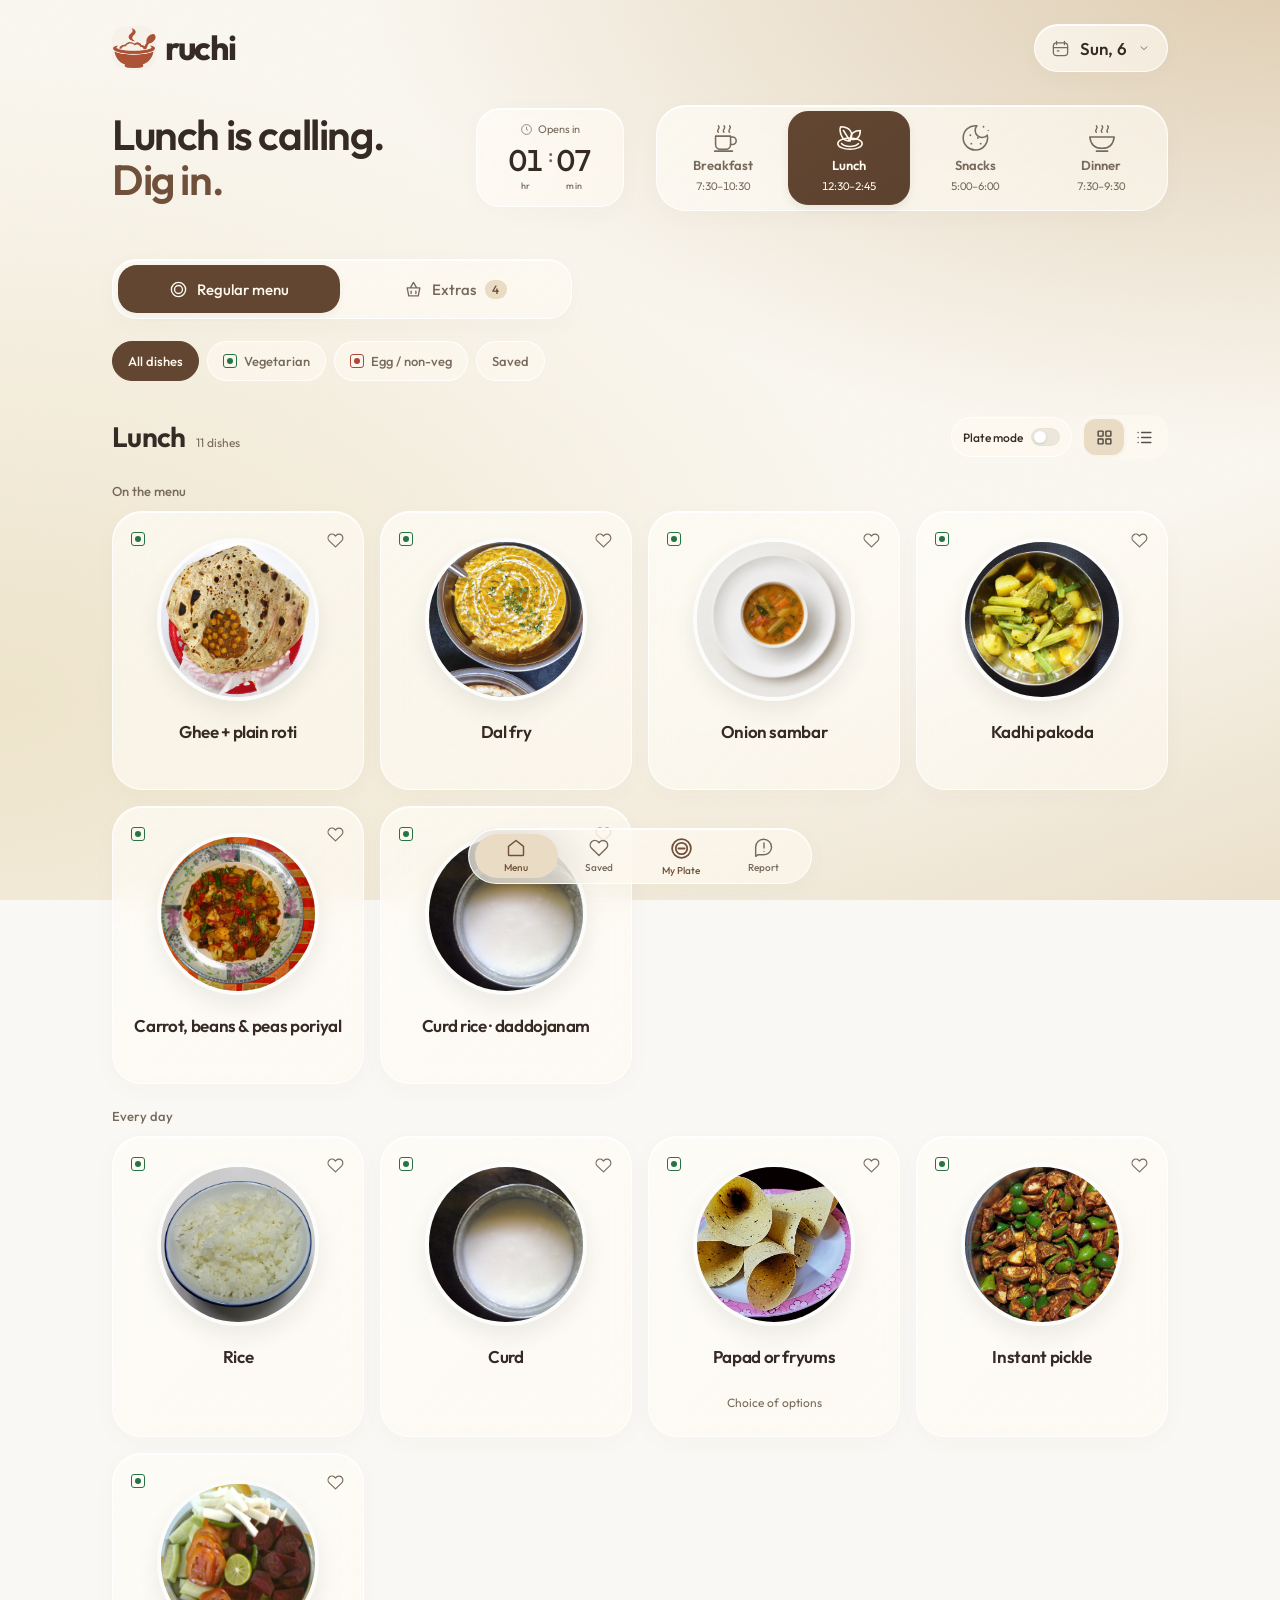
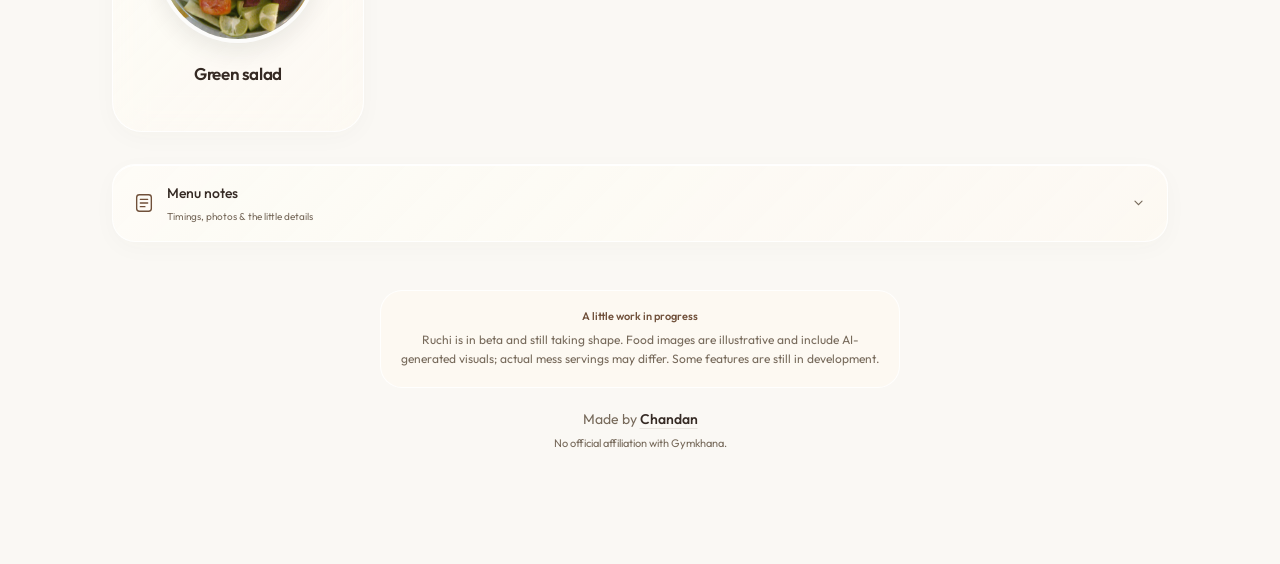
==== index.html @ 35f9a823 "Add standalone Ruchi menu site" ====
<!doctype html>
<html lang="en" data-design="3" data-palette="espresso">
<head>
<meta charset="utf-8"><meta name="viewport" content="width=device-width,initial-scale=1,viewport-fit=cover">
<meta name="theme-color" content="#faf7f0"><meta name="description" content="Explore IIT Hyderabad’s mess menu for the next seven days, check extras and prices, meal timings, save dishes and report an issue with Ruchi.">
<title>Today’s mess menu · Ruchi</title>
<link rel="icon" type="image/png" href="assets/images/ruchi-mark.png?v=1">
<link rel="apple-touch-icon" href="assets/images/ruchi-mark.png?v=1">
<link rel="preload" href="assets/fonts/outfit-variable.ttf" as="font" type="font/ttf" crossorigin>
<link rel="stylesheet" href="assets/css/today.css?v=2">
<link rel="stylesheet" href="assets/css/flagship.css?v=1">
<script src="assets/js/final-menu.js?v=1" defer></script>
<script src="assets/js/menu-rotation.js?v=1" defer></script>
<script src="assets/js/menu-photos.js?v=1" defer></script>
<script src="assets/js/meal-context.js?v=1" defer></script>
<script src="assets/js/plate.js?v=1" defer></script>
<script src="assets/js/menu-catalog.js?v=1" defer></script>
<script src="assets/js/menu.js?v=1" defer></script>
<script src="assets/js/email-draft.js?v=1" defer></script>
<script src="assets/js/beta-features.js?v=2" defer></script>
<link rel="stylesheet" href="assets/css/beta-features.css?v=1">

<link rel="stylesheet" href="assets/css/dining-palette.css?v=1">
<script src="assets/js/dining-palette.js?v=1" defer></script>
<link rel="stylesheet" href="assets/css/plate.css?v=1">
<link rel="stylesheet" href="assets/css/extras.css?v=1">
</head>
<body class="final-menu" data-photo-menu data-measure-enabled="true" data-default-view="cards" data-view-key="ruchi.flagship.view">
<a class="skip" href="#menu">Skip to menu</a>
<div class="apricot-app"><header class="apricot-top"><a class="brand" href="today.html" aria-label="Ruchi home"><span class="brand-mark"><img src="assets/images/ruchi-mark.png" width="66" height="66" alt=""></span><span class="brand-name">ruchi</span></a><details class="final-date date-popover"><summary><svg class="date-calendar" viewBox="0 0 24 24" aria-hidden="true"><rect x="3" y="5" width="18" height="16" rx="4"/><path d="M7 3v4m10-4v4M3 11h18M8 15h2"/></svg><span class="date-copy"><span id="weekday">Today</span><time id="date-label"></time></span><svg class="date-caret" viewBox="0 0 24 24" aria-hidden="true"><path d="m7 10 5 5 5-5"/></svg></summary><div class="date-popover-content"><div class="calendar-heading"><span id="week-range"></span><button id="go-today" class="today-button">Today</button></div><div id="day-strip" class="day-strip"></div></div></details></header><main class="journal-main" id="app-top"><section class="welcome-glass"><div class="welcome-copy"><h1><span id="meal-greeting-lead">Still waking up?</span><br><span class="headline-accent"><span id="meal-greeting-accent">Break the <em>fast.</em></span></span></h1><p class="breakfast-meaning" id="breakfast-meaning">Breakfast. The end of your overnight fast.</p></div><div class="service-countdown" id="service-countdown" role="timer" aria-live="off" title="Mess service times · India Standard Time"><span class="countdown-heading"><svg viewBox="0 0 24 24" aria-hidden="true"><circle cx="12" cy="12" r="9"/><path d="M12 7v5l3 2"/></svg><span class="countdown-label" id="countdown-label"></span></span><span id="countdown-value">—</span></div></section><section class="dining-notice" id="dining-notice" aria-label="Mess notice" hidden><div><span id="notice-kicker">Mess notice</span><h2 id="notice-title"></h2><p id="notice-body"></p></div></section><nav class="meal-nav journal-meals" aria-label="Choose a meal"><span class="meal-indicator" aria-hidden="true"></span><button class="meal active" data-meal="Breakfast" aria-label="Breakfast" aria-describedby="breakfast-time" aria-pressed="true"><span class="meal-symbol"><svg class="meal-art" viewBox="0 0 32 32" aria-hidden="true"><g class="steam"><path d="M10 10c-3-3 3-4 0-7"/><path d="M16 10c-3-3 3-4 0-7"/><path d="M22 10c-3-3 3-4 0-7"/></g><g class="vessel"><path d="M7 14h16v9a5 5 0 0 1-5 5h-6a5 5 0 0 1-5-5Z"/><path d="M23 15h2a4 4 0 0 1 0 8h-2"/><path d="M6 30h19"/></g></svg></span><span class="meal-name">Breakfast</span><span class="meal-time" id="breakfast-time">7:30–10:00</span><span class="meal-arrow" aria-hidden="true">↗</span></button><button class="meal " data-meal="Lunch" aria-label="Lunch" aria-describedby="lunch-time" aria-pressed="false"><span class="meal-symbol"><svg class="meal-art" viewBox="0 0 32 32" aria-hidden="true"><g class="lunch-plate"><ellipse cx="16" cy="22" rx="13" ry="6"/><path d="M7 22c4 4 14 4 18 0"/><g class="lunch-leaf"><path d="M16 19C5 20 5 6 6 4c9 0 15 6 10 15Z"/><path d="m9 8 7 11"/><path d="M17 17c-1-6 4-9 10-9 0 7-4 11-10 9Z"/></g></g></svg></span><span class="meal-name">Lunch</span><span class="meal-time" id="lunch-time">12:30–2:45</span><span class="meal-arrow" aria-hidden="true">↗</span></button><button class="meal " data-meal="Snacks" aria-label="Snacks" aria-describedby="snacks-time" aria-pressed="false"><span class="meal-symbol"><svg class="meal-art" viewBox="0 0 32 32" aria-hidden="true"><g class="snack-cookie"><path d="M17 3a7 7 0 0 0 11 10A13 13 0 1 1 17 3Z"/><circle cx="10" cy="13" r="1"/><circle cx="11" cy="22" r="1"/><circle cx="21" cy="22" r="1"/><circle cx="18" cy="16" r="1"/></g><g class="snack-crumbs"><circle cx="24" cy="4" r="1"/><circle cx="29" cy="8" r=".7"/></g></svg></span><span class="meal-name">Snacks</span><span class="meal-time" id="snacks-time">5:00–6:00</span><span class="meal-arrow" aria-hidden="true">↗</span></button><button class="meal " data-meal="Dinner" aria-label="Dinner" aria-describedby="dinner-time" aria-pressed="false"><span class="meal-symbol"><svg class="meal-art" viewBox="0 0 32 32" aria-hidden="true"><g class="steam"><path d="M10 10c-3-3 3-4 0-7"/><path d="M16 10c-3-3 3-4 0-7"/><path d="M22 10c-3-3 3-4 0-7"/></g><g class="vessel"><path d="M3 15h26c-1 8-6 12-13 12S4 23 3 15Z"/><path d="M10 30h12"/></g></svg></span><span class="meal-name">Dinner</span><span class="meal-time" id="dinner-time">7:30–9:30</span><span class="meal-arrow" aria-hidden="true">↗</span></button></nav><div class="menu-kind" id="menu-kind" role="group" aria-label="Choose regular menu or paid extras"><button data-menu-kind="regular" aria-pressed="true"><svg viewBox="0 0 24 24" aria-hidden="true"><circle cx="12" cy="12" r="9"/><circle cx="12" cy="12" r="5"/></svg>Regular menu</button><button data-menu-kind="extras" aria-pressed="false"><svg viewBox="0 0 24 24" aria-hidden="true"><path d="M4 10h16l-2 10H6L4 10ZM8 10l4-7 4 7M9 14v3m6-3v3"/></svg>Extras <span class="extras-count" id="extras-count">—</span></button></div><div class="browse-tools"><div class="diet-filters" role="group" aria-label="Filter dishes"><button data-filter="all" aria-pressed="true">All dishes</button><button data-filter="veg" aria-pressed="false"><i class="veg-dot" aria-hidden="true"></i>Vegetarian</button><button data-filter="egg" aria-pressed="false"><i class="veg-dot nonvegetarian" aria-hidden="true"></i>Egg / non-veg</button><button data-filter="saved" aria-pressed="false">Saved</button></div></div><div class="journal-layout"><div class="journal-menu"><header class="journal-menu-header"><div><h2 id="menu-title">Breakfast</h2><span id="menu-count"></span></div><div class="menu-actions"><label class="measure-switch"><span>Plate mode</span><input id="measure" type="checkbox" role="switch"><span class="switch-track" aria-hidden="true"></span></label><div class="view-toggle" role="group" aria-label="Menu layout"><button data-view="cards" aria-label="Card view" aria-pressed="true"><img src="assets/icons/layout-grid.svg" alt=""></button><button data-view="list" aria-label="List view" aria-pressed="false"><img src="assets/icons/list.svg" alt=""></button></div></div></header><div id="measure-stats" class="measure-stats" hidden></div><p id="measure-hint" class="measure-hint" hidden>Record what you ate. Nutrition hasn’t been supplied yet.</p><section id="menu" aria-labelledby="menu-title"><div id="load-state" class="load-state" role="status">Loading the menu…</div><div id="menu-sections"></div><p id="search-empty" class="search-empty" hidden>No dishes found. Try another filter.</p></section><details class="source-details" id="menu-info"><summary><span class="notes-label"><svg viewBox="0 0 24 24" aria-hidden="true"><rect x="4" y="3" width="16" height="18" rx="3"/><path d="M8 8h8M8 12h8M8 16h5"/></svg><span><strong>Menu notes</strong><small>Timings, photos &amp; the little details</small></span></span><svg class="notes-caret" viewBox="0 0 24 24" aria-hidden="true"><path d="m7 10 5 5 5-5"/></svg></summary><div class="menu-notes-body"><section><h3>About this menu</h3><p>Based on mess notice boards. Both messes share the regular menu. Extras are paid separately at the counter. Prices follow the posted menu; check your counter for availability.</p></section><section><h3>Service hours</h3><p>All timings are in India Standard Time. Breakfast: 7:30–10:00 am on weekdays, 7:30–10:30 am on Saturdays and Sundays. Lunch: 12:30–2:45 pm. Snacks: 5:00–6:00 pm. Dinner: 7:30–9:30 pm.</p></section><section><h3>Photos &amp; portions</h3><p>Photos are illustrative, using web-sourced and generated dishes, not actual mess servings. <a href="menu-photo-credits.html">Photo credits ↗</a></p><p>Regular-menu quantities are references, not serving limits. Extras prices apply to the portions shown on the board. Calories and protein have not been supplied.</p></section><section><h3>Source clarifications</h3><p class="rotation-hint" id="schedule-note" hidden>Some dishes are awaiting schedule confirmation.</p><ul id="source-issues"></ul></section></div></details></div></div><footer class="ruchi-footer"><div class="footer-beta" role="note" aria-label="Beta notice"><span class="footer-beta-label">A little work in progress</span><p>Ruchi is in beta and still taking shape. Food images are illustrative and include AI-generated visuals; actual mess servings may differ. Some features are still in development.</p></div><p class="footer-credit">Made by <a href="https://chandanmettu.com" target="_blank" rel="noopener noreferrer">Chandan</a></p><p class="footer-affiliation">No official affiliation with Gymkhana.</p></footer></main></div><nav class="app-dock" aria-label="App navigation">
<button data-dock="menu" aria-current="page"><svg viewBox="0 0 24 24" aria-hidden="true"><path d="m3 10 9-7 9 7v10a1 1 0 0 1-1 1H4a1 1 0 0 1-1-1Z"/></svg><span>Menu</span></button>
<button data-dock="saved"><svg viewBox="0 0 24 24" aria-hidden="true"><path d="M20.8 4.6a5.5 5.5 0 0 0-7.8 0L12 5.7l-1.1-1.1a5.5 5.5 0 0 0-7.8 7.8L12 21l8.8-8.6a5.5 5.5 0 0 0 0-7.8Z"/></svg><span>Saved</span></button>
<button id="plate-dock" class="plate-dock" data-open-log aria-label="My Plate, 0 dishes today" aria-haspopup="dialog"><span class="plate-dock-icon"><svg viewBox="0 0 24 24" aria-hidden="true"><circle cx="12" cy="12" r="9"/><circle cx="12" cy="12" r="5.5"/><path d="M9 12h6"/></svg><b id="plate-count" hidden>0</b></span><span>My Plate</span></button>
<button data-sheet="report-dialog" aria-haspopup="dialog"><svg viewBox="0 0 24 24" aria-hidden="true"><path d="M21 11a9 9 0 0 1-9 9H5l-3 2V11a9 9 0 0 1 19 0Z"/><path d="M12 6v6m0 4h.01"/></svg><span>Report</span></button>
</nav><button id="intake-bar" class="intake-bar" data-open-log hidden><span><b id="total-foods">No food logged</b><small id="nutrition-status">Nutrition not supplied</small></span><span>My intake ↗</span></button><dialog id="food-dialog" class="food-dialog" aria-labelledby="food-title"><button class="close-button" data-close aria-label="Close dish details">×</button><div class="detail-placeholder" id="detail-placeholder"></div><div class="dialog-body"><p class="kicker" id="food-category"></p><div class="detail-title"><h2 id="food-title"></h2></div><p class="extra-detail-price" id="extra-detail-price" hidden></p><p class="description" id="food-description"></p><p class="serving-note" id="serving-note"></p><div id="food-options" class="food-options"></div><p class="source-warning" id="food-warning" hidden></p><section id="portion-section" hidden><div class="portion-heading"><h3>How much did you eat?</h3><span>Portions</span></div><div class="portion-control"><button id="portion-minus" aria-label="Decrease portion">−</button><input id="portion-value" type="number" min="0.5" step="0.5" value="1" inputmode="decimal" aria-label="Number of portions"><button id="portion-plus" aria-label="Increase portion">+</button></div><p class="input-error" id="portion-error" hidden role="alert">Enter a positive quantity in half-portion steps.</p><div class="portion-shortcuts"><button data-portion="0.5">½ portion</button><button data-portion="1">1 portion</button><button data-portion="2">2 portions</button></div><details class="plate-nutrition-editor"><summary>Nutrition per portion <span>optional</span></summary><p>Use values from a label or a reliable source. Leave unknown values blank.</p><div class="plate-nutrition-fields"><label>Calories · kcal<input id="plate-kcal" type="number" min="0" step="any" inputmode="decimal"></label><label>Protein · g<input id="plate-protein" type="number" min="0" step="any" inputmode="decimal"></label><label>Carbs · g<input id="plate-carbs" type="number" min="0" step="any" inputmode="decimal"></label><label>Fat · g<input id="plate-fat" type="number" min="0" step="any" inputmode="decimal"></label></div><p id="plate-nutrition-error" role="alert" hidden>Use zero or a positive number, or leave it blank.</p></details><button class="primary-button" id="save-portion">Add to My Plate</button><button class="plain-button remove-button" id="remove-food" hidden>Remove from this day</button></section><p class="estimate-note">Mess nutrition has not been supplied. Missing values stay uncounted.</p></div></dialog>
<dialog id="log-dialog" class="log-dialog" aria-labelledby="log-title"><button class="close-button" data-close aria-label="Close My Plate">×</button><div class="dialog-body"><p class="kicker" id="log-date"></p><h2 id="log-title">My Plate<span class="plate-beta">Beta</span></h2><div id="log-summary" class="log-summary"></div><div id="log-items"></div><p class="estimate-note">Your portions, saved only in this browser. No login needed.</p><button class="primary-button" data-close>Back to the menu</button><button id="reset-day" class="plain-button remove-button" hidden>Clear today’s plate</button></div></dialog>
<dialog id="report-dialog" class="feature-sheet" aria-labelledby="report-title">
  <button class="close-button" data-sheet-close aria-label="Close report">×</button>
  <div class="sheet-content">
    <span class="sheet-eyebrow">A better mess, together</span>
    <h2 id="report-title">Something not right?</h2>
    <p class="sheet-intro">Tell us what happened. A specific detail makes a difference.</p>
    <p class="report-connection" id="report-connection">Reports go to <strong>mess_secya@gymkhana.iith.ac.in</strong>. Review your report here, then send it from your email app.</p>
    <form id="report-form">
      <div class="report-fields">
        <label>Date<input id="report-date" name="date" type="date" required></label>
        <label>Meal<select id="report-meal" name="meal"><option>Breakfast</option><option>Lunch</option><option>Snacks</option><option>Dinner</option></select></label>
      </div>
      <label>Where was it?<select id="report-hall" name="hall" required><option value="">Choose your mess</option><option>Mess A</option><option>Mess B</option></select></label>
      <label>What’s the issue?<select id="report-category" name="category" required><option value="">Choose an issue</option><option>Food quality</option><option>Cleanliness / hygiene</option><option>Item unavailable</option><option>Wrong menu information</option><option>App problem</option><option>Something else</option></select></label>
      <label>What happened?<textarea id="report-message" name="message" rows="3" required minlength="10" maxlength="2000" placeholder="Describe the issue and roughly when you noticed it."></textarea></label>
      <div class="report-photo-field">
        <label for="report-photo">Attach a photo <span class="field-optional">optional</span></label>
        <label class="photo-picker" id="photo-picker" for="report-photo"><svg viewBox="0 0 24 24" aria-hidden="true"><path d="M8 5 10 3h4l2 2h3a2 2 0 0 1 2 2v12H3V7a2 2 0 0 1 2-2Z"/><circle cx="12" cy="12" r="4"/></svg><span><strong>Add a photo</strong><small>JPG, PNG or WebP · up to 8 MB</small></span><span aria-hidden="true">+</span></label>
        <input id="report-photo" type="file" accept="image/jpeg,image/png,image/webp" aria-describedby="photo-error" class="photo-file-input">
        <div id="report-photo-preview" class="photo-preview" hidden><img id="report-photo-image" alt="Selected report photo"><div><strong id="report-photo-name"></strong><small id="report-photo-size"></small><button type="button" id="remove-report-photo">Remove photo</button></div></div>
        <p id="photo-error" class="photo-error" role="alert" hidden></p>
      </div>
      <div class="report-actions"><button type="button" id="save-report-draft" class="secondary-action">Save draft</button><button type="submit" class="primary-button">Review report <span aria-hidden="true">→</span></button></div>
      <p class="report-status" id="report-status" role="status"></p>
      <section class="report-review" id="report-review" hidden aria-label="Review your report"><h3>Ready when you are.</h3><p class="report-to">To: mess_secya@gymkhana.iith.ac.in</p><pre id="report-review-text"></pre><button type="button" id="download-report-email" class="primary-button" hidden>Download email with photo ↓</button><p id="report-attachment-note" class="attachment-note" hidden>Open the downloaded email file in your mail app and send or forward it to the address above. If you use the email link instead, attach the photo manually.</p><a id="report-email-link" class="primary-button">Open email app ↗</a><button type="button" class="secondary-action" id="copy-report">Copy report instead</button><p class="release-footnote">Complete sending in your email app. Replies will arrive in your inbox; in-app resolution tracking is coming later.</p></section><details id="report-copy-fallback" hidden><summary>Select report text</summary><textarea id="report-copy-text" readonly aria-label="Report text to copy"></textarea></details>
      <div class="draft-footer"><small>Drafts stay in this browser. Nothing is sent automatically.</small><button type="button" class="plain-button" id="clear-report-draft" hidden>Clear draft</button></div>
    </form>
  </div>
</dialog>
<div id="toast" class="toast" role="status"></div><noscript><p>Enable JavaScript to browse the weekly menu.</p></noscript></body></html>
---- assets/css/today.css ----
:root{--bg:#faf8f4;--paper:#fff;--ink:#26251f;--muted:#79786f;--accent:#d94a20;--accent-soft:#fbe8de;--line:#e4e0d8;--radius:20px;--ease:cubic-bezier(.22,1,.36,1);font-family:-apple-system,BlinkMacSystemFont,"Segoe UI",sans-serif;color:var(--ink);background:var(--bg);font-synthesis:none}*{box-sizing:border-box}body{margin:0}button,input,a{-webkit-tap-highlight-color:transparent}button,input{font:inherit}button{cursor:pointer;color:inherit;border:0;touch-action:manipulation}button:disabled{opacity:.35;cursor:not-allowed}button:focus-visible,a:focus-visible,input:focus-visible{outline:3px solid var(--accent);outline-offset:4px}a{text-decoration:none;color:inherit}h1,h2,h3,p{margin:0}[hidden]{display:none!important}.skip:not(:focus){position:absolute;width:1px;height:1px;clip-path:inset(50%);overflow:hidden}.skip:focus{position:fixed;z-index:100;background:white;padding:15px}.study-nav{display:flex;align-items:center;justify-content:space-between;gap:20px;padding:12px 28px;background:#242624;color:#e8e8df;font-size:12px}.study-nav>div{display:flex;gap:8px}.study-nav a{padding:7px 11px;border-radius:5px}.study-nav a[aria-current]{background:#474a43;color:white}.embedded .study-nav{display:none}.app-shell{max-width:1180px;margin:auto;padding:0 44px}.app-header{display:flex;align-items:center;gap:28px;padding:28px 0;border-bottom:1px solid var(--line)}.brand{font-size:38px;font-weight:850;letter-spacing:-2px;line-height:1}.brand span{color:var(--accent)}.campus{font-size:10px;font-weight:700;letter-spacing:2px;color:var(--muted);border-left:1px solid var(--line);padding-left:25px}.date-block{margin-left:auto;text-align:right;font-size:13px;line-height:1.5;display:flex;flex-direction:column}.date-block>span{font-weight:650}.date-block time{color:var(--muted);font-size:12px}.intro{display:flex;align-items:center;justify-content:space-between;padding:38px 0 31px}.kicker{font-size:10px;letter-spacing:1.8px;font-weight:750;color:var(--accent)}h1{font-size:54px;font-weight:730;letter-spacing:-2.6px;line-height:1.08;margin:12px 0}h1 span{color:var(--accent)}.intro-caption{font-size:14px;color:var(--muted)}.edition{display:none}.menu-tools{display:flex;align-items:center;justify-content:space-between;gap:20px;padding-bottom:30px;border-bottom:1px solid var(--line)}.meal-nav{display:flex;gap:8px}.meal{background:transparent;padding:13px 23px;border-radius:100px;font-size:14px;font-weight:600;transition:background 220ms,color 220ms,transform 160ms}.meal:hover{background:var(--accent-soft)}.meal:active{transform:scale(.96)}.meal.active{color:white;background:var(--accent)}.measure-switch{display:flex;align-items:center;gap:12px;font-size:13px;font-weight:600;cursor:pointer;position:relative;min-height:44px}.measure-switch input{position:absolute;right:0;width:44px;height:26px;opacity:0;cursor:pointer}.switch-track{width:43px;height:26px;border-radius:20px;background:#d9d8d1;position:relative;transition:background 220ms}.switch-track:after{content:"";position:absolute;left:3px;top:3px;width:20px;height:20px;border-radius:50%;background:white;box-shadow:0 1px 3px #0002;transition:transform 280ms var(--ease)}.measure-switch input:checked+.switch-track{background:var(--accent)}.measure-switch input:checked+.switch-track:after{transform:translateX(17px)}.measure-switch input:focus-visible+.switch-track{outline:3px solid var(--accent);outline-offset:4px}.measure-hint{font-size:12px;color:var(--muted);padding:15px 0 0}.menu-heading{display:flex;align-items:baseline;gap:16px;padding:26px 0 22px}.menu-heading h2{font-size:23px;letter-spacing:-.6px}.menu-heading p{font-size:12px;color:var(--muted)}.food-grid{display:grid;grid-template-columns:repeat(3,minmax(0,1fr));gap:28px 26px}.food-card{min-width:0;position:relative}.food-open{border:0;padding:0;width:100%;display:block;text-align:left;background:none}.food-photo{overflow:hidden;border-radius:var(--radius);aspect-ratio:1.28;background:#eeeae4}.food-photo img{width:100%;height:100%;object-fit:cover;display:block;transition:transform 650ms var(--ease)}.food-open:hover .food-photo img{transform:scale(1.035)}.food-info{padding:15px 1px 0;display:block}.food-title{display:flex;align-items:center;gap:9px;justify-content:space-between;font-weight:650;font-size:19px;letter-spacing:-.3px}.veg-dot{display:inline-block;width:7px;height:7px;border-radius:50%;background:#368553;flex-shrink:0}.food-serving{display:block;color:var(--muted);font-size:12px;margin-top:7px;line-height:1.5}.food-number{display:none}.card-measure{display:flex;align-items:center;justify-content:space-between;margin-top:13px;gap:8px}.card-measure p{font-size:12px;color:var(--muted)}.card-measure p b{color:var(--ink);font-weight:600}.add-button{min-width:44px;min-height:44px;background:var(--accent-soft);color:var(--accent);font-size:22px;border-radius:50%;padding:8px 12px;transition:transform 150ms}.add-button:active{transform:scale(.9)}.add-button.added{font-size:13px;font-weight:700}.sample-note{display:flex;align-items:center;justify-content:center;gap:7px;font-size:11px;color:var(--muted);padding:32px 0}.sample-dot{width:4px;height:4px;border-radius:50%;background:currentColor}footer{display:flex;justify-content:space-between;gap:15px;padding:24px 0 32px;border-top:1px solid var(--line);font-size:11px;color:var(--muted)}body.measuring footer{padding-bottom:125px}.intake-bar{position:fixed;z-index:20;bottom:calc(18px + env(safe-area-inset-bottom));left:50%;transform:translateX(-50%);width:min(460px,calc(100% - 40px));background:var(--ink);color:var(--bg);border-radius:16px;display:flex;align-items:center;justify-content:space-between;padding:15px 20px;box-shadow:0 10px 30px #0002;animation:bar-in 280ms var(--ease)}.intake-bar>span:first-child{display:flex;flex-direction:column;gap:5px;text-align:left}.intake-bar b{font-size:16px}.intake-bar small{font-size:11px;opacity:.7}.intake-bar>span:last-child{font-size:13px;font-weight:600}.intake-bar>span:last-child span{margin-left:10px}.empty-menu{padding:75px 20px;text-align:center;background:var(--paper);border-radius:var(--radius)}.empty-menu h3{font-size:24px;letter-spacing:-.5px}.empty-menu p{font-size:14px;color:var(--muted);margin:14px 0 20px}.plain-button{background:none;color:var(--accent);font-size:13px;font-weight:600;padding:12px}.food-grid.enter .food-card{animation:rise 350ms var(--ease) both;animation-delay:calc(var(--index)*30ms)}
dialog{padding:0;border:0;color:var(--ink);background:var(--bg);width:min(440px,calc(100% - 32px));max-height:90dvh;overflow-y:auto;overscroll-behavior:contain;border-radius:24px;box-shadow:0 25px 100px #0003}dialog::backdrop{background:rgb(28 26 22 / .4);backdrop-filter:blur(4px)}dialog[open]{animation:sheet-in 300ms var(--ease)}dialog.closing{animation:sheet-out 160ms ease-in both}body:has(dialog[open]){overflow:hidden}.close-button{position:absolute;z-index:2;top:14px;right:14px;width:38px;height:38px;display:grid;place-items:center;border-radius:50%;background:white;color:#25251f;font-size:24px}.dialog-photo{height:235px;overflow:hidden;background:#eeeae4}.dialog-photo img{width:100%;height:100%;object-fit:cover}.dialog-body{padding:25px}.detail-title{display:flex;align-items:center;justify-content:space-between;gap:12px}.dialog-body h2{font-size:27px;letter-spacing:-.8px}.description{font-size:14px;line-height:1.6;color:var(--muted);margin-top:12px}.serving-note{font-size:12px;line-height:1.6;margin:17px 0;color:var(--muted)}.nutrition-row{display:flex;justify-content:center;gap:26px;padding:20px 0;font-size:12px;color:var(--muted)}.nutrition-row b{color:var(--ink);font-size:22px;font-weight:650}.estimate-note{font-size:11px;line-height:1.6;color:var(--muted);text-align:center;margin-top:17px}.portion-heading{display:flex;align-items:baseline;justify-content:space-between;gap:12px;border-top:1px solid var(--line);padding-top:20px}.portion-heading h3{font-size:15px}.portion-heading span{font-size:11px;color:var(--muted)}.portion-control{display:flex;align-items:center;justify-content:center;gap:20px;margin:20px 0}.portion-control button{border-radius:50%;width:44px;height:44px;background:var(--accent-soft);color:var(--accent);font-size:24px}.portion-control input{appearance:textfield;-moz-appearance:textfield;width:110px;background:none;border:0;text-align:center;font-size:34px;font-weight:650;color:var(--ink)}.portion-control input::-webkit-inner-spin-button{appearance:none}.portion-shortcuts{display:flex;justify-content:center;gap:8px}.portion-shortcuts button{border:1px solid var(--line);background:none;border-radius:7px;padding:10px 13px;font-size:12px}.portion-shortcuts button.selected{background:var(--accent-soft);border-color:var(--accent);color:var(--accent)}.input-error{font-size:12px;color:#b32b24;text-align:center;margin:10px 0}.primary-button{display:block;width:100%;padding:16px;border-radius:12px;background:var(--accent);color:white;font-weight:650;font-size:14px}.remove-button{display:block;margin:8px auto 0}.log-dialog .dialog-body{padding-top:45px}.log-dialog h2{margin-top:12px}.log-summary{background:var(--accent-soft);border-radius:12px;padding:20px;margin:23px 0;display:flex;align-items:baseline;gap:8px}.log-summary b{font-size:32px;letter-spacing:-1px}.log-summary span{font-size:12px;color:var(--muted)}.log-summary span:last-child{margin-left:auto}.log-row{display:flex;align-items:center;justify-content:space-between;gap:15px;padding:18px 0;border-bottom:1px solid var(--line)}.log-row h3{font-size:15px}.log-row p{font-size:12px;color:var(--muted);margin-top:6px}.log-row button{background:none;border:1px solid var(--line);border-radius:7px;padding:10px 13px;font-size:12px}.log-empty{text-align:center;color:var(--muted);font-size:14px;padding:30px 0;line-height:1.6}.log-dialog .primary-button{margin-top:20px}.toast{position:fixed;z-index:100;left:50%;bottom:105px;transform:translate(-50%,10px);opacity:0;pointer-events:none;background:var(--ink);color:var(--bg);padding:13px 20px;border-radius:10px;max-width:calc(100% - 32px);font-size:13px;text-align:center;transition:opacity 180ms,transform 250ms var(--ease)}.toast.visible{opacity:1;transform:translate(-50%,0)}
/* Porcelain: a compact app-like library, grouped rows and a unified picker. */
:root[data-skin=porcelain]{--bg:#f5f6f8;--paper:#fff;--ink:#18232e;--muted:#75818d;--accent:#27664e;--accent-soft:#e8f0ec;--line:#e0e5e8;--radius:16px}.porcelain-unused{display:none}[data-skin=porcelain] .app-shell{max-width:1020px}[data-skin=porcelain] .app-header{border:0}[data-skin=porcelain] .brand{font-size:32px;letter-spacing:-1.5px}[data-skin=porcelain] .intro{padding:20px 0 26px}[data-skin=porcelain] .kicker{display:none}[data-skin=porcelain] h1{font-size:42px;letter-spacing:-1.8px}[data-skin=porcelain] .meal-nav{background:#e6e9ec;padding:4px;border-radius:12px;gap:3px}[data-skin=porcelain] .meal{border-radius:9px;padding:11px 22px;color:var(--muted)}[data-skin=porcelain] .meal.active{background:white;color:var(--ink);box-shadow:0 1px 4px #16202a18}[data-skin=porcelain] .menu-tools{border:0;padding-bottom:8px}[data-skin=porcelain] .food-grid{grid-template-columns:repeat(2,minmax(0,1fr));gap:12px}[data-skin=porcelain] .food-card{background:white;border-radius:18px;padding:15px}[data-skin=porcelain] .food-open{display:flex;align-items:center;gap:18px}[data-skin=porcelain] .food-photo{width:118px;aspect-ratio:1;flex-shrink:0;border-radius:12px}[data-skin=porcelain] .food-info{padding:0;flex:1}[data-skin=porcelain] .food-title{font-size:17px;letter-spacing:-.3px}[data-skin=porcelain] .food-serving{font-size:12px}[data-skin=porcelain] .card-measure{border-top:1px solid var(--line);padding-top:10px;margin-top:12px}[data-skin=porcelain] .menu-heading{padding-top:22px}[data-skin=porcelain] .date-block{background:white;border-radius:10px;padding:9px 14px}[data-skin=porcelain] .intake-bar{background:#243d34}
/* Canteen: an editorial menu with ink rules, serif type and numbered dishes. */
:root[data-skin=canteen]{--bg:#f4edda;--paper:#fbf6e8;--ink:#253b2c;--muted:#767b66;--accent:#843b2b;--accent-soft:#e9ddc5;--line:#bdc2a8;--radius:2px}[data-skin=canteen] .app-shell{max-width:1140px}[data-skin=canteen] .brand{font-family:Georgia,serif;font-style:italic;font-weight:700;font-size:42px}[data-skin=canteen] .app-header{border-bottom:2px solid var(--ink)}[data-skin=canteen] .intro{padding:32px 0}[data-skin=canteen] h1{font-family:Georgia,serif;font-weight:400;font-size:65px;letter-spacing:-2px}[data-skin=canteen] .intro-caption{font-family:Georgia,serif;font-style:italic;font-size:17px}[data-skin=canteen] .edition{display:flex;flex-direction:column;text-align:center;border:1px solid var(--ink);padding:15px 19px;transform:rotate(3deg)}[data-skin=canteen] .edition span{font-size:8px;letter-spacing:2px}[data-skin=canteen] .edition b{font-size:29px;font-family:Georgia,serif;font-style:italic;font-weight:400;margin:6px 0}[data-skin=canteen] .meal{border:1px solid var(--line);padding:11px 22px}[data-skin=canteen] .meal.active{background:var(--ink);border-color:var(--ink);color:var(--bg)}[data-skin=canteen] .menu-tools{border-bottom:1px solid var(--ink);padding-bottom:24px}[data-skin=canteen] .menu-heading h2{font-family:Georgia,serif;font-size:27px;font-weight:400}[data-skin=canteen] .menu-heading p{margin-left:auto;font-family:monospace;font-size:11px}[data-skin=canteen] .food-grid{gap:30px}[data-skin=canteen] .food-photo{aspect-ratio:1.15;border:1px solid #d5d1be}[data-skin=canteen] .food-number{display:block;font-family:monospace;font-size:11px;color:var(--muted);margin-bottom:8px}[data-skin=canteen] .food-title{font-family:Georgia,serif;font-size:24px;font-weight:400}[data-skin=canteen] .food-info{padding-top:14px;border-bottom:1px solid var(--line);padding-bottom:15px}[data-skin=canteen] .food-serving{font-size:11px;letter-spacing:.2px}[data-skin=canteen] .switch-track{background:#cecdbb}[data-skin=canteen] .date-block time{font-family:monospace}[data-skin=canteen] .intake-bar{border-radius:3px}[data-skin=canteen] footer{border-top:2px solid var(--ink)}
@keyframes rise{from{opacity:0;transform:translateY(9px)}to{opacity:1;transform:translateY(0)}}@keyframes sheet-in{from{opacity:0;transform:translateY(25px) scale(.98)}to{opacity:1;transform:none}}@keyframes sheet-out{to{opacity:0;transform:translateY(18px)}}@keyframes bar-in{from{opacity:0;bottom:0}to{opacity:1}}@media(max-width:900px){.app-shell{padding:0 28px}.food-grid{gap:24px 18px}[data-skin=porcelain] .food-photo{width:96px}[data-skin=porcelain] .food-open{gap:12px}[data-skin=porcelain] .food-card{padding:12px}.food-title{font-size:17px}.meal{padding:12px 18px}[data-skin=canteen] .food-title{font-size:21px}}
@media(max-width:650px){.study-nav{padding:8px 12px;gap:8px;font-size:10px}.study-nav>a{font-size:0;padding:5px}.study-nav>a:after{content:'← Compare';font-size:10px}.study-nav>div{gap:0}.study-nav>div a{padding:7px 9px}.app-shell{padding:0 22px}.app-header{padding:25px 0;gap:16px}.brand{font-size:34px}.campus{font-size:8px;letter-spacing:1.5px;padding-left:15px;max-width:90px;line-height:1.65}.date-block{font-size:12px}.date-block time{font-size:11px}.intro{padding:29px 0 23px}h1{font-size:40px;letter-spacing:-1.9px;margin:10px 0}.kicker{font-size:9px}.intro-caption{font-size:12px}.menu-tools{flex-wrap:wrap;gap:15px;padding-bottom:17px}.meal-nav{display:grid;grid-template-columns:repeat(4,1fr);width:100%;gap:4px}.meal{font-size:12px;padding:12px 11px}.measure-switch{margin-left:auto;gap:10px;font-size:12px;min-height:34px}.switch-track{width:39px;height:24px}.switch-track:after{height:18px;width:18px}.measure-switch input:checked+.switch-track:after{transform:translateX(15px)}.measure-hint{font-size:11px;line-height:1.5}.menu-heading{padding:21px 0 18px;justify-content:space-between}.menu-heading h2{font-size:22px}.menu-heading p{font-size:11px}.food-grid{grid-template-columns:repeat(2,minmax(0,1fr));gap:26px 16px}.food-photo{aspect-ratio:1.04;border-radius:14px}.food-info{padding-top:12px}.food-title{font-size:16px;letter-spacing:-.3px;gap:6px}.food-serving{font-size:11px;margin-top:6px}.card-measure{margin-top:10px}.card-measure p{font-size:10px;line-height:1.6}.veg-dot{width:6px;height:6px}.sample-note{font-size:10px;padding:27px 0;line-height:1.5}footer{font-size:10px;line-height:1.5}.intake-bar{width:calc(100% - 36px)}dialog{margin:auto 0 0;width:100%;max-width:100%;max-height:93dvh;border-radius:24px 24px 0 0;padding-bottom:env(safe-area-inset-bottom)}.dialog-photo{height:230px}.dialog-body{padding:24px}.toast{width:max-content}[data-skin=porcelain] .app-shell{padding:0 20px}[data-skin=porcelain] .app-header{gap:12px}[data-skin=porcelain] .date-block{padding:7px 11px}[data-skin=porcelain] .campus{font-size:7px;max-width:75px;padding-left:12px}[data-skin=porcelain] .intro{padding:13px 0 24px}[data-skin=porcelain] h1{font-size:36px}[data-skin=porcelain] .meal-nav{padding:4px;gap:1px}[data-skin=porcelain] .meal{font-size:12px;padding:10px 9px}[data-skin=porcelain] .food-grid{grid-template-columns:1fr;gap:10px}[data-skin=porcelain] .food-card{padding:12px}[data-skin=porcelain] .food-photo{width:96px;border-radius:12px}[data-skin=porcelain] .food-open{gap:17px}[data-skin=porcelain] .food-title{font-size:17px}[data-skin=porcelain] .food-serving{font-size:12px;margin-top:8px}[data-skin=porcelain] .card-measure{padding-left:113px}[data-skin=porcelain] .menu-heading{padding-top:17px}[data-skin=canteen] .brand{font-size:38px}[data-skin=canteen] .intro{padding:27px 0}[data-skin=canteen] h1{font-size:44px;letter-spacing:-1.8px}[data-skin=canteen] .intro-caption{font-size:14px}[data-skin=canteen] .edition{display:none}[data-skin=canteen] .meal{padding:10px 9px;font-size:12px}[data-skin=canteen] .food-grid{gap:24px 16px}[data-skin=canteen] .food-title{font-size:21px}[data-skin=canteen] .food-photo{border-radius:0;aspect-ratio:1}[data-skin=canteen] .food-number{font-size:10px;margin-bottom:6px}[data-skin=canteen] .food-serving{font-size:10px;letter-spacing:0}}
@media(max-width:360px){.app-shell{padding:0 17px}.campus{display:none}h1{font-size:35px}.food-title{font-size:15px}.food-serving{font-size:10px}.study-nav>div a{padding:7px}.meal{padding:11px 7px}[data-skin=canteen] h1{font-size:39px}[data-skin=canteen] .food-title{font-size:18px}}
@media(prefers-reduced-motion:reduce){*,*:before,*:after{animation:none!important;transition:none!important;scroll-behavior:auto!important}}
.food-photo{display:block}
/* Portion sizes are reference information, not limits or browse-screen labels. */
.food-serving{display:none}body.measuring .food-serving{display:block}
---- assets/css/flagship.css ----
@font-face {
  font-family: 'Outfit'; src: url('../fonts/outfit-variable.ttf') format('truetype');
  font-style: normal; font-weight: 100 900; font-display: swap;
}
/* Ruchi — a single material, type, radius and motion system. */
.final-menu {
  --font-ui: 'Outfit', -apple-system, BlinkMacSystemFont, sans-serif;
  --ink: #30352b;
  --muted: #74766a;
  --accent: #a64c32;
  --accent-soft: #f5dfcd;
  --green: #316d53;
  --line: rgb(64 48 30 / .09);
  --canvas: #f6f2e9;
  --surface: rgb(255 255 255 / .48);
  --glass: rgb(255 255 255 / .56);
  --edge: rgb(255 255 255 / .82);
  --r-sm: 12px;
  --r-control: 20px;
  --r-card: 30px;
  --r-sheet: 34px;
  --r-pill: 999px;
  --s1: 4px;
  --s2: 8px;
  --s3: 12px;
  --s4: 16px;
  --s5: 20px;
  --s6: 24px;
  --s8: 32px;
  --shadow: inset 0 1px 0 #ffffffb3, 0 8px 28px #37466b07;
  --float-shadow: 0 12px 40px #35466d16, inset 0 1px 0 white;
  --ease: cubic-bezier(.22, 1, .36, 1);
  --quick: 180ms;
  --move: 360ms;
  color: var(--ink);
  font-family: var(--font-ui);
  font-size: 15px;
  background:
    radial-gradient(ellipse 85% 850px at 100% 0%, #edc8b980 0%, transparent 78%),
    radial-gradient(ellipse 90% 1100px at 0% 650px, #d8ddc866 0%, transparent 85%),
    linear-gradient(145deg, #faf6ef, #f4f0e8 65%, #ede7dd);
  min-height: 100dvh;
  -webkit-font-smoothing: antialiased;
}
.final-menu button, .final-menu input { font-family: var(--font-ui); }
.final-menu button { transition: background var(--quick), color var(--quick), transform var(--quick) var(--ease); }
.final-menu button:active { transform: scale(.97); }
.final-menu :is(button, a, input, summary):focus-visible { outline: 2px solid var(--accent); outline-offset: 4px; }
.apricot-app { max-width: 1120px; margin: auto; padding: 0 var(--s8); }
.apricot-top { height: 96px; display: flex; align-items: center; gap: var(--s5); position: relative; z-index: 30; }
.brand { display: inline-flex; align-items: center; flex-shrink: 0; gap: 9px; font-family: var(--font-ui); font-size: 34px; font-weight: 720; letter-spacing: -1.4px; }
.brand span { color: var(--accent); }
.brand-mark { position: relative; display: block; width: 44px; height: 44px; overflow: hidden; border-radius: 14px; background: #f6f2e9; }
.brand-mark img { position: absolute; left: 50%; top: 50%; width: 66px; height: 66px; max-width: none; transform: translate(-50%, -50%); }
.brand .brand-name { color: var(--ink); }
.journal-label { font-size: 11px; font-weight: 600; letter-spacing: .7px; color: var(--muted); }
.journal-label > span { display: block; margin-top: 4px; font-size: 12px; font-weight: 400; letter-spacing: 0; }

/* Controls share the translucent material used throughout the app. */
.final-date { margin-left: auto; position: relative; }
.final-date > summary { display: flex; align-items: center; gap: var(--s6); min-width: 164px; min-height: 52px; padding: 10px var(--s4); background: var(--glass); border: 1px solid var(--edge); border-radius: var(--r-control); list-style: none; cursor: pointer; box-shadow: 0 2px 6px #52371904; transition: background var(--quick); }
.final-date > summary:hover { background: var(--surface); }
.final-date summary::-webkit-details-marker { display: none; }
.date-copy { display: flex; flex-direction: column; gap: 3px; font-size: 13px; font-weight: 600; }
.date-copy time { font-size: 12px; font-weight: 400; color: var(--muted); }
.date-caret { width: 16px; height: 16px; fill: none; stroke: var(--muted); stroke-width: 1.7; stroke-linecap: round; stroke-linejoin: round; transition: transform var(--move) var(--ease); }
.final-date[open] .date-caret { transform: rotate(180deg); }
.date-popover-content { position: absolute; right: 0; top: calc(100% + 10px); width: 300px; max-width: calc(100vw - 32px); max-height: calc(100dvh - 110px); overflow-y: auto; padding: var(--s4); border: 1px solid var(--edge); border-radius: var(--r-card); background: #fffcf5eb; backdrop-filter: blur(24px); -webkit-backdrop-filter: blur(24px); box-shadow: var(--float-shadow); animation: sheet-in 220ms var(--ease); }
.calendar-heading { display: flex; justify-content: space-between; align-items: center; color: var(--muted); font-size: 11px; margin-bottom: var(--s3); }
.today-button { min-height: 40px; padding: 8px 13px; border-radius: var(--r-pill); background: var(--accent-soft); color: var(--accent); font-size: 12px; font-weight: 600; }
.day-strip { display: grid; gap: var(--s1); }
.day-button { display: grid; grid-template-columns: 1fr auto 16px; gap: var(--s3); align-items: center; text-align: left; min-height: 46px; padding: 12px; border-radius: var(--r-sm); background: transparent; font-size: 13px; }
.day-button strong { font-size: 12px; font-weight: 500; font-variant-numeric: tabular-nums; }
.day-button.active { background: var(--accent-soft); color: var(--accent); }
.day-button.active::after { content: '✓'; font-weight: 600; }
.day-button:hover:not(.active) { background: #f0ecdf; }

/* One headline; one meal selector; one useful notice. */
.journal-main { padding: 0; }
.welcome-glass { padding: 20px 0 26px; }
.welcome-kicker { font-size: 13px; font-weight: 500; color: var(--muted); }
.welcome-glass h1 { font: 650 54px/1.04 var(--font-ui); letter-spacing: -1.7px; margin: var(--s3) 0 0; }
.welcome-glass h1 span { color: var(--accent); }
.journal-meals { position: relative; isolation: isolate; display: grid; grid-template-columns: repeat(4, minmax(0, 1fr)); gap: 4px; padding: 5px; margin: 0 0 var(--s6); background: rgb(255 255 255 / .25); border: 1px solid #fff9; border-radius: var(--r-card); overflow: clip; overflow-clip-margin: 5px; }
.journal-meals .meal { position: relative; z-index: 1; display: flex; flex-direction: column; align-items: center; justify-content: center; gap: 6px; min-width: 0; padding: 12px 4px; border-radius: var(--r-control); background: transparent; color: var(--muted); }
.meal-symbol { display: grid; place-items: center; width: 40px; height: 40px; border-radius: 50%; }
.meal-symbol img { width: 40px; height: 40px; object-fit: cover; border-radius: 50%; box-shadow: 0 2px 6px #49371f10; }
.meal-name { font-size: 13px; font-weight: 600; }
.meal-time { font-size: 11px; font-weight: 400; color: var(--muted); font-variant-numeric: tabular-nums; white-space: nowrap; }
.meal-arrow { display: none; }
.journal-meals .meal.active { color: var(--ink); background: var(--surface); }
.journal-meals .meal.active .meal-time { color: var(--accent); }
.journal-meals.indicator-ready .meal.active { background: transparent; }
.meal-indicator { position: absolute; z-index: 0; top: 5px; bottom: 5px; left: 0; pointer-events: none; background: #ffffffa6; border: 1px solid white; border-radius: var(--r-control); box-shadow: 0 2px 7px #49371f0a; opacity: 0; transition: transform var(--move) var(--ease), width var(--move) var(--ease); }
.indicator-ready .meal-indicator { opacity: 1; }
.dining-notice { display: flex; justify-content: space-between; align-items: center; gap: var(--s4); min-width: 0; padding: 20px 24px; margin-bottom: var(--s6); background: linear-gradient(115deg, #ffffff73, #f9eedb73); border: 1px solid #fff9; border-radius: var(--r-card); color: var(--ink); }
.dining-notice > div { min-width: 0; }
.dining-notice span { font-size: 11px; font-weight: 500; color: var(--muted); }
.dining-notice h2 { font: 600 22px/1.2 var(--font-ui); letter-spacing: -.55px; margin: 5px 0; }
.dining-notice p { font-size: 12px; line-height: 1.45; color: var(--muted); }
.dining-notice img { width: 62px; height: 62px; object-fit: cover; border-radius: 50%; border: 3px solid #fffc; flex-shrink: 0; box-shadow: 0 4px 12px #324c3212; }
.browse-tools { display: grid; gap: var(--s3); margin-bottom: var(--s6); }
.dish-search { display: flex; align-items: center; gap: var(--s3); padding: 0 var(--s4); height: 48px; border-radius: var(--r-control); background: var(--glass); border: 1px solid var(--edge); }
.dish-search svg { width: 19px; height: 19px; flex-shrink: 0; fill: none; stroke: var(--muted); stroke-width: 1.7; }
.dish-search input { min-width: 0; width: 100%; background: none; border: 0; outline: 0; color: var(--ink); font-size: 14px; }
.dish-search input::placeholder { color: var(--muted); opacity: 1; }
.dish-search:focus-within { outline: 2px solid #ba745966; outline-offset: 2px; }
.dish-search input:focus-visible { outline: none; }
.dish-search > span { font-size: 12px; white-space: nowrap; color: var(--muted); }
.diet-filters { display: flex; align-items: center; gap: var(--s2); overflow-x: auto; scrollbar-width: none; padding: 2px 0; }
.diet-filters button { display: flex; align-items: center; gap: 7px; flex-shrink: 0; white-space: nowrap; min-height: 40px; padding: 10px 15px; background: #ffffff55; border: 1px solid #ffffffa6; border-radius: var(--r-pill); font-size: 13px; font-weight: 500; color: var(--muted); }
.diet-filters button[aria-pressed=true] { background: var(--ink); color: white; border-color: var(--ink); }
.filter-dot { width: 6px; height: 6px; border-radius: 50%; background: var(--green); }

/* A compact feature brings the food into view without repeating it in the grid. */
.food-card { position: relative; min-width: 0; display: flex; flex-direction: column; padding: var(--s3); background: var(--surface); border: 1px solid var(--edge); border-radius: var(--r-card); box-shadow: var(--shadow); transition: transform var(--move) var(--ease), box-shadow var(--move) var(--ease); }
.food-open { display: flex; flex-direction: column; width: 100%; flex: 1; min-width: 0; height: auto; padding: 0; background: none; text-align: left; }
.food-photo { display: flex; align-items: center; justify-content: center; width: 100%; height: auto; aspect-ratio: 1.18; overflow: hidden; border-radius: calc(var(--r-card) - var(--s3)); background: #eee9e2; }
.food-photo img { width: 32px; height: 32px; object-fit: cover; transition: transform 520ms var(--ease); }
.has-photo .food-photo img { width: 100%; height: 100%; }
.food-info { display: block; width: 100%; padding: var(--s3) 2px var(--s2); }
.food-title { display: flex; align-items: flex-start; justify-content: space-between; gap: var(--s2); font: 600 17px/1.3 var(--font-ui); letter-spacing: -.35px; min-height: 44px; }
.veg-dot { width: 6px; height: 6px; flex-shrink: 0; border-radius: 50%; background: var(--green); margin-top: 8px; }
.veg-dot.egg { background: #a77925; }
.veg-dot.nonvegetarian { background: #b04835; }
.veg-dot.choice { background: #9c8c73; }
.food-meta { display: block; font-size: 12px; line-height: 1.5; color: var(--muted); margin-top: var(--s1); }
.food-meta:empty { display: none; }
.food-source-quantity { display: block; font-size: 11px; color: var(--muted); margin-top: var(--s2); }
.save-dish { position: absolute; top: 18px; right: 18px; display: grid; place-items: center; width: 36px; height: 36px; padding: 0; background: #ffffffa6; border: 1px solid white; border-radius: 50%; box-shadow: 0 2px 6px #31271a0b; }
.save-dish::before { content: ''; position: absolute; inset: -4px; border-radius: 50%; }
.save-dish svg { width: 17px; height: 17px; fill: none; stroke: var(--muted); stroke-width: 1.6; stroke-linecap: round; stroke-linejoin: round; }
.save-dish[aria-pressed=true] svg { stroke: var(--accent); fill: var(--accent); }
.card-measure { display: flex; align-items: center; justify-content: space-between; gap: 8px; margin-top: auto; padding-top: var(--s2); border: 0; }
.card-measure p { color: var(--muted); font-size: 12px; line-height: 1.35; }
.add-button { flex-shrink: 0; white-space: nowrap; min-height: 40px; min-width: 62px; padding: 8px 14px; border-radius: var(--r-pill); color: var(--accent); background: var(--ink); color: white; font-size: 13px; font-weight: 600; letter-spacing: 0; }
.add-button.added { background: #e5eee2; color: var(--green); }
.food-card.featured-card { padding: var(--s5); border-radius: var(--r-card); background: linear-gradient(130deg, #ffffff9e, #ffffff45); }
.featured-card .food-open { flex-direction: row; align-items: center; gap: var(--s6); padding-right: 40px; }
.featured-card .food-photo { width: 132px; height: 132px; aspect-ratio: 1; flex-shrink: 0; border-radius: 50%; box-shadow: 0 8px 20px #6f512414; border: 4px solid #fffefb; }
.featured-card .food-info { padding: 0; }
.feature-kicker { display: block; font-size: 12px; font-weight: 500; color: var(--accent); margin-bottom: var(--s2); }
.featured-card .food-title { justify-content: flex-start; font-size: 25px; letter-spacing: -.6px; min-height: 0; }
.featured-card .food-source-quantity { display: none; }
.featured-card .card-measure { justify-content: flex-start; gap: var(--s4); padding: var(--s3) 0 0 156px; }
.featured-card .save-dish { top: var(--s4); right: var(--s4); }
.journal-menu-header { display: flex; justify-content: space-between; align-items: center; gap: var(--s4); margin: var(--s8) 0 0; }
.journal-menu-header > div:first-child { display: flex; align-items: baseline; gap: 10px; }
.journal-menu-header h2 { font: 650 28px/1.15 var(--font-ui); letter-spacing: -.7px; margin: 0; }
#menu-count { font-size: 12px; color: var(--muted); white-space: nowrap; }
.menu-actions { display: flex; align-items: center; gap: var(--s5); }
.measure-switch { min-height: 44px; font-size: 13px; font-weight: 500; gap: var(--s2); }
.measure-switch input { width: 44px; height: 44px; }
.switch-track { width: 38px; height: 24px; background: #d6d6cb; box-shadow: inset 0 0 0 1px #00000004; }
.switch-track::after { width: 18px; height: 18px; left: 3px; top: 3px; }
.measure-switch input:checked + .switch-track { background: var(--accent); }
.measure-switch input:checked + .switch-track::after { transform: translateX(14px); }
.view-toggle { display: flex; align-items: center; padding: 4px; border-radius: 16px; background: #ffffff4d; }
.view-toggle button { display: grid; place-items: center; width: 40px; height: 36px; border-radius: var(--r-sm); background: none; position: relative; }
.view-toggle button::before { content: ''; position: absolute; inset: -4px 0; }
.view-toggle button[aria-pressed=true] { background: #ffffffe6; box-shadow: 0 1px 5px #4230180d; }
.view-toggle img { width: 17px; height: 17px; opacity: .68; }
.group-heading { color: var(--muted); font-size: 13px; font-weight: 500; letter-spacing: 0; text-transform: none; margin: var(--s6) 0 var(--s3); }
.food-grid { display: grid; grid-template-columns: repeat(4, minmax(0, 1fr)); gap: var(--s4); align-items: stretch; }
.view-list .food-grid { grid-template-columns: repeat(2, minmax(0, 1fr)); gap: var(--s3); }
.view-list .food-card { border-radius: var(--r-control); }
.view-list .food-open { flex-direction: row; align-items: center; gap: var(--s4); padding-right: 38px; }
.view-list .food-photo { width: 68px; height: 68px; flex-shrink: 0; border-radius: var(--r-sm); }
.view-list .food-info { padding: 0; }
.view-list .food-title { min-height: 0; font-size: 15px; }
.view-list .save-dish { right: var(--s3); top: var(--s3); width: 32px; height: 32px; }
.view-list .save-dish::before { inset: -6px; }
.view-list .card-measure { padding-top: var(--s3); margin-left: 84px; }
.search-empty { padding: var(--s8); margin: var(--s6) 0; background: var(--surface); border-radius: var(--r-card); text-align: center; font-size: 14px; color: var(--muted); line-height: 1.6; }
.measure-stats { display: grid; grid-template-columns: 1fr 1fr 1.3fr; padding: var(--s5); margin-top: var(--s5); gap: var(--s4); background: var(--surface); border: 1px solid white; border-radius: var(--r-control); }
.measure-stats > div { display: flex; flex-direction: column; gap: 6px; }
.measure-stats strong { font-size: 28px; font-weight: 600; font-variant-numeric: tabular-nums; }
.measure-stats span { font-size: 12px; color: var(--muted); }
.measure-hint, .rotation-hint { font-size: 12px; line-height: 1.5; color: var(--muted); }
.rotation-hint { margin-top: var(--s3); }
.source-details { margin-top: var(--s8); padding: var(--s5) 0; border-top: 1px solid var(--line); color: var(--muted); font-size: 12px; line-height: 1.7; }
.source-details summary { display: flex; justify-content: space-between; gap: var(--s3); align-items: center; min-height: 44px; list-style: none; cursor: pointer; font-size: 13px; font-weight: 500; }
.source-details summary span { font-size: 11px; font-weight: 400; }
.source-details p, .source-details ul { margin: var(--s3) 0; }
.source-details a { color: var(--accent); text-decoration: underline; }
footer { display: flex; justify-content: space-between; font-size: 11px; color: var(--muted); padding: var(--s4) 0 128px; border: 0; }

/* The dock has deeper blur to stay legible above the feed. */
.app-dock { position: fixed; bottom: max(16px, env(safe-area-inset-bottom)); left: 50%; transform: translateX(-50%); z-index: 35; width: 264px; max-width: calc(100% - 32px); display: flex; align-items: center; justify-content: space-between; padding: 7px 8px; background: rgb(255 255 255 / .58); backdrop-filter: blur(28px) saturate(1.25); -webkit-backdrop-filter: blur(28px) saturate(1.25); border: 1px solid white; border-radius: var(--r-pill); box-shadow: var(--float-shadow); }
.app-dock button { display: flex; flex-direction: column; align-items: center; justify-content: center; gap: 4px; height: 50px; width: 72px; padding: 6px; background: none; border-radius: var(--r-pill); color: var(--muted); }
.app-dock svg { width: 22px; height: 22px; fill: none; stroke: currentColor; stroke-width: 1.7; stroke-linecap: round; stroke-linejoin: round; }
.app-dock span { font-size: 10px; font-weight: 500; }
.app-dock button[aria-current] { background: #ffffffbf; color: var(--ink); }
.intake-bar { bottom: calc(94px + env(safe-area-inset-bottom)); width: 344px; max-width: calc(100% - 32px); padding: 14px 18px; border-radius: var(--r-control); background: var(--ink); color: #fffcf7; box-shadow: var(--float-shadow); }
.intake-bar b { font-size: 14px; font-weight: 550; }
.intake-bar small { font-size: 11px; }
.intake-bar > span:last-child { color: #f1d1b4; font-size: 12px; }
.measuring footer { padding-bottom: 200px; }
.toast { bottom: 172px; border-radius: var(--r-pill); font-size: 13px; }

/* The same type, controls, and concentric radii continue into sheets. */
.final-menu dialog { border: 1px solid white; border-radius: var(--r-sheet); background: linear-gradient(145deg, #fffcf4, #f0f2e5); box-shadow: 0 24px 80px #34291d33; }
.final-menu dialog::backdrop { background: #302c254f; backdrop-filter: blur(6px); }
.close-button { width: 40px; height: 40px; font-size: 24px; color: var(--ink); background: #fffc; }
.close-button::before { content: ''; position: absolute; inset: -2px; }
.detail-placeholder { height: 200px; overflow: hidden; display: grid; grid-template-rows: minmax(0, 1fr); place-items: center; background: transparent; }
.detail-placeholder img { width: 44px; height: 44px; }
.detail-placeholder.has-photo { height: 260px; }
.detail-placeholder.has-photo img { width: 100%; height: 100%; min-height: 0; object-fit: cover; }
.dialog-body { padding: var(--s6); }
.dialog-body h2 { font: 650 28px/1.15 var(--font-ui); letter-spacing: -.7px; }
.kicker { font-size: 12px; font-weight: 500; letter-spacing: 0; color: var(--accent); }
.description { color: var(--muted); font-size: 14px; }
.serving-note { color: var(--muted); font-size: 12px; }
.food-options { display: flex; flex-wrap: wrap; gap: var(--s2); }
.food-options p { width: 100%; font-size: 13px; color: var(--muted); line-height: 1.5; }
.food-options button, .portion-shortcuts button { min-height: 44px; padding: 10px 14px; border: 1px solid var(--line); background: transparent; border-radius: var(--r-pill); font-size: 13px; }
.food-options button[aria-pressed=true], .portion-shortcuts button[aria-pressed=true] { border-color: #ad795880; background: var(--accent-soft); color: var(--accent); }
.primary-button { min-height: 48px; margin-top: var(--s5); padding: 14px; border-radius: var(--r-pill); background: var(--ink); font-size: 15px; font-weight: 600; }
.portion-control button { background: var(--accent-soft); color: var(--accent); }
.portion-control input { font-weight: 550; font-variant-numeric: tabular-nums; }
.portion-heading h3 { font-size: 16px; font-weight: 600; }
.estimate-note { color: var(--muted); font-size: 12px; }
.source-warning { color: var(--accent); font-size: 13px; line-height: 1.5; margin: var(--s3) 0; }
.log-summary { flex-wrap: wrap; border-radius: var(--r-control); background: #ffffff80; }
.log-summary small { width: 100%; font-size: 12px; }
.log-summary strong { font-size: 28px; font-weight: 600; }
.log-row button { min-height: 44px; border-radius: var(--r-pill); }

/* Plate-led cards, a frosted shell, and unboxed meal icons from the reference. */
.brand span { color: var(--accent); }
.welcome-glass h1 { font-weight: 580; font-size: 50px; line-height: 1.06; }
.journal-meals { backdrop-filter: blur(18px); -webkit-backdrop-filter: blur(18px); }
.meal-symbol, .meal-symbol img { width: 28px; height: 28px; border-radius: 0; box-shadow: none; }
.meal-symbol img { opacity: .56; object-fit: contain; }
.meal.active .meal-symbol img { opacity: .95; }
.food-card { backdrop-filter: blur(16px); -webkit-backdrop-filter: blur(16px); }
.food-card:not(.featured-card) .food-photo { width: 72%; aspect-ratio: 1; border-radius: 50%; margin: 14px auto 2px; border: 4px solid #ffffff91; box-shadow: 0 12px 22px #3f51631a; }
.food-card:not(.featured-card) .food-info { padding: 18px 4px 12px; text-align: center; }
.food-card:not(.featured-card) .food-title { justify-content: center; padding: 0 4px; }
.food-card:not(.featured-card) .diet-marks { position: absolute; left: 18px; top: 20px; margin: 0; }
.food-card:not(.featured-card) .save-dish { top: 10px; right: 10px; background: transparent; border: 0; box-shadow: none; }
.featured-card .food-photo { border-color: #ffffffb3; }
.card-measure { border-top: 1px solid #ffffff80; padding-top: 12px; }
.food-card:not(.featured-card) .card-measure { padding: 12px 4px 2px; }
.view-list .food-card:not(.featured-card) .food-photo { width: 68px; height: 68px; margin: 0; border-width: 2px; }
.view-list .food-card:not(.featured-card) .food-info { padding: 0; text-align: left; }
.view-list .food-card:not(.featured-card) .food-title { justify-content: flex-start; padding: 0; }
.view-list .food-card:not(.featured-card) .diet-marks { position: static; margin-top: 3px; }
.view-list .food-card:not(.featured-card) .save-dish { top: 12px; right: 12px; }
.dining-notice img { border-color: #fff9; }
.detail-placeholder.has-photo { height: 260px; padding: 24px; }
.detail-placeholder.has-photo img { width: 210px; height: 210px; border: 5px solid #fff9; border-radius: 50%; box-shadow: 0 14px 32px #46566a1c; }
.final-menu dialog { backdrop-filter: blur(30px); -webkit-backdrop-filter: blur(30px); }
.dialog-body { padding-top: 12px; }
.dish-search:focus-within { outline-color: #ad795880; }
@supports not (backdrop-filter: blur(1px)) { .food-card, .app-dock { background: #faf7ef; } }
@media (hover: hover) {
  .food-card:hover { transform: translateY(-2px); box-shadow: 0 5px 12px #3c2a1805, 0 16px 32px #3c2a1810; }
  .food-open:hover .food-photo img { transform: scale(1.025); }
  .save-dish:hover { background: white; }
}
@media (min-width: 850px) {
  .journal-main { display: grid; grid-template-columns: 1fr 1fr; gap: 0 32px; }
  .welcome-glass { grid-column: 1; grid-row: 1; padding: 12px 0 28px; }
  .journal-meals { grid-column: 2; grid-row: 1; align-self: center; margin: 0 0 16px; }
  .dining-notice { grid-column: 1 / -1; margin-bottom: 20px; }
  .browse-tools, .journal-layout, footer { grid-column: 1 / -1; }
  .browse-tools { margin: 4px 0 0; }
}
@media (max-width: 849px) {
  .apricot-app { max-width: 640px; padding: 0 20px; }
  .apricot-top { height: 84px; gap: 14px; }
  .brand { font-size: 31px; }
  .journal-label { display: none; }
  .journal-label > span { font-size: 10px; }
  .final-date > summary { min-width: 138px; gap: 14px; padding: 10px 12px; }
  .date-copy { font-size: 12px; }
  .date-copy time { font-size: 11px; }
  .welcome-glass { padding: 12px 0 24px; }
  .welcome-glass h1 { font-size: 38px; letter-spacing: -1.3px; margin-top: 8px; }
  .welcome-kicker { font-size: 12px; }
  .journal-meals { margin-bottom: 16px; }
  .journal-meals .meal { padding: 10px 1px; gap: 5px; }
  .meal-symbol, .meal-symbol img { width: 26px; height: 26px; }
  .meal-name { font-size: 12px; }
  .meal-time { font-size: 10px; letter-spacing: -.3px; }
  .dining-notice { padding: 16px 20px; margin-bottom: 20px; }
  .dining-notice h2 { font-size: 20px; }
  .dining-notice p { font-size: 12px; }
  .dining-notice img { width: 54px; height: 54px; }
  .browse-tools { margin-bottom: 20px; gap: 8px; }
  .dish-search > span { display: none; }
  .diet-filters button { font-size: 12px; padding: 9px 14px; }
  .food-grid { grid-template-columns: repeat(2, minmax(0, 1fr)); gap: 12px; }
  .food-title { font-size: 16px; min-height: 42px; }
  .food-meta { font-size: 11px; }
  .food-card.featured-card { padding: 16px; }
  .featured-card .food-open { gap: 16px; padding-right: 24px; }
  .featured-card .food-photo { width: 112px; height: 112px; }
  .featured-card .food-title { font-size: 22px; }
  .feature-kicker { font-size: 11px; }
  .featured-card .save-dish { width: 32px; height: 32px; right: 12px; top: 12px; }
  .featured-card .card-measure { padding-left: 128px; gap: 8px; }
  .journal-menu-header { flex-wrap: nowrap; gap: 12px; margin-top: 28px; }
  .journal-menu-header > div:first-child { flex-direction: column; align-items: flex-start; gap: 5px; }
  .journal-menu-header h2 { font-size: 24px; }
  .menu-actions { width: auto; flex-shrink: 0; gap: 12px; }
  .group-heading { margin-top: 16px; font-size: 12px; }
  .view-list .food-grid { grid-template-columns: 1fr; }
  .view-list .food-open { gap: 12px; }
  .view-list .card-measure { margin-left: 80px; }
  .card-measure p { font-size: 11px; }
  .card-measure .add-button { min-width: 58px; padding: 9px 12px; font-size: 12px; }
  .final-menu dialog { border-radius: var(--r-sheet) var(--r-sheet) 0 0; }
  .detail-placeholder.has-photo { height: 225px; padding: 20px; }
  .detail-placeholder.has-photo img { width: 185px; height: 185px; }
}
@media (max-width: 370px) {
  .apricot-app { padding: 0 16px; }
  .journal-label { display: none; }
  .welcome-glass h1 { font-size: 35px; }
  .meal-name { font-size: 11px; }
  .meal-time { font-size: 9px; }
  .food-card { padding: 10px; }
  .food-photo { border-radius: calc(var(--r-card) - 10px); }
  .food-title { font-size: 15px; }
  .featured-card .food-photo { width: 96px; height: 96px; }
  .featured-card .food-title { font-size: 20px; }
  .featured-card .card-measure { padding-left: 112px; }
  .save-dish { top: 15px; right: 15px; }
  .journal-menu-header { flex-wrap: wrap; }
  .journal-menu-header > div:first-child { flex-direction: row; align-items: baseline; width: 100%; justify-content: space-between; }
  .menu-actions { margin-left: auto; }
  .measure-stats { padding: 16px; gap: 12px; }
  .measure-stats span { font-size: 11px; }
}
/* A compact date and meaningful meal copy replace duplicate dish previews. */
/* Compact date control and a meal service countdown. */
.final-date > summary { min-width: 0; min-height: 48px; padding: 12px 16px; gap: 10px; border-radius: var(--r-pill); }
.date-copy { flex-direction: row; align-items: center; gap: 4px; font-size: 17px; white-space: nowrap; font-weight: 550; }
.date-copy time { font: inherit; color: inherit; }
.date-calendar { width: 19px; height: 19px; fill: none; stroke: currentColor; stroke-width: 1.6; stroke-linecap: round; stroke-linejoin: round; color: var(--muted); }
.date-caret { width: 14px; height: 14px; }
.welcome-glass { display: flex; align-items: center; justify-content: space-between; gap: 16px; }
.welcome-glass h1 { flex: 1; min-width: 0; margin-top: 0; font-size: 42px; }
.service-countdown { flex: 0 0 auto; text-align: right; padding-left: 14px; border-left: 1px solid #30352b14; }
.countdown-label { display: block; color: var(--muted); font-size: 11px; margin-bottom: 5px; }
.service-countdown { white-space: nowrap; }
.service-countdown.closing-soon { color: var(--accent); }
.service-countdown.closing-soon .countdown-label { color: var(--accent); }
#countdown-value { font-size: 23px; font-weight: 500; letter-spacing: -.7px; font-variant-numeric: tabular-nums; }

.welcome-glass h1 #meal-greeting-lead { color: var(--ink); }
.welcome-kicker { margin: 0; }
.diet-marks { display: inline-flex; align-items: center; gap: 4px; flex-shrink: 0; margin-top: 4px; }
.veg-dot { position: relative; display: inline-grid; place-items: center; width: 14px; height: 14px; margin: 0; border: 1.5px solid currentColor; border-radius: 3px; color: var(--green); background: transparent; flex-shrink: 0; }
.veg-dot::after { content: ''; width: 6px; height: 6px; border-radius: 50%; background: currentColor; }
.veg-dot.egg, .veg-dot.nonvegetarian { color: #b14537; background: transparent; }
.veg-dot.choice { color: #89816f; background: transparent; }
.diet-filters .veg-dot { background: #fffc; }
.final-menu::before { content: ''; position: fixed; inset: 0; pointer-events: none; z-index: 0; opacity: .035; background-image: url("data:image/svg+xml,%3Csvg xmlns='http://www.w3.org/2000/svg' width='180' height='180'%3E%3Cfilter id='n'%3E%3CfeTurbulence type='fractalNoise' baseFrequency='.7' numOctaves='3' stitchTiles='stitch'/%3E%3C/filter%3E%3Cpath fill='%23000' filter='url(%23n)' opacity='.8' d='M0 0h180v180H0z'/%3E%3C/svg%3E"); }
.apricot-app { position: relative; }
@media (max-width: 849px) {
  .final-date > summary { gap: 8px; padding: 12px; }
  .date-copy { font-size: 16px; }
  .welcome-glass h1 { font-size: clamp(26px, 7.2vw, 36px); }
  .service-countdown { padding-left: 10px; }
  #countdown-value { font-size: 20px; }
}
@media (max-width: 370px) {
  .apricot-top { height: auto; min-height: 84px; padding: 16px 0 8px; gap: 10px; }
  .final-date > summary { gap: 7px; padding: 10px 12px; }
  .date-copy { font-size: 16px; }
  .welcome-glass { padding-top: 16px; }
  .welcome-glass h1 { font-size: 26px; }
  .welcome-glass { gap: 10px; }
  .countdown-label { font-size: 10px; }
  #countdown-value { font-size: 18px; }
}
/* Small gestures respond to attention; nothing loops continuously. */
.meal-art { width: 30px; height: 30px; fill: none; stroke: currentColor; stroke-width: 1.65; stroke-linecap: round; stroke-linejoin: round; overflow: visible; }
.meal-symbol { overflow: visible; color: #777d69; }
.meal.active .meal-symbol { color: var(--accent); }
.meal-art :is(g,path) { transform-box: fill-box; transform-origin: center; }
.meal-art .steam { stroke-width: 1.45; }
.meal-art .snack-cookie circle, .meal-art .snack-crumbs circle { fill: currentColor; stroke: none; }
.journal-meals .meal:hover .meal-name { color: var(--accent); }
.meal-time { letter-spacing: .1px; }
.headline-accent { position: relative; display: inline-block; padding-bottom: 7px; }
.welcome-glass h1 { animation: greeting-in 700ms var(--ease) both; }
.save-dish[aria-pressed=true] { background: #f5dfcd80 !important; }
@keyframes greeting-in { from { opacity: 0; transform: translateY(7px); } to { opacity: 1; transform: translateY(0); } }
@media (prefers-reduced-motion: reduce) {
  *, *::before, *::after { animation: none !important; transition: none !important; scroll-behavior: auto !important; }
  .food-card:hover { transform: none; }
}
@media (prefers-reduced-transparency: reduce) {
  .food-card, .journal-meals, .app-dock, .final-date > summary, .date-popover-content { background: #faf7ef; backdrop-filter: none; -webkit-backdrop-filter: none; }
}

/* Supporting notes stay behind one deliberate disclosure. */
.source-details { padding: 8px 0; }
.source-details summary > span { font-size: 14px; font-weight: 500; color: var(--ink); }
.source-details summary::-webkit-details-marker { display: none; }
.notes-caret { width: 17px; height: 17px; fill: none; stroke: currentColor; stroke-width: 1.6; stroke-linecap: round; transition: transform var(--quick); }
.source-details[open] .notes-caret { transform: rotate(180deg); }
.menu-notes-body { padding: 4px 0 16px; display: grid; gap: 18px; }
.menu-notes-body h3 { font-size: 12px; font-weight: 550; color: var(--ink); margin: 0 0 5px; }
.menu-notes-body p, .menu-notes-body ul { margin: 4px 0 0; }
.menu-notes-body ul { padding-left: 17px; }
.menu-notes-body li + li { margin-top: 8px; }
.menu-notes-body .dining-notice { margin: 0; padding: 14px 16px; }
.menu-notes-body .dining-notice h2 { font-size: 16px; }

/* Food references: preserve product labels and show both sides of a menu choice. */
.has-photo .food-photo.is-packshot { background: #fff; }
.has-photo .food-photo.is-packshot > img { object-fit: contain; padding: 9%; }
.detail-placeholder.has-photo.is-packshot > img { object-fit: contain; padding: 18px; background: #fff; }
.food-photo-pair { position: relative; display: block; width: 100%; height: 100%; background: #faf8f3; }
.has-photo .food-photo-pair img { position: absolute; width: 65%; height: 65%; border: 3px solid #fff; border-radius: 50%; object-fit: cover; box-shadow: 0 3px 10px #33271b12; }
.has-photo .food-photo-pair img:first-child { top: 0; left: 0; }
.has-photo .food-photo-pair img:last-child { right: 0; bottom: 0; }
.detail-placeholder.has-photo .food-photo-pair { width: 210px; height: 210px; border-radius: 50%; }
.view-list .food-photo-pair img { border-width: 2px; }
@media(max-width:600px) { .detail-placeholder.has-photo .food-photo-pair { width: 185px; height: 185px; } }

/* Tablet portrait gets its own density instead of an enlarged phone layout. */
@media (min-width: 650px) and (max-width: 849px) {
  .apricot-app { max-width: 800px; padding-inline: 32px; }
  .food-grid { grid-template-columns: repeat(3, minmax(0, 1fr)); gap: 16px; }
  .view-list .food-grid { grid-template-columns: repeat(2, minmax(0, 1fr)); }
  .journal-meals .meal { padding-block: 14px; }
  .meal-name { font-size: 14px; }
  .meal-time { font-size: 12px; }
}
---- assets/css/beta-features.css ----
/* Beta: the established glass material, with a quieter headline and clock. */
.final-menu [hidden] { display: none !important; }
.welcome-copy { min-width: 0; }
.welcome-glass { display: grid; grid-template-columns: minmax(0, 1fr) clamp(126px, 30%, 148px); gap: 18px; align-items: center; }
.welcome-glass h1 { font-size: clamp(30px,3.3vw,43px); letter-spacing: -1.4px; }
.headline-accent { padding: 0; }
.headline-accent em { font-family: Georgia, 'Times New Roman', serif; font-weight: 500; letter-spacing: -1.5px; }
.breakfast-meaning { margin: 12px 0 0; max-width: 245px; color: var(--muted); font-size: 12px; line-height: 1.5; }
.service-countdown { width: 100%; min-height: 99px; padding: 13px 14px 11px; text-align: center; border: 1px solid #fff9; border-radius: 24px; background: linear-gradient(145deg,#fff9,#ffffff38); box-shadow: inset 0 1px 0 #fff,0 8px 24px #675b3505; backdrop-filter: blur(16px); }
.countdown-heading { display: flex; justify-content: center; align-items: center; gap: 5px; }
.countdown-heading svg { width: 13px; height: 13px; stroke: currentColor; fill: none; stroke-width: 1.5; opacity: .65; }
.countdown-label { margin: 0; font-size: 11px; }
#countdown-value { display: flex; justify-content: center; align-items: flex-start; gap: 5px; margin-top: 8px; font-variant-numeric: tabular-nums; }
.countdown-unit { display: flex; flex-direction: column; align-items: center; min-width: 30px; }
.countdown-unit b { font-size: 30px; font-weight: 500; letter-spacing: -.9px; line-height: 1.1; }
.countdown-unit small { font-size: 9px; letter-spacing: .3px; color: var(--muted); margin-top: 3px; }
.countdown-separator { font-size: 20px; line-height: 1.1; color: #8b8c7c; }
.countdown-static { font-size: 18px; letter-spacing: -.4px; padding: 5px 0; }
.service-countdown.closing-soon { background: linear-gradient(145deg,#ffe4cf,#fff4e8a0); border-color: #e8baa280; }
.service-countdown[data-state=serving] .countdown-heading svg { color: var(--green); opacity: 1; }
.service-countdown[data-state=closed] { opacity: .7; }
.dining-notice { grid-column: 1 / -1; margin-top: 0; }
.beta-label { color: var(--muted); }
.feature-sheet { width: min(520px,100% - 32px); max-height: min(90dvh,840px); padding: 0; overscroll-behavior: contain; }
.sheet-content { padding: 36px 30px 28px; }
.sheet-eyebrow { display: block; font-size: 11px; color: var(--accent); font-weight: 500; margin: 4px 35px 12px 0; }
.sheet-content h2 { margin: 0; font-size: 30px; line-height: 1.1; letter-spacing: -.9px; font-weight: 580; }
.sheet-intro { color: var(--muted); font-size: 14px; line-height: 1.5; margin: 12px 0 24px; }
.available-release { background: linear-gradient(135deg,#e7eadd85,#fff9); border: 1px solid #fff; padding: 22px; border-radius: 22px; }
.release-status { display: block; font-size: 10px; color: var(--muted); font-weight: 500; margin-bottom: 8px; }
.available-release .release-status { color: var(--green); }
.release-status.next { color: var(--accent); }
.sheet-content h3 { font-size: 18px; letter-spacing: -.3px; font-weight: 550; margin: 0; }
.available-release p,.release-list p { font-size: 13px; color: var(--muted); line-height: 1.6; margin: 9px 0 0; }
.release-list { list-style: none; padding: 0; margin: 4px 0 0; }
.release-list li { display: grid; grid-template-columns: 26px 1fr; gap: 12px; padding: 25px 0; border-bottom: 1px solid var(--line); }
.release-number { font-size: 12px; color: #a79b8b; padding-top: 1px; font-variant-numeric: tabular-nums; }
.release-footnote { font-size: 11px; line-height: 1.5; color: var(--muted); margin: 20px 0 0; }
.report-connection { padding: 14px 16px; border-radius: 16px; background: #e9e8da70; color: #676b5d; font-size: 12px; line-height: 1.6; overflow-wrap: anywhere; margin-bottom: 20px; }
#report-form label { display: block; font-size: 12px; font-weight: 500; margin: 0 0 15px; }
.report-fields { display: grid; grid-template-columns: repeat(2, minmax(0, 1fr)); gap: 12px; }
.report-fields > label { min-width: 0; }
#report-form input,#report-form select,#report-form textarea { display: block; width: 100%; min-width: 0; border: 1px solid #dbd8cc; border-radius: 13px; padding: 12px; margin-top: 7px; font: 14px var(--font-ui); color: var(--ink); background: #fff9; min-height: 44px; }
/* Constrain Safari's native date field to its grid cell. */
#report-form :is(input,select,textarea) { box-sizing: border-box; max-width: 100%; }
#report-form input[type=date] { appearance: none; -webkit-appearance: none; height: 48px; }
#report-form input[type=date]::-webkit-date-and-time-value { min-width: 0; text-align: left; }
#report-form input[type=date]::-webkit-datetime-edit { padding: 0; }
#report-form select { height: 48px; }
@media (max-width: 480px) {
  .report-fields { grid-template-columns: minmax(0, 1fr); gap: 0; }
}
#report-form textarea { resize: vertical; line-height: 1.5; }
#report-form :is(input,select,textarea):focus-visible { outline: 2px solid var(--accent); outline-offset: 2px; }
.field-optional { font-weight: 400; color: var(--muted); font-size: 11px; margin-left: 4px; }
.report-actions { display: flex; gap: 10px; align-items: stretch; margin-top: 22px; }
.report-actions .primary-button { flex: 1; width: auto; border-radius: 16px; background: var(--ink); font-size: 13px; }
.secondary-action { border: 1px solid var(--line); background: #fff6; border-radius: 16px; padding: 12px 18px; font-size: 13px; }
.report-status { font-size: 12px; color: var(--green); line-height: 1.6; margin: 12px 0; }
.report-status:empty { display: none; }
.draft-footer { display: flex; align-items: center; gap: 12px; margin-top: 14px; }
.draft-footer small { font-size: 10px; color: var(--muted); line-height: 1.5; }
.draft-footer button { flex-shrink: 0; font-size: 11px; }
.report-review { margin-top: 22px; border-top: 1px solid var(--line); padding-top: 20px; }
.report-review .report-to { font-size: 12px; color: var(--muted); overflow-wrap: anywhere; margin-top: 8px; }
.report-review pre { white-space: pre-wrap; overflow-wrap: anywhere; font: 12px/1.6 var(--font-ui); padding: 16px; border-radius: 16px; background: #fff8; margin: 14px 0; }
.report-review .primary-button { text-decoration: none; text-align: center; border-radius: 16px; background: var(--ink); }
.report-review .secondary-action { margin-top: 10px; width: 100%; }
#report-copy-fallback summary { font-size: 12px; }
@media(max-width:650px) {
  .welcome-glass { grid-template-columns: minmax(0, 1fr) clamp(108px, 32%, 136px); gap: 12px; padding-bottom: 24px; }
  .welcome-glass h1 { font-size: clamp(26px,7vw,34px); letter-spacing: -1px; }
  .breakfast-meaning { font-size: 10px; line-height: 1.5; margin-top: 9px; max-width: 195px; }
  .service-countdown { width: 100%; min-height: 90px; padding: 11px 8px 10px; border-radius: 22px; }
  .countdown-unit b { font-size: 27px; }
  .countdown-label { font-size: 10px; }
  .countdown-static { font-size: 16px; }
  .feature-sheet { width: 100%; max-width: 100%; max-height: 92dvh; margin: auto 0 0; }
  .sheet-content { padding: 32px 24px calc(28px + env(safe-area-inset-bottom)); }
  .sheet-content h2 { font-size: 28px; }
  #report-form input,#report-form select,#report-form textarea { font-size: 16px; }
}
@media(max-width:360px) {
  .welcome-glass { grid-template-columns: minmax(0, 1fr) 96px; }
  .service-countdown { border-radius: 20px; }
  .countdown-heading { gap: 3px; }
  .welcome-glass h1 { font-size: 24px; }
  .sheet-content { padding-left: 18px; padding-right: 18px; }
}
.report-actions .primary-button { margin: 0; }
/* Four destinations, with Saved using the same filter state as the menu chips. */
.app-dock { width: 300px; padding: 5px 6px; }
.app-dock button { flex: 1; min-width: 0; height: 44px; gap: 3px; padding: 4px; }
.app-dock svg { width: 20px; height: 20px; }
.app-dock button:hover { background: #ffffff66; }
#report-form .photo-file-input { position: absolute; width: 1px; height: 1px; min-height: 0; margin: 0; padding: 0; opacity: 0; overflow: hidden; }
#report-form .photo-picker { display: flex; gap: 13px; align-items: center; border: 1px dashed #b9b5a4; border-radius: 18px; background: #ffffff60; padding: 17px; cursor: pointer; }
.photo-picker svg { width: 25px; height: 25px; stroke: var(--accent); stroke-width: 1.5; fill: none; stroke-linecap: round; stroke-linejoin: round; flex-shrink: 0; }
.photo-picker > span:nth-child(2) { flex: 1; }
.photo-picker strong { display: block; font-size: 13px; font-weight: 500; }
.photo-picker small { display: block; margin-top: 5px; font-size: 10px; color: var(--muted); }
.report-photo-field:focus-within .photo-picker { outline: 2px solid var(--accent); outline-offset: 3px; }
.photo-preview { display: flex; gap: 15px; align-items: center; padding: 12px; border-radius: 18px; background: #fff9; border: 1px solid #fff; margin-bottom: 16px; }
.photo-preview img { width: 76px; height: 76px; border-radius: 12px; object-fit: cover; }
.photo-preview > div { min-width: 0; }
.photo-preview strong { display: block; overflow-wrap: anywhere; font-weight: 500; font-size: 12px; }
.photo-preview small { display: block; font-size: 10px; color: var(--muted); margin: 5px 0; }
.photo-preview button { background: none; padding: 5px 0; color: var(--accent); font-size: 11px; }
.photo-error { font-size: 12px; line-height: 1.5; color: #a43d2b; }
.attachment-note { font-size: 12px; line-height: 1.6; color: var(--muted); margin: 12px 0 20px; }
/* A finite entrance traces the roadmap; no endlessly moving progress claims. */
.roadmap-heading { display: flex; align-items: center; gap: 12px; margin-bottom: 19px; }
.roadmap-heading .sheet-eyebrow { margin: 0 22px 0 0; max-width: 185px; line-height: 1.5; }
.roadmap-emblem { display: grid; place-items: center; width: 47px; height: 47px; flex-shrink: 0; border-radius: 17px; background: linear-gradient(145deg,#f8d8bf,#f7e8dba0); box-shadow: inset 0 1px 0 white; }
.roadmap-emblem svg { width: 28px; height: 28px; fill: none; stroke: var(--accent); stroke-width: 1.5; stroke-linecap: round; stroke-linejoin: round; }
.available-dot { display: inline-block; width: 6px; height: 6px; margin-right: 5px; border-radius: 50%; background: var(--green); }
.release-list { position: relative; margin-top: 20px; }
.release-list::before { content: ''; position: absolute; left: 21px; top: 25px; bottom: 55px; width: 1px; background: linear-gradient(#c99a76,#c3caba 65%,#d9d7cc40); transform-origin: top; }
.release-list li { position: relative; grid-template-columns: 44px 1fr; gap: 17px; padding: 10px 0 27px; border: 0; }
.release-list li > div { background: #ffffff55; border: 1px solid #ffffffb5; border-radius: 20px; padding: 17px 18px; }
.release-list li:first-child > div { background: linear-gradient(120deg,#fae6d7a0,#ffffff70); }
.release-icon { display: grid; place-items: center; width: 44px; height: 44px; margin-top: 7px; border: 1px solid #fff; border-radius: 16px; background: #edece2; color: #67745d; box-shadow: 0 4px 12px #49432808; z-index: 1; }
.release-list li:first-child .release-icon { background: #f4dfcf; color: var(--accent); }
.release-icon svg { width: 22px; height: 22px; fill: none; stroke: currentColor; stroke-width: 1.6; stroke-linecap: round; stroke-linejoin: round; }
#upcoming-dialog[open] .release-list::before { animation: roadmap-line 900ms 160ms var(--ease) both; }
#upcoming-dialog[open] .release-list li { animation: roadmap-step 480ms calc(var(--step)*100ms) var(--ease) both; }
#upcoming-dialog[open] .roadmap-emblem { animation: roadmap-emblem 700ms var(--ease) both; }
@keyframes roadmap-line { from { transform: scaleY(0); opacity: 0; } to { transform: scaleY(1); opacity: 1; } }
@keyframes roadmap-step { from { transform: translateY(9px); opacity: 0; } to { transform: translateY(0); opacity: 1; } }
@keyframes roadmap-emblem { from { transform: rotate(-8deg) scale(.92); } to { transform: rotate(0) scale(1); } }
.source-details { margin: 32px 0 0; padding: 0; border: 1px solid #ffffffb8; border-radius: 23px; background: linear-gradient(140deg,#ffffff70,#ffffff30); box-shadow: inset 0 1px 0 white; }
.source-details summary { padding: 17px 20px; }
.source-details summary .notes-label { display: flex; gap: 12px; align-items: center; }
.notes-label > svg { width: 22px; height: 22px; fill: none; stroke: var(--accent); stroke-width: 1.5; stroke-linecap: round; }
.notes-label strong { display: block; font-size: 14px; font-weight: 500; }
.notes-label small { display: block; font-size: 10px; line-height: 1.5; color: var(--muted); margin-top: 3px; }
.menu-notes-body { padding: 4px 22px 22px; }
.menu-notes-body section { border-top: 1px solid var(--line); padding-top: 15px; }
.ruchi-footer { flex-direction: column; align-items: center; justify-content: center; gap: 7px; margin: 22px 0 0; padding: 26px 6px 112px; text-align: center; }
.footer-credit { margin: 0; font-size: 14px; font-weight: 400; color: var(--muted); }
.footer-credit a { color: var(--ink); font-weight: 550; text-decoration: underline; text-decoration-color: #a64c3240; text-underline-offset: 4px; transition: color 180ms, text-decoration-color 180ms; }
.footer-credit a:hover { color: var(--accent); text-decoration-color: currentColor; }
.footer-affiliation { margin: 0; color: var(--muted); font-size: 11px; line-height: 1.5; }
@media(max-width:370px) { .release-list li { gap: 11px; grid-template-columns: 38px 1fr; } .release-icon { width: 38px; height: 38px; border-radius: 14px; } .release-list::before { left: 18px; } .release-list li > div { padding: 15px; } }
@media(prefers-reduced-motion:reduce) { #upcoming-dialog[open] .release-list::before,#upcoming-dialog[open] .release-list li,#upcoming-dialog[open] .roadmap-emblem { animation: none; } }

/* A quiet, always-visible disclosure beside the existing footer credit. */
.footer-beta { width:100%; max-width:520px; margin:0 0 15px; padding:18px 20px; border:1px solid var(--edge,#ffffffb5); border-radius:22px; background:var(--glass,#ffffff65); }
.footer-beta-label { display:block; margin-bottom:7px; color:var(--accent); font-size:11px; font-weight:550; }
.footer-beta p { margin:0; color:var(--muted); font-size:12px; line-height:1.65; text-wrap:pretty; }
@media(prefers-reduced-transparency:reduce) { .footer-beta { background:var(--solid,#faf6ee); } }
---- assets/css/dining-palette.css ----
@property --ink { syntax:"<color>"; inherits:true; initial-value:#352a24; }
@property --muted { syntax:"<color>"; inherits:true; initial-value:#776a5b; }
@property --accent { syntax:"<color>"; inherits:true; initial-value:#70503a; }
@property --accent-soft { syntax:"<color>"; inherits:true; initial-value:#eadcc4; }
@property --green { syntax:"<color>"; inherits:true; initial-value:#277343; }
@property --canvas { syntax:"<color>"; inherits:true; initial-value:#faf7f0; }
@property --surface { syntax:"<color>"; inherits:true; initial-value:#fffdf7ad; }
@property --glass { syntax:"<color>"; inherits:true; initial-value:#fffaf294; }
@property --edge { syntax:"<color>"; inherits:true; initial-value:#ffffffda; }
@property --line { syntax:"<color>"; inherits:true; initial-value:#5844321a; }
@property --wash { syntax:"<color>"; inherits:true; initial-value:#deccb0; }
@property --wash2 { syntax:"<color>"; inherits:true; initial-value:#eee4cb; }
@property --deep { syntax:"<color>"; inherits:true; initial-value:#ebe0ca; }
@property --selected { syntax:"<color>"; inherits:true; initial-value:#624631; }
@property --on-selected { syntax:"<color>"; inherits:true; initial-value:#fffaf0; }
@property --solid { syntax:"<color>"; inherits:true; initial-value:#faf6ee; }
@property --sheet { syntax:"<color>"; inherits:true; initial-value:#fbf7ee; }
/* Ruchi: light espresso by default, basil for veg, paprika for egg/non-veg. */
html[data-palette="basil"] .final-menu {
  --ink:#193c30; --muted:#5d7065; --accent:#226548; --accent-soft:#dcebd8;
  --green:#277343; --canvas:#f5f6ee; --surface:#ffffffa6; --glass:#ffffff91; --edge:#ffffffda;
  --line:#28453218; --wash:#b7d7bd; --wash2:#e4e9c6; --deep:#d4e5d3;
  --selected:#205b40; --on-selected:#fffef6; --solid:#f6f8f0; --sheet:#f7faf2;
  --shadow:inset 0 1px 0 #fff,0 6px 24px #25463406;
}
html[data-palette="paprika"] .final-menu {
  --ink:#402d27; --muted:#80675b; --accent:#b44129; --accent-soft:#f8dcca;
  --green:#347149; --canvas:#fff7ef; --surface:#fffdf8ae; --glass:#fffdf39c; --edge:#ffffffe8;
  --line:#723b2318; --wash:#f4b797; --wash2:#f5dfac; --deep:#f5d3be;
  --selected:#b44129; --on-selected:#fffaf0; --solid:#fff8ef; --sheet:#fff8ef;
  --shadow:inset 0 1px 0 #fff,0 6px 24px #8a3d2007;
}
html[data-palette="espresso"] .final-menu {
  color-scheme:light;
  --ink:#352a24; --muted:#776a5b; --accent:#70503a; --accent-soft:#eadcc4;
  --green:#277343; --canvas:#faf7f0; --surface:#fffdf7ad; --glass:#fffaf294; --edge:#ffffffda;
  --line:#5844321a; --wash:#deccb0; --wash2:#eee4cb; --deep:#ebe0ca;
  --selected:#624631; --on-selected:#fffaf0; --solid:#faf6ee; --sheet:#fbf7ee;
  --shadow:inset 0 1px 0 #fff,0 6px 24px #50372107;
}
html[data-palette] .final-menu {
  background:radial-gradient(ellipse 85% 580px at 100% -5%,var(--wash),transparent 85%),radial-gradient(ellipse 85% 760px at 0 700px,var(--wash2),transparent 85%),linear-gradient(160deg,var(--canvas),var(--canvas) 68%,var(--deep));
  background-attachment:fixed; --float-shadow:0 16px 46px #00000016,inset 0 1px 0 var(--edge);
}
html[data-palette] .final-menu::before { opacity:.018; }
html[data-palette] :is(.journal-meals,.food-card,.final-date > summary,.service-countdown,.app-dock,.source-details) {
  background:linear-gradient(135deg,var(--surface),var(--glass)); border-color:var(--edge); box-shadow:var(--shadow);
}
html[data-palette] .brand-mark { background:transparent; }
html[data-palette] .brand-mark img { mix-blend-mode:multiply; }


html[data-palette] .meal-indicator { background:linear-gradient(145deg,var(--selected),color-mix(in srgb,var(--selected),var(--ink) 15%)); border-color:var(--selected); box-shadow:0 4px 10px #00000012; }
html[data-palette] .journal-meals .meal.active :is(.meal-name,.meal-time,.meal-symbol) { color:var(--on-selected); }
html[data-palette] .meal-symbol { color:var(--muted); }
html[data-palette] .journal-meals .meal.active:hover .meal-name { color:var(--on-selected); }
html[data-palette] .journal-meals .meal.active { background:var(--selected); }
html[data-palette] .journal-meals.indicator-ready .meal.active { background:transparent; }
html[data-palette] :is(.diet-filters button,.view-toggle,.close-button,.secondary-action) { background:var(--glass); border-color:var(--edge); color:var(--muted); }
html[data-palette] .diet-filters button[aria-pressed=true] { background:var(--selected); color:var(--on-selected); border-color:var(--selected); }
html[data-palette] .diet-filters .veg-dot { background:transparent; }
html[data-palette] .view-toggle button[aria-pressed=true] { background:var(--accent-soft); }

html[data-palette] .app-dock { background:color-mix(in srgb,var(--solid) 80%,transparent); box-shadow:var(--float-shadow); }
html[data-palette] .app-dock button[aria-current] { background:var(--accent-soft); color:var(--accent); }
html[data-palette] .app-dock button:hover { background:var(--glass); }
html[data-palette] .food-card:not(.featured-card) .food-photo { border-color:var(--edge); box-shadow:0 10px 22px #00000012; }
html[data-palette] .save-dish[aria-pressed=true] { background:var(--accent-soft) !important; }
html[data-palette] .card-measure { border-color:var(--edge); }
html[data-palette] .service-countdown { color:var(--ink); }
html[data-palette] .service-countdown.closing-soon { background:var(--accent-soft); border-color:var(--accent); }
html[data-palette] .countdown-separator { color:var(--muted); }
html[data-palette] .date-popover-content,html[data-palette] .final-menu dialog { background:var(--sheet); color:var(--ink); border-color:var(--edge); }
html[data-palette] .day-button { color:var(--ink); }
html[data-palette] .day-button.active,html[data-palette] .day-button:hover:not(.active) { background:var(--accent-soft); color:var(--accent); }
html[data-palette] :is(.report-connection,.available-release,.report-review pre,.photo-preview) { background:var(--glass); color:var(--muted); border-color:var(--edge); }
html[data-palette] #report-form :is(input,select,textarea,.photo-picker) { background:var(--glass); border-color:var(--line); color:var(--ink); }
html[data-palette] .primary-button { background:var(--selected); color:var(--on-selected); }
html[data-palette] .release-list li > div { background:var(--glass); border-color:var(--edge); }
html[data-palette] :is(.release-icon,.roadmap-emblem) { background:var(--accent-soft); color:var(--accent); border-color:var(--edge); box-shadow:none; }
html[data-palette] .release-list::before { background:linear-gradient(var(--accent),var(--line)); }
html[data-palette] .footer-credit a { text-decoration-color:var(--line); }

html[data-palette] .food-title { color:var(--ink); }
html[data-palette] .food-card { transition:transform 350ms var(--ease),box-shadow 350ms var(--ease),border-color 350ms; }
@media(hover:hover) {
  html[data-palette] .food-card:hover { transform:translateY(-3px); border-color:color-mix(in srgb,var(--accent) 32%,var(--edge)); box-shadow:0 12px 30px #00000010; }
  html[data-palette] .food-card:hover .food-photo img { transform:scale(1.04); }
}
html[data-palette] button:active { transform:scale(.96); }
html[data-palette] .food-card:active { transform:scale(.988); }
.colour-touch { position:fixed; pointer-events:none; z-index:1000; width:36px; height:36px; border:1px solid var(--accent); background:color-mix(in srgb,var(--accent) 12%,transparent); border-radius:50%; animation:colour-touch 450ms ease-out forwards; }
@keyframes colour-touch { from { opacity:.4; transform:translate(-50%,-50%) scale(.2); } to { opacity:0; transform:translate(-50%,-50%) scale(1.5); } }
@media(prefers-reduced-motion:reduce) {
  html[data-palette] .food-card:hover,html[data-palette] .food-card:active,html[data-palette] button:active { transform:none; }
  .colour-touch { display:none; }
}
@media(prefers-reduced-transparency:reduce) {
  html[data-palette] :is(.food-card,.journal-meals,.app-dock,.final-date > summary,.service-countdown,.source-details) { background:var(--solid); backdrop-filter:none; }
}

html[data-palette] #report-form textarea::placeholder { color:var(--muted); opacity:.8; }

html[data-palette] .final-menu { color-scheme:light; transition:--ink 520ms cubic-bezier(.22,1,.36,1), --muted 520ms cubic-bezier(.22,1,.36,1), --accent 520ms cubic-bezier(.22,1,.36,1), --accent-soft 520ms cubic-bezier(.22,1,.36,1), --green 520ms cubic-bezier(.22,1,.36,1), --canvas 520ms cubic-bezier(.22,1,.36,1), --surface 520ms cubic-bezier(.22,1,.36,1), --glass 520ms cubic-bezier(.22,1,.36,1), --edge 520ms cubic-bezier(.22,1,.36,1), --line 520ms cubic-bezier(.22,1,.36,1), --wash 520ms cubic-bezier(.22,1,.36,1), --wash2 520ms cubic-bezier(.22,1,.36,1), --deep 520ms cubic-bezier(.22,1,.36,1), --selected 520ms cubic-bezier(.22,1,.36,1), --on-selected 520ms cubic-bezier(.22,1,.36,1), --solid 520ms cubic-bezier(.22,1,.36,1), --sheet 520ms cubic-bezier(.22,1,.36,1); }

/* Colour tokens interpolate once on the body; descendants inherit each frame. */
html[data-palette] .diet-filters button[aria-pressed=true] .veg-dot { color:var(--on-selected); }
html[data-palette] .dining-notice { background:var(--accent-soft); border-color:var(--edge); }
html[data-palette] .food-options button[aria-pressed=true] { border-color:var(--accent); }
@media(prefers-reduced-motion:reduce) { html[data-palette] .final-menu { transition:none; } }
---- assets/css/plate.css ----
/* Optional tracking, using the same palette and glass as browsing. */
.final-menu .app-dock { width:344px; max-width:calc(100% - 24px); grid-template-columns:repeat(5,minmax(0,1fr)); }
.plate-dock-icon { position:relative; display:flex; }
#plate-count { position:absolute; top:-7px; right:-9px; min-width:16px; height:16px; border-radius:9px; background:var(--selected); color:var(--on-selected); display:grid; place-items:center; font-size:9px; padding:0 4px; font-weight:600; }
.final-menu .plate-dock { color:var(--accent); }
.final-menu .plate-dock-icon svg { width:25px; height:25px; }
.final-menu .measure-switch { position:relative; padding:0 11px; gap:8px; background:var(--glass); border:1px solid var(--edge); border-radius:24px; min-height:40px; cursor:pointer; white-space:nowrap; font-size:12px; }
.final-menu .measure-switch .switch-track { width:29px; height:18px; background:var(--line); }
.final-menu .measure-switch .switch-track::after { width:12px; height:12px; left:3px; top:3px; }
.final-menu .measure-switch input:checked+.switch-track { background:var(--accent); }
.final-menu .measure-switch input:checked+.switch-track::after { transform:translateX(11px); }
.final-menu .measure-switch input { inset:0; width:100%; height:100%; z-index:1; cursor:pointer; }
.final-menu .measure-switch:has(input:focus-visible) { outline:2px solid var(--accent); outline-offset:3px; }
.final-menu .measure-switch:has(input:checked) { color:var(--accent); background:var(--accent-soft); }
.final-menu #measure-stats { display:none!important; }
.final-menu .measure-hint { margin:0 0 18px; max-width:100%; }
.final-menu .menu-actions { gap:8px; }
.final-menu .card-measure { border-top:1px solid var(--line); }
.final-menu .add-button { background:var(--selected); color:var(--on-selected); border:1px solid var(--selected); min-height:40px; border-radius:22px; }
.final-menu .add-button.added { background:var(--accent-soft); color:var(--accent); border-color:transparent; }
.final-menu #log-dialog { width:min(570px,calc(100% - 28px)); max-height:90dvh; padding:0; }
#log-dialog .dialog-body { padding:30px 24px 24px; }
#log-title { display:flex; align-items:center; gap:10px; font-size:32px; margin:10px 0 20px; }
#log-date { padding-right:36px; color:var(--muted); }
.plate-beta { font-size:10px; font-weight:500; letter-spacing:0; padding:5px 8px; border-radius:12px; background:var(--accent-soft); color:var(--accent); }
.final-menu .log-summary { display:block; background:none; padding:0; margin:0 0 24px; }
.plate-day-summary { display:flex; gap:8px; align-items:center; color:var(--muted); font-size:12px; margin:0 0 16px; }
.plate-day-summary span+span::before { content:'·'; margin-right:8px; }
.plate-macros { display:grid; grid-template-columns:repeat(2,minmax(0,1fr)); gap:9px; }
.plate-macro { padding:15px; border:1px solid var(--edge); background:linear-gradient(135deg,var(--glass),var(--surface)); border-radius:21px; }
.plate-macro>span { display:block; font-size:12px; color:var(--muted); }
.final-menu .plate-macro strong { display:flex; align-items:baseline; gap:5px; font-size:29px; font-weight:550; line-height:1.2; font-variant-numeric:tabular-nums; margin:7px 0; }
.final-menu .plate-macro strong small { display:inline; color:var(--muted); font-size:11px; font-weight:400; margin:0; }
.final-menu .plate-macro>small { margin:0; font-size:10px; color:var(--muted); }
.plate-data-note { font-size:11px; line-height:1.55; color:var(--muted); margin:13px 2px 0; }
.plate-meal { margin:22px 0; }
.plate-meal>h3 { display:flex; align-items:center; justify-content:space-between; margin-bottom:10px; font-size:15px; }
.plate-meal>h3 span { font-size:11px; font-weight:400; color:var(--muted); }
.plate-row { display:grid; grid-template-columns:48px minmax(0,1fr) auto; align-items:center; gap:12px; padding:14px 0; border-top:1px solid var(--line); }
.plate-row>img { width:48px; height:48px; object-fit:cover; border-radius:50%; background:var(--glass); }
.plate-row h4 { font-size:14px; line-height:1.3; margin:0 0 4px; font-weight:550; }
.plate-row-copy { min-width:0; }
.plate-edit { font-size:10px; padding:6px 0; color:var(--muted); background:none; text-align:left; }
.plate-stepper { display:flex; align-items:center; border:1px solid var(--edge); background:var(--glass); border-radius:20px; }
.plate-stepper button { width:34px; height:38px; background:none; font-size:20px; color:var(--accent); }
.plate-stepper button:disabled { opacity:.3; cursor:default; }
.plate-stepper span { min-width:24px; text-align:center; font-size:13px; font-variant-numeric:tabular-nums; }
.plate-remove { display:block; margin:3px 0 0 auto; padding:7px 6px; font-size:10px; background:none; color:var(--muted); }
.plate-empty { text-align:center; padding:14px 0 26px; }
.plate-empty svg { width:80px; height:80px; fill:none; stroke:var(--accent); stroke-width:1.5; margin:0 auto 18px; }
.plate-empty h3 { font-size:20px; letter-spacing:-.5px; }
.plate-empty p { font-size:13px; color:var(--muted); line-height:1.6; margin:10px 0 23px; }
.plate-nutrition-editor { margin:18px 0; border:1px solid var(--line); border-radius:18px; padding:13px; }
.plate-nutrition-editor summary { cursor:pointer; font-size:13px; font-weight:500; }
.plate-nutrition-editor summary span { color:var(--muted); font-weight:400; font-size:11px; }
.plate-nutrition-editor p { font-size:11px; color:var(--muted); line-height:1.5; }
.plate-nutrition-fields { display:grid; grid-template-columns:repeat(2,minmax(0,1fr)); gap:10px; }
.plate-nutrition-fields label { min-width:0; font-size:11px; color:var(--muted); }
.plate-nutrition-fields input { display:block; width:100%; min-width:0; padding:11px; margin-top:5px; font:inherit; font-size:16px; color:var(--ink); background:var(--glass); border:1px solid var(--line); border-radius:12px; }
#plate-nutrition-error { color:#a43929; }
@media(max-width:650px){
 .final-menu .journal-menu-header { flex-wrap:wrap; gap:12px; }
 .final-menu .journal-menu-header>div:first-child { flex:1; }
 .final-menu .menu-actions { margin-left:auto; }
 .final-menu #log-dialog { width:100%; max-width:100%; margin:auto 0 0; border-radius:30px 30px 0 0; }
}
@media(max-width:370px){
 .final-menu .measure-switch { font-size:11px; padding:0 8px; gap:6px; }
 .final-menu .menu-actions { width:100%; justify-content:space-between; }
 #log-dialog .dialog-body { padding:28px 18px 22px; }
 .plate-row { grid-template-columns:38px minmax(0,1fr) auto; gap:8px; }
 .plate-row>img { width:38px; height:38px; }
 .plate-stepper button { width:29px; }
}
@media(prefers-reduced-transparency:reduce){.plate-macro,.plate-stepper { background:var(--solid); }}

.final-menu .plate-day-summary span:last-child { margin-left:0; }
.final-menu .plate-macro small { width:auto; }
---- assets/css/extras.css ----
/* Paid extras share the menu's glass material, type and dietary palette. */
.menu-kind {
  display:grid; grid-template-columns:1fr 1fr; position:relative;
  padding:5px; gap:5px; margin:20px 0 16px; max-width:460px;
  border:1px solid var(--edge); border-radius:24px;
  background:linear-gradient(135deg,var(--surface),var(--glass));
  box-shadow:var(--shadow); backdrop-filter:blur(16px); -webkit-backdrop-filter:blur(16px);
}
.menu-kind button {
  display:flex; align-items:center; justify-content:center; gap:9px;
  min-height:48px; padding:10px 16px; border-radius:19px;
  background:transparent; color:var(--muted); font:500 15px var(--font-ui);
  transition:background .25s ease,color .25s ease,transform .18s ease;
}
.menu-kind button[aria-pressed=true] { background:var(--selected); color:var(--on-selected); box-shadow:0 3px 10px #0000000c; }
.menu-kind svg { width:19px; height:19px; fill:none; stroke:currentColor; stroke-width:1.7; stroke-linecap:round; stroke-linejoin:round; }
.menu-kind button:active { transform:scale(.97); }
.menu-kind .extras-count { min-width:22px; padding:2px 6px; border-radius:9px; background:var(--accent-soft); color:var(--accent); font-size:12px; font-variant-numeric:tabular-nums; }
.menu-kind button[aria-pressed=true] .extras-count { background:#ffffff24; color:inherit; }
.extra-card .extra-price { display:block; margin-top:7px; color:var(--accent); font-size:21px; font-weight:600; line-height:1.15; font-variant-numeric:tabular-nums; }
.extra-card .extra-portion { display:block; margin:5px auto 0; max-width:25ch; color:var(--muted); font-size:12px; line-height:1.4; }
.extra-card .extra-rotation { display:inline-block; margin-top:6px; color:var(--muted); font-size:11px; }
.extras-group-note { margin:-4px 0 18px; color:var(--muted); font-size:13px; line-height:1.5; max-width:60ch; }
.food-dialog .extra-detail-price { display:inline-flex; align-items:center; gap:10px; margin:12px 0 4px; color:var(--accent); font-weight:600; font-size:28px; }
.extra-detail-price small { color:var(--muted); font-weight:400; font-size:13px; }
.view-list .extra-card .food-open { min-width:0; }
.view-list .extra-card .extra-price { font-size:18px; }
.view-list .extra-card .extra-portion { margin-left:0; }
.extras-empty { padding:28px 18px; border-radius:24px; border:1px dashed var(--line); text-align:center; }
@media(min-width:850px) { .menu-kind { margin-top:24px; } }
@media(max-width:480px) {
  .menu-kind { max-width:none; margin-top:16px; border-radius:22px; }
  .menu-kind button { min-height:46px; padding:10px 12px; border-radius:17px; font-size:14px; }
  .extra-card .extra-price { font-size:19px; }
  .extra-card .extra-portion { font-size:11px; }
}
@media(prefers-reduced-motion:reduce) { .menu-kind button { transition:none; } .menu-kind button:active { transform:none; } }
@media(prefers-reduced-transparency:reduce) { .menu-kind { background:var(--solid); backdrop-filter:none; } }
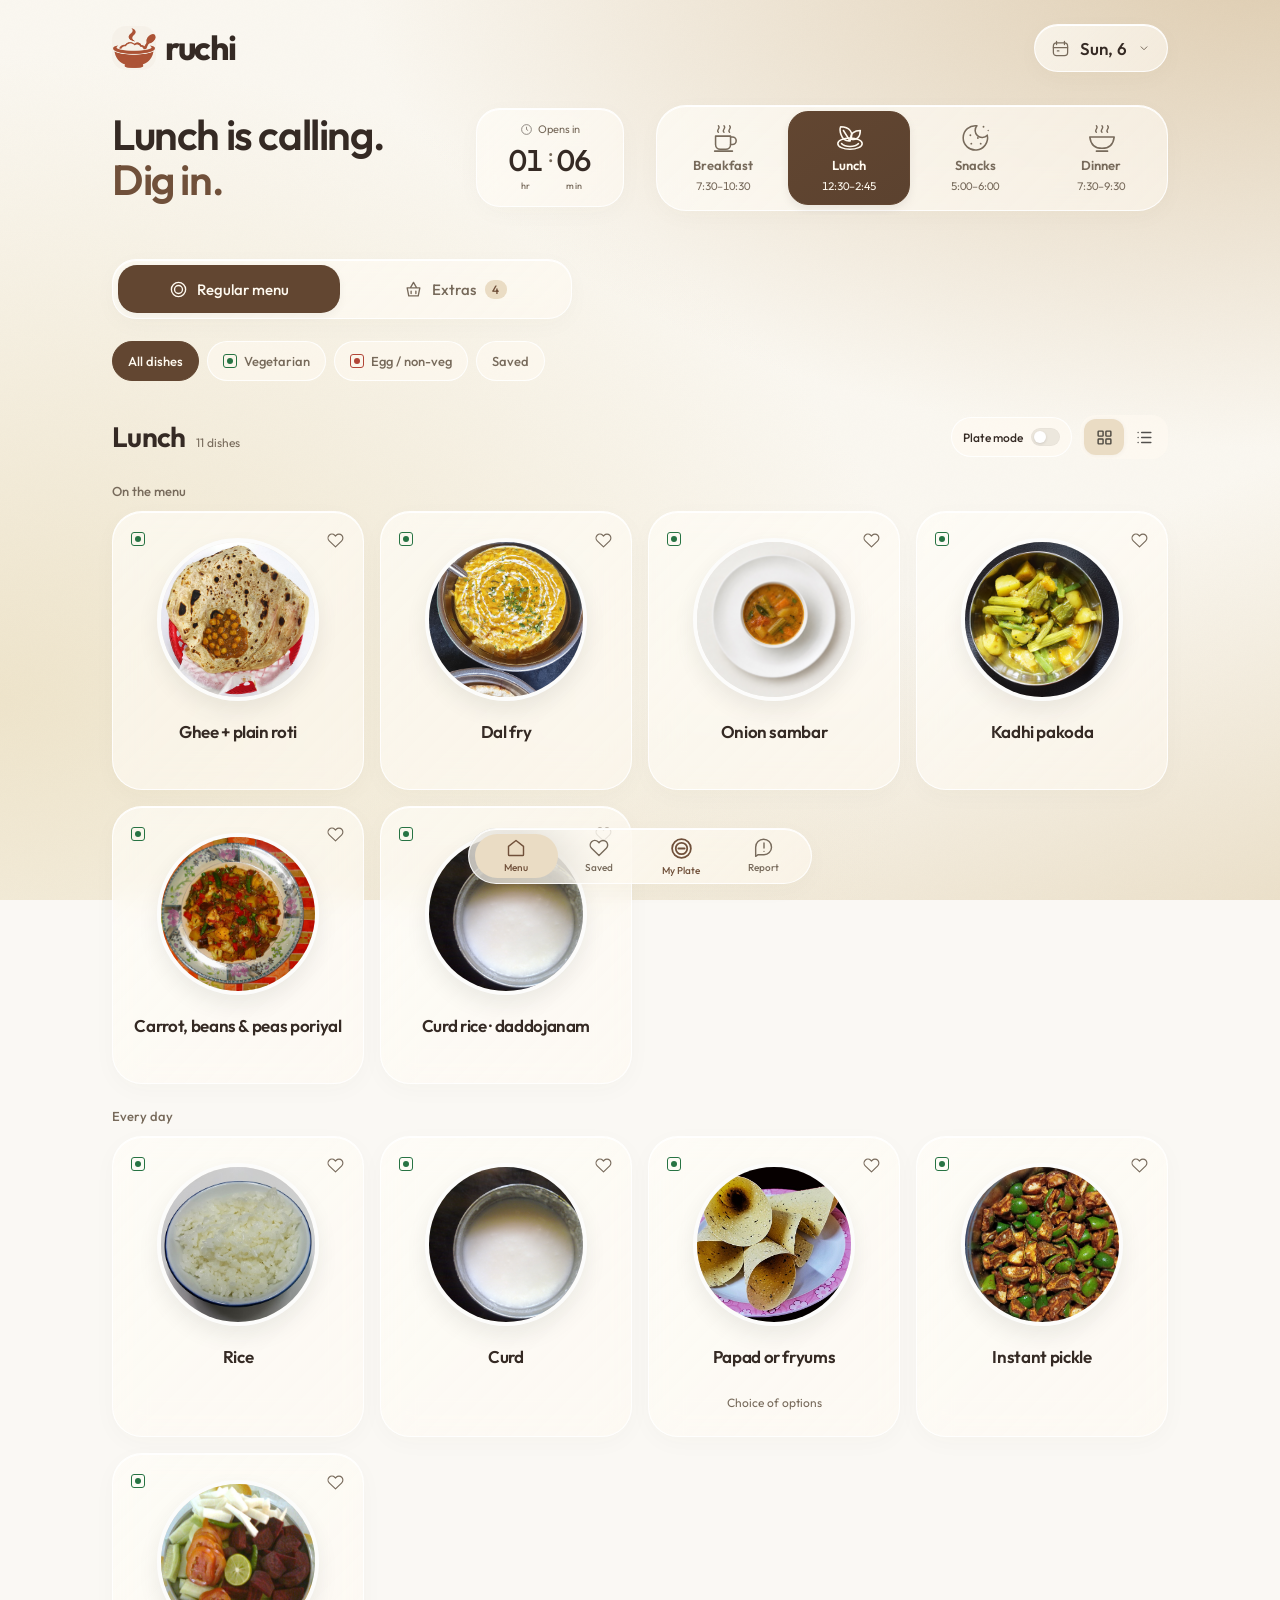
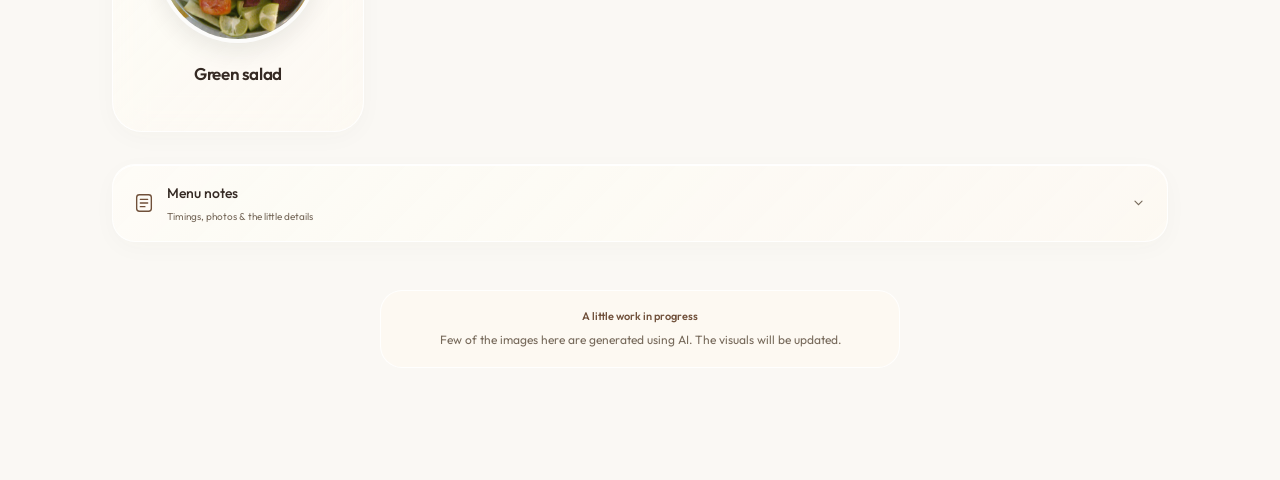
==== commit ce1cfa69: "Simplify public Ruchi footer notice" ====
--- a/index.html
+++ b/index.html
@@ -18,16 +18,16 @@
 <script src="assets/js/menu.js?v=1" defer></script>
 <script src="assets/js/email-draft.js?v=1" defer></script>
 <script src="assets/js/beta-features.js?v=2" defer></script>
-<link rel="stylesheet" href="assets/css/beta-features.css?v=1">
+<link rel="stylesheet" href="assets/css/beta-features.css?v=2">
 
-<link rel="stylesheet" href="assets/css/dining-palette.css?v=1">
+<link rel="stylesheet" href="assets/css/dining-palette.css?v=2">
 <script src="assets/js/dining-palette.js?v=1" defer></script>
 <link rel="stylesheet" href="assets/css/plate.css?v=1">
 <link rel="stylesheet" href="assets/css/extras.css?v=1">
 </head>
 <body class="final-menu" data-photo-menu data-measure-enabled="true" data-default-view="cards" data-view-key="ruchi.flagship.view">
 <a class="skip" href="#menu">Skip to menu</a>
-<div class="apricot-app"><header class="apricot-top"><a class="brand" href="today.html" aria-label="Ruchi home"><span class="brand-mark"><img src="assets/images/ruchi-mark.png" width="66" height="66" alt=""></span><span class="brand-name">ruchi</span></a><details class="final-date date-popover"><summary><svg class="date-calendar" viewBox="0 0 24 24" aria-hidden="true"><rect x="3" y="5" width="18" height="16" rx="4"/><path d="M7 3v4m10-4v4M3 11h18M8 15h2"/></svg><span class="date-copy"><span id="weekday">Today</span><time id="date-label"></time></span><svg class="date-caret" viewBox="0 0 24 24" aria-hidden="true"><path d="m7 10 5 5 5-5"/></svg></summary><div class="date-popover-content"><div class="calendar-heading"><span id="week-range"></span><button id="go-today" class="today-button">Today</button></div><div id="day-strip" class="day-strip"></div></div></details></header><main class="journal-main" id="app-top"><section class="welcome-glass"><div class="welcome-copy"><h1><span id="meal-greeting-lead">Still waking up?</span><br><span class="headline-accent"><span id="meal-greeting-accent">Break the <em>fast.</em></span></span></h1><p class="breakfast-meaning" id="breakfast-meaning">Breakfast. The end of your overnight fast.</p></div><div class="service-countdown" id="service-countdown" role="timer" aria-live="off" title="Mess service times · India Standard Time"><span class="countdown-heading"><svg viewBox="0 0 24 24" aria-hidden="true"><circle cx="12" cy="12" r="9"/><path d="M12 7v5l3 2"/></svg><span class="countdown-label" id="countdown-label"></span></span><span id="countdown-value">—</span></div></section><section class="dining-notice" id="dining-notice" aria-label="Mess notice" hidden><div><span id="notice-kicker">Mess notice</span><h2 id="notice-title"></h2><p id="notice-body"></p></div></section><nav class="meal-nav journal-meals" aria-label="Choose a meal"><span class="meal-indicator" aria-hidden="true"></span><button class="meal active" data-meal="Breakfast" aria-label="Breakfast" aria-describedby="breakfast-time" aria-pressed="true"><span class="meal-symbol"><svg class="meal-art" viewBox="0 0 32 32" aria-hidden="true"><g class="steam"><path d="M10 10c-3-3 3-4 0-7"/><path d="M16 10c-3-3 3-4 0-7"/><path d="M22 10c-3-3 3-4 0-7"/></g><g class="vessel"><path d="M7 14h16v9a5 5 0 0 1-5 5h-6a5 5 0 0 1-5-5Z"/><path d="M23 15h2a4 4 0 0 1 0 8h-2"/><path d="M6 30h19"/></g></svg></span><span class="meal-name">Breakfast</span><span class="meal-time" id="breakfast-time">7:30–10:00</span><span class="meal-arrow" aria-hidden="true">↗</span></button><button class="meal " data-meal="Lunch" aria-label="Lunch" aria-describedby="lunch-time" aria-pressed="false"><span class="meal-symbol"><svg class="meal-art" viewBox="0 0 32 32" aria-hidden="true"><g class="lunch-plate"><ellipse cx="16" cy="22" rx="13" ry="6"/><path d="M7 22c4 4 14 4 18 0"/><g class="lunch-leaf"><path d="M16 19C5 20 5 6 6 4c9 0 15 6 10 15Z"/><path d="m9 8 7 11"/><path d="M17 17c-1-6 4-9 10-9 0 7-4 11-10 9Z"/></g></g></svg></span><span class="meal-name">Lunch</span><span class="meal-time" id="lunch-time">12:30–2:45</span><span class="meal-arrow" aria-hidden="true">↗</span></button><button class="meal " data-meal="Snacks" aria-label="Snacks" aria-describedby="snacks-time" aria-pressed="false"><span class="meal-symbol"><svg class="meal-art" viewBox="0 0 32 32" aria-hidden="true"><g class="snack-cookie"><path d="M17 3a7 7 0 0 0 11 10A13 13 0 1 1 17 3Z"/><circle cx="10" cy="13" r="1"/><circle cx="11" cy="22" r="1"/><circle cx="21" cy="22" r="1"/><circle cx="18" cy="16" r="1"/></g><g class="snack-crumbs"><circle cx="24" cy="4" r="1"/><circle cx="29" cy="8" r=".7"/></g></svg></span><span class="meal-name">Snacks</span><span class="meal-time" id="snacks-time">5:00–6:00</span><span class="meal-arrow" aria-hidden="true">↗</span></button><button class="meal " data-meal="Dinner" aria-label="Dinner" aria-describedby="dinner-time" aria-pressed="false"><span class="meal-symbol"><svg class="meal-art" viewBox="0 0 32 32" aria-hidden="true"><g class="steam"><path d="M10 10c-3-3 3-4 0-7"/><path d="M16 10c-3-3 3-4 0-7"/><path d="M22 10c-3-3 3-4 0-7"/></g><g class="vessel"><path d="M3 15h26c-1 8-6 12-13 12S4 23 3 15Z"/><path d="M10 30h12"/></g></svg></span><span class="meal-name">Dinner</span><span class="meal-time" id="dinner-time">7:30–9:30</span><span class="meal-arrow" aria-hidden="true">↗</span></button></nav><div class="menu-kind" id="menu-kind" role="group" aria-label="Choose regular menu or paid extras"><button data-menu-kind="regular" aria-pressed="true"><svg viewBox="0 0 24 24" aria-hidden="true"><circle cx="12" cy="12" r="9"/><circle cx="12" cy="12" r="5"/></svg>Regular menu</button><button data-menu-kind="extras" aria-pressed="false"><svg viewBox="0 0 24 24" aria-hidden="true"><path d="M4 10h16l-2 10H6L4 10ZM8 10l4-7 4 7M9 14v3m6-3v3"/></svg>Extras <span class="extras-count" id="extras-count">—</span></button></div><div class="browse-tools"><div class="diet-filters" role="group" aria-label="Filter dishes"><button data-filter="all" aria-pressed="true">All dishes</button><button data-filter="veg" aria-pressed="false"><i class="veg-dot" aria-hidden="true"></i>Vegetarian</button><button data-filter="egg" aria-pressed="false"><i class="veg-dot nonvegetarian" aria-hidden="true"></i>Egg / non-veg</button><button data-filter="saved" aria-pressed="false">Saved</button></div></div><div class="journal-layout"><div class="journal-menu"><header class="journal-menu-header"><div><h2 id="menu-title">Breakfast</h2><span id="menu-count"></span></div><div class="menu-actions"><label class="measure-switch"><span>Plate mode</span><input id="measure" type="checkbox" role="switch"><span class="switch-track" aria-hidden="true"></span></label><div class="view-toggle" role="group" aria-label="Menu layout"><button data-view="cards" aria-label="Card view" aria-pressed="true"><img src="assets/icons/layout-grid.svg" alt=""></button><button data-view="list" aria-label="List view" aria-pressed="false"><img src="assets/icons/list.svg" alt=""></button></div></div></header><div id="measure-stats" class="measure-stats" hidden></div><p id="measure-hint" class="measure-hint" hidden>Record what you ate. Nutrition hasn’t been supplied yet.</p><section id="menu" aria-labelledby="menu-title"><div id="load-state" class="load-state" role="status">Loading the menu…</div><div id="menu-sections"></div><p id="search-empty" class="search-empty" hidden>No dishes found. Try another filter.</p></section><details class="source-details" id="menu-info"><summary><span class="notes-label"><svg viewBox="0 0 24 24" aria-hidden="true"><rect x="4" y="3" width="16" height="18" rx="3"/><path d="M8 8h8M8 12h8M8 16h5"/></svg><span><strong>Menu notes</strong><small>Timings, photos &amp; the little details</small></span></span><svg class="notes-caret" viewBox="0 0 24 24" aria-hidden="true"><path d="m7 10 5 5 5-5"/></svg></summary><div class="menu-notes-body"><section><h3>About this menu</h3><p>Based on mess notice boards. Both messes share the regular menu. Extras are paid separately at the counter. Prices follow the posted menu; check your counter for availability.</p></section><section><h3>Service hours</h3><p>All timings are in India Standard Time. Breakfast: 7:30–10:00 am on weekdays, 7:30–10:30 am on Saturdays and Sundays. Lunch: 12:30–2:45 pm. Snacks: 5:00–6:00 pm. Dinner: 7:30–9:30 pm.</p></section><section><h3>Photos &amp; portions</h3><p>Photos are illustrative, using web-sourced and generated dishes, not actual mess servings. <a href="menu-photo-credits.html">Photo credits ↗</a></p><p>Regular-menu quantities are references, not serving limits. Extras prices apply to the portions shown on the board. Calories and protein have not been supplied.</p></section><section><h3>Source clarifications</h3><p class="rotation-hint" id="schedule-note" hidden>Some dishes are awaiting schedule confirmation.</p><ul id="source-issues"></ul></section></div></details></div></div><footer class="ruchi-footer"><div class="footer-beta" role="note" aria-label="Beta notice"><span class="footer-beta-label">A little work in progress</span><p>Ruchi is in beta and still taking shape. Food images are illustrative and include AI-generated visuals; actual mess servings may differ. Some features are still in development.</p></div><p class="footer-credit">Made by <a href="https://chandanmettu.com" target="_blank" rel="noopener noreferrer">Chandan</a></p><p class="footer-affiliation">No official affiliation with Gymkhana.</p></footer></main></div><nav class="app-dock" aria-label="App navigation">
+<div class="apricot-app"><header class="apricot-top"><a class="brand" href="today.html" aria-label="Ruchi home"><span class="brand-mark"><img src="assets/images/ruchi-mark.png" width="66" height="66" alt=""></span><span class="brand-name">ruchi</span></a><details class="final-date date-popover"><summary><svg class="date-calendar" viewBox="0 0 24 24" aria-hidden="true"><rect x="3" y="5" width="18" height="16" rx="4"/><path d="M7 3v4m10-4v4M3 11h18M8 15h2"/></svg><span class="date-copy"><span id="weekday">Today</span><time id="date-label"></time></span><svg class="date-caret" viewBox="0 0 24 24" aria-hidden="true"><path d="m7 10 5 5 5-5"/></svg></summary><div class="date-popover-content"><div class="calendar-heading"><span id="week-range"></span><button id="go-today" class="today-button">Today</button></div><div id="day-strip" class="day-strip"></div></div></details></header><main class="journal-main" id="app-top"><section class="welcome-glass"><div class="welcome-copy"><h1><span id="meal-greeting-lead">Still waking up?</span><br><span class="headline-accent"><span id="meal-greeting-accent">Break the <em>fast.</em></span></span></h1><p class="breakfast-meaning" id="breakfast-meaning">Breakfast. The end of your overnight fast.</p></div><div class="service-countdown" id="service-countdown" role="timer" aria-live="off" title="Mess service times · India Standard Time"><span class="countdown-heading"><svg viewBox="0 0 24 24" aria-hidden="true"><circle cx="12" cy="12" r="9"/><path d="M12 7v5l3 2"/></svg><span class="countdown-label" id="countdown-label"></span></span><span id="countdown-value">—</span></div></section><section class="dining-notice" id="dining-notice" aria-label="Mess notice" hidden><div><span id="notice-kicker">Mess notice</span><h2 id="notice-title"></h2><p id="notice-body"></p></div></section><nav class="meal-nav journal-meals" aria-label="Choose a meal"><span class="meal-indicator" aria-hidden="true"></span><button class="meal active" data-meal="Breakfast" aria-label="Breakfast" aria-describedby="breakfast-time" aria-pressed="true"><span class="meal-symbol"><svg class="meal-art" viewBox="0 0 32 32" aria-hidden="true"><g class="steam"><path d="M10 10c-3-3 3-4 0-7"/><path d="M16 10c-3-3 3-4 0-7"/><path d="M22 10c-3-3 3-4 0-7"/></g><g class="vessel"><path d="M7 14h16v9a5 5 0 0 1-5 5h-6a5 5 0 0 1-5-5Z"/><path d="M23 15h2a4 4 0 0 1 0 8h-2"/><path d="M6 30h19"/></g></svg></span><span class="meal-name">Breakfast</span><span class="meal-time" id="breakfast-time">7:30–10:00</span><span class="meal-arrow" aria-hidden="true">↗</span></button><button class="meal " data-meal="Lunch" aria-label="Lunch" aria-describedby="lunch-time" aria-pressed="false"><span class="meal-symbol"><svg class="meal-art" viewBox="0 0 32 32" aria-hidden="true"><g class="lunch-plate"><ellipse cx="16" cy="22" rx="13" ry="6"/><path d="M7 22c4 4 14 4 18 0"/><g class="lunch-leaf"><path d="M16 19C5 20 5 6 6 4c9 0 15 6 10 15Z"/><path d="m9 8 7 11"/><path d="M17 17c-1-6 4-9 10-9 0 7-4 11-10 9Z"/></g></g></svg></span><span class="meal-name">Lunch</span><span class="meal-time" id="lunch-time">12:30–2:45</span><span class="meal-arrow" aria-hidden="true">↗</span></button><button class="meal " data-meal="Snacks" aria-label="Snacks" aria-describedby="snacks-time" aria-pressed="false"><span class="meal-symbol"><svg class="meal-art" viewBox="0 0 32 32" aria-hidden="true"><g class="snack-cookie"><path d="M17 3a7 7 0 0 0 11 10A13 13 0 1 1 17 3Z"/><circle cx="10" cy="13" r="1"/><circle cx="11" cy="22" r="1"/><circle cx="21" cy="22" r="1"/><circle cx="18" cy="16" r="1"/></g><g class="snack-crumbs"><circle cx="24" cy="4" r="1"/><circle cx="29" cy="8" r=".7"/></g></svg></span><span class="meal-name">Snacks</span><span class="meal-time" id="snacks-time">5:00–6:00</span><span class="meal-arrow" aria-hidden="true">↗</span></button><button class="meal " data-meal="Dinner" aria-label="Dinner" aria-describedby="dinner-time" aria-pressed="false"><span class="meal-symbol"><svg class="meal-art" viewBox="0 0 32 32" aria-hidden="true"><g class="steam"><path d="M10 10c-3-3 3-4 0-7"/><path d="M16 10c-3-3 3-4 0-7"/><path d="M22 10c-3-3 3-4 0-7"/></g><g class="vessel"><path d="M3 15h26c-1 8-6 12-13 12S4 23 3 15Z"/><path d="M10 30h12"/></g></svg></span><span class="meal-name">Dinner</span><span class="meal-time" id="dinner-time">7:30–9:30</span><span class="meal-arrow" aria-hidden="true">↗</span></button></nav><div class="menu-kind" id="menu-kind" role="group" aria-label="Choose regular menu or paid extras"><button data-menu-kind="regular" aria-pressed="true"><svg viewBox="0 0 24 24" aria-hidden="true"><circle cx="12" cy="12" r="9"/><circle cx="12" cy="12" r="5"/></svg>Regular menu</button><button data-menu-kind="extras" aria-pressed="false"><svg viewBox="0 0 24 24" aria-hidden="true"><path d="M4 10h16l-2 10H6L4 10ZM8 10l4-7 4 7M9 14v3m6-3v3"/></svg>Extras <span class="extras-count" id="extras-count">—</span></button></div><div class="browse-tools"><div class="diet-filters" role="group" aria-label="Filter dishes"><button data-filter="all" aria-pressed="true">All dishes</button><button data-filter="veg" aria-pressed="false"><i class="veg-dot" aria-hidden="true"></i>Vegetarian</button><button data-filter="egg" aria-pressed="false"><i class="veg-dot nonvegetarian" aria-hidden="true"></i>Egg / non-veg</button><button data-filter="saved" aria-pressed="false">Saved</button></div></div><div class="journal-layout"><div class="journal-menu"><header class="journal-menu-header"><div><h2 id="menu-title">Breakfast</h2><span id="menu-count"></span></div><div class="menu-actions"><label class="measure-switch"><span>Plate mode</span><input id="measure" type="checkbox" role="switch"><span class="switch-track" aria-hidden="true"></span></label><div class="view-toggle" role="group" aria-label="Menu layout"><button data-view="cards" aria-label="Card view" aria-pressed="true"><img src="assets/icons/layout-grid.svg" alt=""></button><button data-view="list" aria-label="List view" aria-pressed="false"><img src="assets/icons/list.svg" alt=""></button></div></div></header><div id="measure-stats" class="measure-stats" hidden></div><p id="measure-hint" class="measure-hint" hidden>Record what you ate. Nutrition hasn’t been supplied yet.</p><section id="menu" aria-labelledby="menu-title"><div id="load-state" class="load-state" role="status">Loading the menu…</div><div id="menu-sections"></div><p id="search-empty" class="search-empty" hidden>No dishes found. Try another filter.</p></section><details class="source-details" id="menu-info"><summary><span class="notes-label"><svg viewBox="0 0 24 24" aria-hidden="true"><rect x="4" y="3" width="16" height="18" rx="3"/><path d="M8 8h8M8 12h8M8 16h5"/></svg><span><strong>Menu notes</strong><small>Timings, photos &amp; the little details</small></span></span><svg class="notes-caret" viewBox="0 0 24 24" aria-hidden="true"><path d="m7 10 5 5 5-5"/></svg></summary><div class="menu-notes-body"><section><h3>About this menu</h3><p>Based on mess notice boards. Both messes share the regular menu. Extras are paid separately at the counter. Prices follow the posted menu; check your counter for availability.</p></section><section><h3>Service hours</h3><p>All timings are in India Standard Time. Breakfast: 7:30–10:00 am on weekdays, 7:30–10:30 am on Saturdays and Sundays. Lunch: 12:30–2:45 pm. Snacks: 5:00–6:00 pm. Dinner: 7:30–9:30 pm.</p></section><section><h3>Photos &amp; portions</h3><p>Photos are illustrative, using web-sourced and generated dishes, not actual mess servings. <a href="menu-photo-credits.html">Photo credits ↗</a></p><p>Regular-menu quantities are references, not serving limits. Extras prices apply to the portions shown on the board. Calories and protein have not been supplied.</p></section><section><h3>Source clarifications</h3><p class="rotation-hint" id="schedule-note" hidden>Some dishes are awaiting schedule confirmation.</p><ul id="source-issues"></ul></section></div></details></div></div><footer class="ruchi-footer"><div class="footer-beta" role="note" aria-label="Beta notice"><span class="footer-beta-label">A little work in progress</span><p>Few of the images here are generated using AI. The visuals will be updated.</p></div></footer></main></div><nav class="app-dock" aria-label="App navigation">
 <button data-dock="menu" aria-current="page"><svg viewBox="0 0 24 24" aria-hidden="true"><path d="m3 10 9-7 9 7v10a1 1 0 0 1-1 1H4a1 1 0 0 1-1-1Z"/></svg><span>Menu</span></button>
 <button data-dock="saved"><svg viewBox="0 0 24 24" aria-hidden="true"><path d="M20.8 4.6a5.5 5.5 0 0 0-7.8 0L12 5.7l-1.1-1.1a5.5 5.5 0 0 0-7.8 7.8L12 21l8.8-8.6a5.5 5.5 0 0 0 0-7.8Z"/></svg><span>Saved</span></button>
 <button id="plate-dock" class="plate-dock" data-open-log aria-label="My Plate, 0 dishes today" aria-haspopup="dialog"><span class="plate-dock-icon"><svg viewBox="0 0 24 24" aria-hidden="true"><circle cx="12" cy="12" r="9"/><circle cx="12" cy="12" r="5.5"/><path d="M9 12h6"/></svg><b id="plate-count" hidden>0</b></span><span>My Plate</span></button>
--- a/assets/css/beta-features.css
+++ b/assets/css/beta-features.css
@@ -137,15 +137,10 @@
 .menu-notes-body { padding: 4px 22px 22px; }
 .menu-notes-body section { border-top: 1px solid var(--line); padding-top: 15px; }
 .ruchi-footer { flex-direction: column; align-items: center; justify-content: center; gap: 7px; margin: 22px 0 0; padding: 26px 6px 112px; text-align: center; }
-.footer-credit { margin: 0; font-size: 14px; font-weight: 400; color: var(--muted); }
-.footer-credit a { color: var(--ink); font-weight: 550; text-decoration: underline; text-decoration-color: #a64c3240; text-underline-offset: 4px; transition: color 180ms, text-decoration-color 180ms; }
-.footer-credit a:hover { color: var(--accent); text-decoration-color: currentColor; }
-.footer-affiliation { margin: 0; color: var(--muted); font-size: 11px; line-height: 1.5; }
 @media(max-width:370px) { .release-list li { gap: 11px; grid-template-columns: 38px 1fr; } .release-icon { width: 38px; height: 38px; border-radius: 14px; } .release-list::before { left: 18px; } .release-list li > div { padding: 15px; } }
 @media(prefers-reduced-motion:reduce) { #upcoming-dialog[open] .release-list::before,#upcoming-dialog[open] .release-list li,#upcoming-dialog[open] .roadmap-emblem { animation: none; } }
 
-/* A quiet, always-visible disclosure beside the existing footer credit. */
-.footer-beta { width:100%; max-width:520px; margin:0 0 15px; padding:18px 20px; border:1px solid var(--edge,#ffffffb5); border-radius:22px; background:var(--glass,#ffffff65); }
+.footer-beta { width:100%; max-width:520px; margin:0; padding:18px 20px; border:1px solid var(--edge,#ffffffb5); border-radius:22px; background:var(--glass,#ffffff65); }
 .footer-beta-label { display:block; margin-bottom:7px; color:var(--accent); font-size:11px; font-weight:550; }
 .footer-beta p { margin:0; color:var(--muted); font-size:12px; line-height:1.65; text-wrap:pretty; }
 @media(prefers-reduced-transparency:reduce) { .footer-beta { background:var(--solid,#faf6ee); } }
--- a/assets/css/dining-palette.css
+++ b/assets/css/dining-palette.css
@@ -79,7 +79,6 @@
 html[data-palette] .release-list li > div { background:var(--glass); border-color:var(--edge); }
 html[data-palette] :is(.release-icon,.roadmap-emblem) { background:var(--accent-soft); color:var(--accent); border-color:var(--edge); box-shadow:none; }
 html[data-palette] .release-list::before { background:linear-gradient(var(--accent),var(--line)); }
-html[data-palette] .footer-credit a { text-decoration-color:var(--line); }
 
 html[data-palette] .food-title { color:var(--ink); }
 html[data-palette] .food-card { transition:transform 350ms var(--ease),box-shadow 350ms var(--ease),border-color 350ms; }
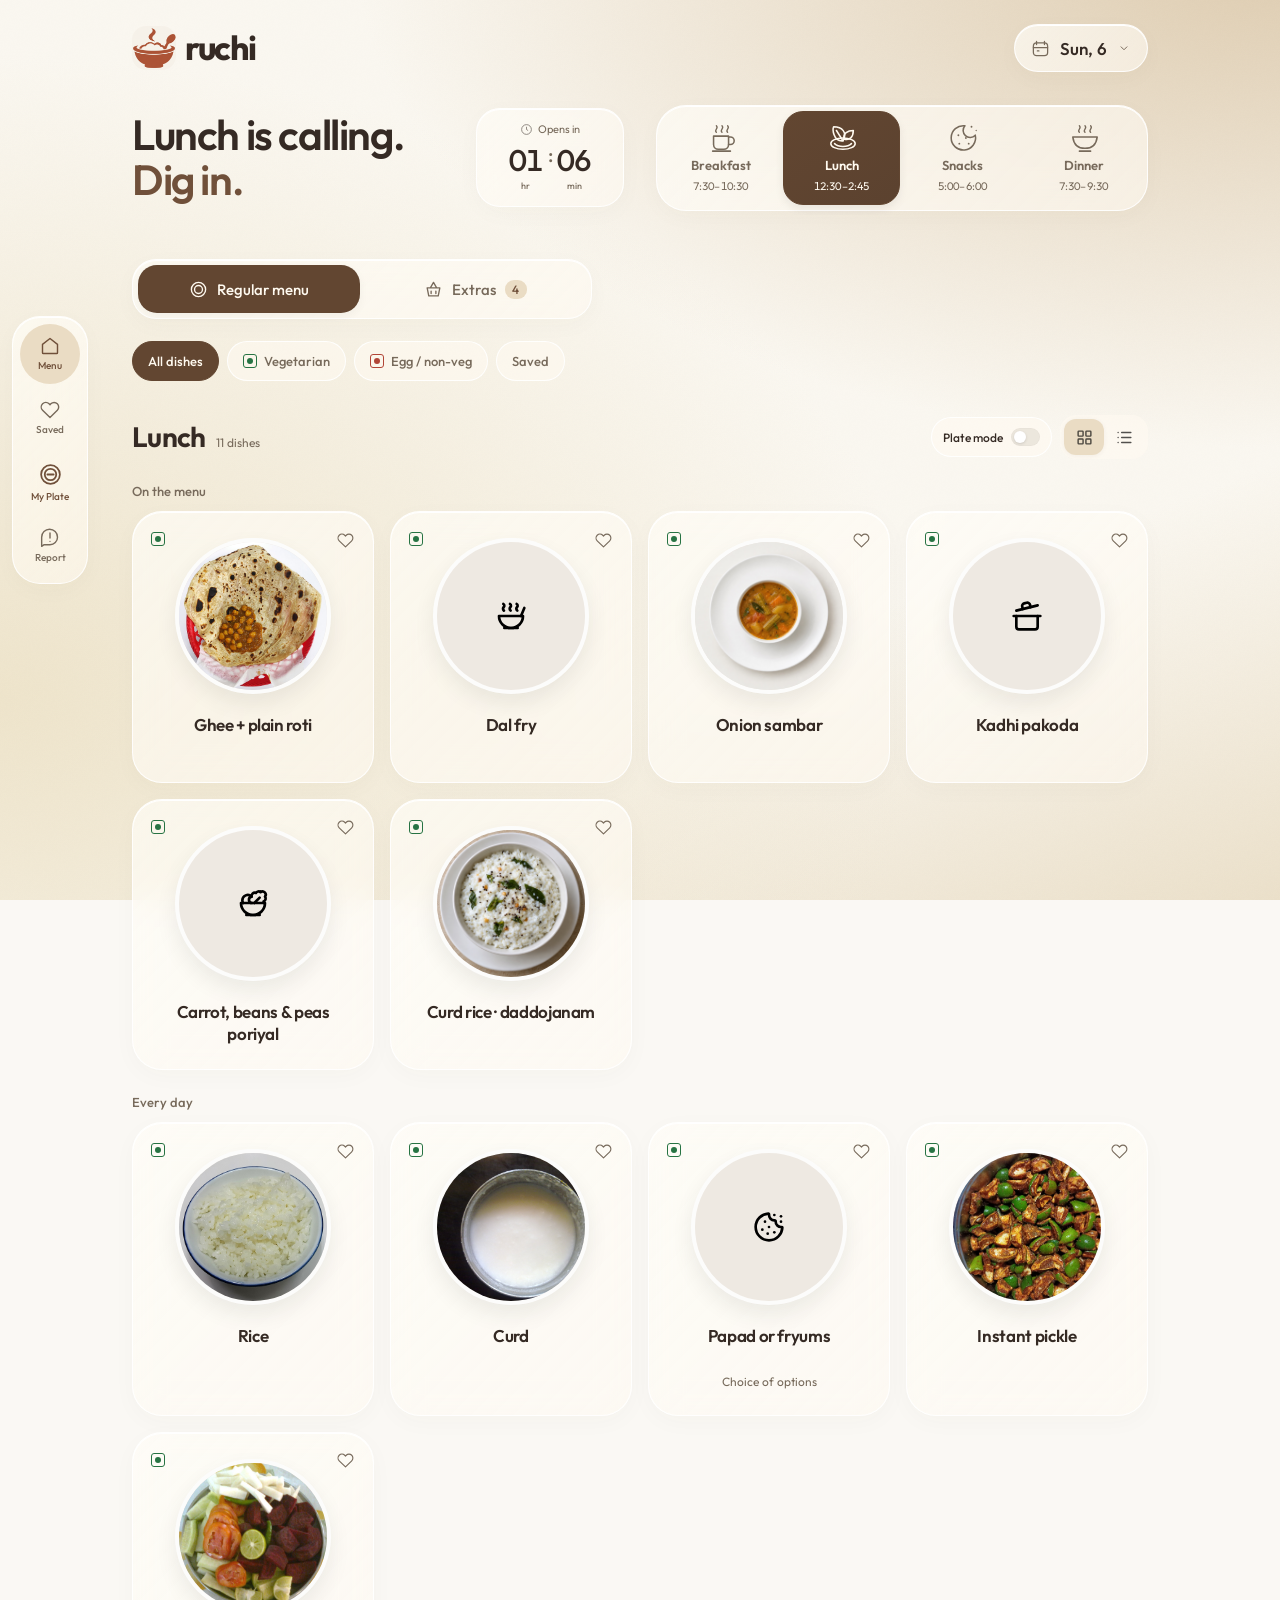
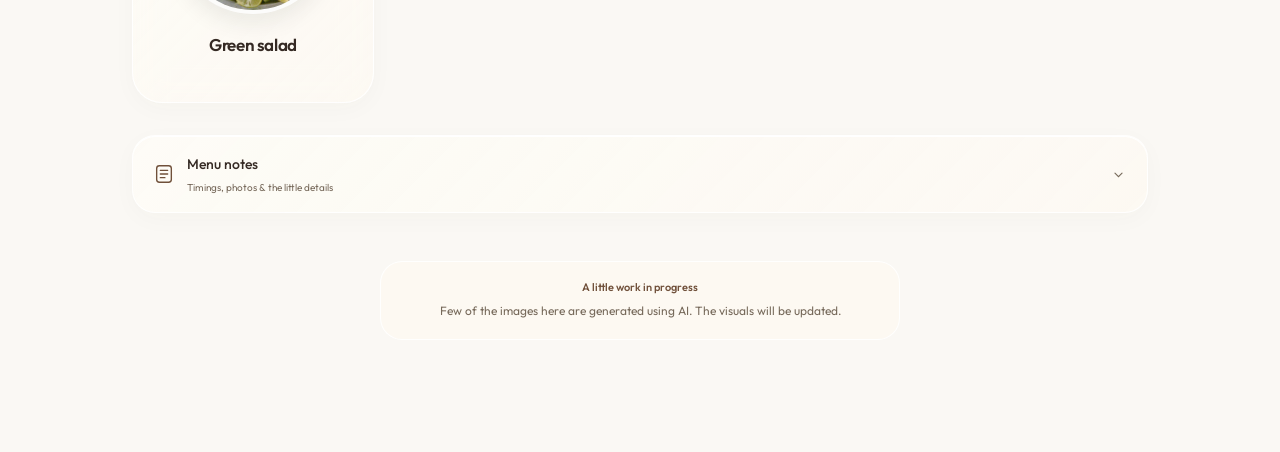
==== commit 0f6eae9a: "Audit dish photos and add portion nutrition estimates" ====
--- a/index.html
+++ b/index.html
@@ -11,18 +11,19 @@
 <link rel="stylesheet" href="assets/css/flagship.css?v=1">
 <script src="assets/js/final-menu.js?v=1" defer></script>
 <script src="assets/js/menu-rotation.js?v=1" defer></script>
-<script src="assets/js/menu-photos.js?v=1" defer></script>
+<script src="assets/js/menu-photos.js?v=2" defer></script>
 <script src="assets/js/meal-context.js?v=1" defer></script>
-<script src="assets/js/plate.js?v=1" defer></script>
+<script src="assets/js/nutrition-estimates.js?v=1" defer></script>
+<script src="assets/js/plate.js?v=2" defer></script>
 <script src="assets/js/menu-catalog.js?v=1" defer></script>
-<script src="assets/js/menu.js?v=1" defer></script>
+<script src="assets/js/menu.js?v=2" defer></script>
 <script src="assets/js/email-draft.js?v=1" defer></script>
 <script src="assets/js/beta-features.js?v=2" defer></script>
 <link rel="stylesheet" href="assets/css/beta-features.css?v=2">
 
 <link rel="stylesheet" href="assets/css/dining-palette.css?v=2">
 <script src="assets/js/dining-palette.js?v=1" defer></script>
-<link rel="stylesheet" href="assets/css/plate.css?v=1">
+<link rel="stylesheet" href="assets/css/plate.css?v=2">
 <link rel="stylesheet" href="assets/css/extras.css?v=1">
 </head>
 <body class="final-menu" data-photo-menu data-measure-enabled="true" data-default-view="cards" data-view-key="ruchi.flagship.view">
@@ -32,7 +33,7 @@
 <button data-dock="saved"><svg viewBox="0 0 24 24" aria-hidden="true"><path d="M20.8 4.6a5.5 5.5 0 0 0-7.8 0L12 5.7l-1.1-1.1a5.5 5.5 0 0 0-7.8 7.8L12 21l8.8-8.6a5.5 5.5 0 0 0 0-7.8Z"/></svg><span>Saved</span></button>
 <button id="plate-dock" class="plate-dock" data-open-log aria-label="My Plate, 0 dishes today" aria-haspopup="dialog"><span class="plate-dock-icon"><svg viewBox="0 0 24 24" aria-hidden="true"><circle cx="12" cy="12" r="9"/><circle cx="12" cy="12" r="5.5"/><path d="M9 12h6"/></svg><b id="plate-count" hidden>0</b></span><span>My Plate</span></button>
 <button data-sheet="report-dialog" aria-haspopup="dialog"><svg viewBox="0 0 24 24" aria-hidden="true"><path d="M21 11a9 9 0 0 1-9 9H5l-3 2V11a9 9 0 0 1 19 0Z"/><path d="M12 6v6m0 4h.01"/></svg><span>Report</span></button>
-</nav><button id="intake-bar" class="intake-bar" data-open-log hidden><span><b id="total-foods">No food logged</b><small id="nutrition-status">Nutrition not supplied</small></span><span>My intake ↗</span></button><dialog id="food-dialog" class="food-dialog" aria-labelledby="food-title"><button class="close-button" data-close aria-label="Close dish details">×</button><div class="detail-placeholder" id="detail-placeholder"></div><div class="dialog-body"><p class="kicker" id="food-category"></p><div class="detail-title"><h2 id="food-title"></h2></div><p class="extra-detail-price" id="extra-detail-price" hidden></p><p class="description" id="food-description"></p><p class="serving-note" id="serving-note"></p><div id="food-options" class="food-options"></div><p class="source-warning" id="food-warning" hidden></p><section id="portion-section" hidden><div class="portion-heading"><h3>How much did you eat?</h3><span>Portions</span></div><div class="portion-control"><button id="portion-minus" aria-label="Decrease portion">−</button><input id="portion-value" type="number" min="0.5" step="0.5" value="1" inputmode="decimal" aria-label="Number of portions"><button id="portion-plus" aria-label="Increase portion">+</button></div><p class="input-error" id="portion-error" hidden role="alert">Enter a positive quantity in half-portion steps.</p><div class="portion-shortcuts"><button data-portion="0.5">½ portion</button><button data-portion="1">1 portion</button><button data-portion="2">2 portions</button></div><details class="plate-nutrition-editor"><summary>Nutrition per portion <span>optional</span></summary><p>Use values from a label or a reliable source. Leave unknown values blank.</p><div class="plate-nutrition-fields"><label>Calories · kcal<input id="plate-kcal" type="number" min="0" step="any" inputmode="decimal"></label><label>Protein · g<input id="plate-protein" type="number" min="0" step="any" inputmode="decimal"></label><label>Carbs · g<input id="plate-carbs" type="number" min="0" step="any" inputmode="decimal"></label><label>Fat · g<input id="plate-fat" type="number" min="0" step="any" inputmode="decimal"></label></div><p id="plate-nutrition-error" role="alert" hidden>Use zero or a positive number, or leave it blank.</p></details><button class="primary-button" id="save-portion">Add to My Plate</button><button class="plain-button remove-button" id="remove-food" hidden>Remove from this day</button></section><p class="estimate-note">Mess nutrition has not been supplied. Missing values stay uncounted.</p></div></dialog>
+</nav><button id="intake-bar" class="intake-bar" data-open-log hidden><span><b id="total-foods">No food logged</b><small id="nutrition-status">Nutrition not supplied</small></span><span>My intake ↗</span></button><dialog id="food-dialog" class="food-dialog" aria-labelledby="food-title"><button class="close-button" data-close aria-label="Close dish details">×</button><div class="detail-placeholder" id="detail-placeholder"></div><div class="dialog-body"><p class="kicker" id="food-category"></p><div class="detail-title"><h2 id="food-title"></h2></div><p class="extra-detail-price" id="extra-detail-price" hidden></p><p class="description" id="food-description"></p><p class="serving-note" id="serving-note"></p><p class="estimate-note" id="estimate-note">Mess nutrition has not been supplied. Missing values stay uncounted.</p><div id="food-options" class="food-options"></div><p class="source-warning" id="food-warning" hidden></p><section id="portion-section" hidden><div class="portion-heading"><h3>How much did you eat?</h3><span>Portions</span></div><div class="portion-control"><button id="portion-minus" aria-label="Decrease portion">−</button><input id="portion-value" type="number" min="0.5" step="0.5" value="1" inputmode="decimal" aria-label="Number of portions"><button id="portion-plus" aria-label="Increase portion">+</button></div><p class="input-error" id="portion-error" hidden role="alert">Enter a positive quantity in half-portion steps.</p><div class="portion-shortcuts"><button data-portion="0.5">½ portion</button><button data-portion="1">1 portion</button><button data-portion="2">2 portions</button></div><details class="plate-nutrition-editor"><summary>Nutrition per portion <span>editable</span></summary><p>A typical-serving estimate is prefilled. Edit it if you know the actual portion or recipe.</p><div class="plate-nutrition-fields"><label>Calories · kcal<input id="plate-kcal" type="number" min="0" step="any" inputmode="decimal"></label><label>Protein · g<input id="plate-protein" type="number" min="0" step="any" inputmode="decimal"></label><label>Carbs · g<input id="plate-carbs" type="number" min="0" step="any" inputmode="decimal"></label><label>Fat · g<input id="plate-fat" type="number" min="0" step="any" inputmode="decimal"></label></div><p id="plate-nutrition-error" role="alert" hidden>Use zero or a positive number, or leave it blank.</p></details><button class="primary-button" id="save-portion">Add to My Plate</button><button class="plain-button remove-button" id="remove-food" hidden>Remove from this day</button></section></div></dialog>
 <dialog id="log-dialog" class="log-dialog" aria-labelledby="log-title"><button class="close-button" data-close aria-label="Close My Plate">×</button><div class="dialog-body"><p class="kicker" id="log-date"></p><h2 id="log-title">My Plate<span class="plate-beta">Beta</span></h2><div id="log-summary" class="log-summary"></div><div id="log-items"></div><p class="estimate-note">Your portions, saved only in this browser. No login needed.</p><button class="primary-button" data-close>Back to the menu</button><button id="reset-day" class="plain-button remove-button" hidden>Clear today’s plate</button></div></dialog>
 <dialog id="report-dialog" class="feature-sheet" aria-labelledby="report-title">
   <button class="close-button" data-sheet-close aria-label="Close report">×</button>
--- a/assets/css/plate.css
+++ b/assets/css/plate.css
@@ -41,6 +41,7 @@
 .plate-row h4 { font-size:14px; line-height:1.3; margin:0 0 4px; font-weight:550; }
 .plate-row-copy { min-width:0; }
 .plate-edit { font-size:10px; padding:6px 0; color:var(--muted); background:none; text-align:left; }
+.plate-row-energy { display:block; color:var(--muted); font-size:11px; line-height:1.35; }
 .plate-stepper { display:flex; align-items:center; border:1px solid var(--edge); background:var(--glass); border-radius:20px; }
 .plate-stepper button { width:34px; height:38px; background:none; font-size:20px; color:var(--accent); }
 .plate-stepper button:disabled { opacity:.3; cursor:default; }
@@ -51,6 +52,7 @@
 .plate-empty h3 { font-size:20px; letter-spacing:-.5px; }
 .plate-empty p { font-size:13px; color:var(--muted); line-height:1.6; margin:10px 0 23px; }
 .plate-nutrition-editor { margin:18px 0; border:1px solid var(--line); border-radius:18px; padding:13px; }
+#food-dialog .estimate-note { margin:16px 0; padding:12px 14px; border:1px solid var(--edge); border-radius:15px; background:var(--glass); color:var(--ink); font-size:12px; line-height:1.5; text-align:left; }
 .plate-nutrition-editor summary { cursor:pointer; font-size:13px; font-weight:500; }
 .plate-nutrition-editor summary span { color:var(--muted); font-weight:400; font-size:11px; }
 .plate-nutrition-editor p { font-size:11px; color:var(--muted); line-height:1.5; }
@@ -58,6 +60,11 @@
 .plate-nutrition-fields label { min-width:0; font-size:11px; color:var(--muted); }
 .plate-nutrition-fields input { display:block; width:100%; min-width:0; padding:11px; margin-top:5px; font:inherit; font-size:16px; color:var(--ink); background:var(--glass); border:1px solid var(--line); border-radius:12px; }
 #plate-nutrition-error { color:#a43929; }
+@media(min-width:1024px){
+ .final-menu .apricot-app { max-width:min(1120px,calc(100% - 200px)); }
+ .final-menu .app-dock { position:fixed; left:12px; right:auto; top:50%; bottom:auto; transform:translateY(-50%); width:76px; max-width:none; flex-direction:column; gap:4px; padding:7px; border-radius:28px; }
+ .final-menu .app-dock button { width:60px; min-height:60px; height:auto; }
+}
 @media(max-width:650px){
  .final-menu .journal-menu-header { flex-wrap:wrap; gap:12px; }
  .final-menu .journal-menu-header>div:first-child { flex:1; }
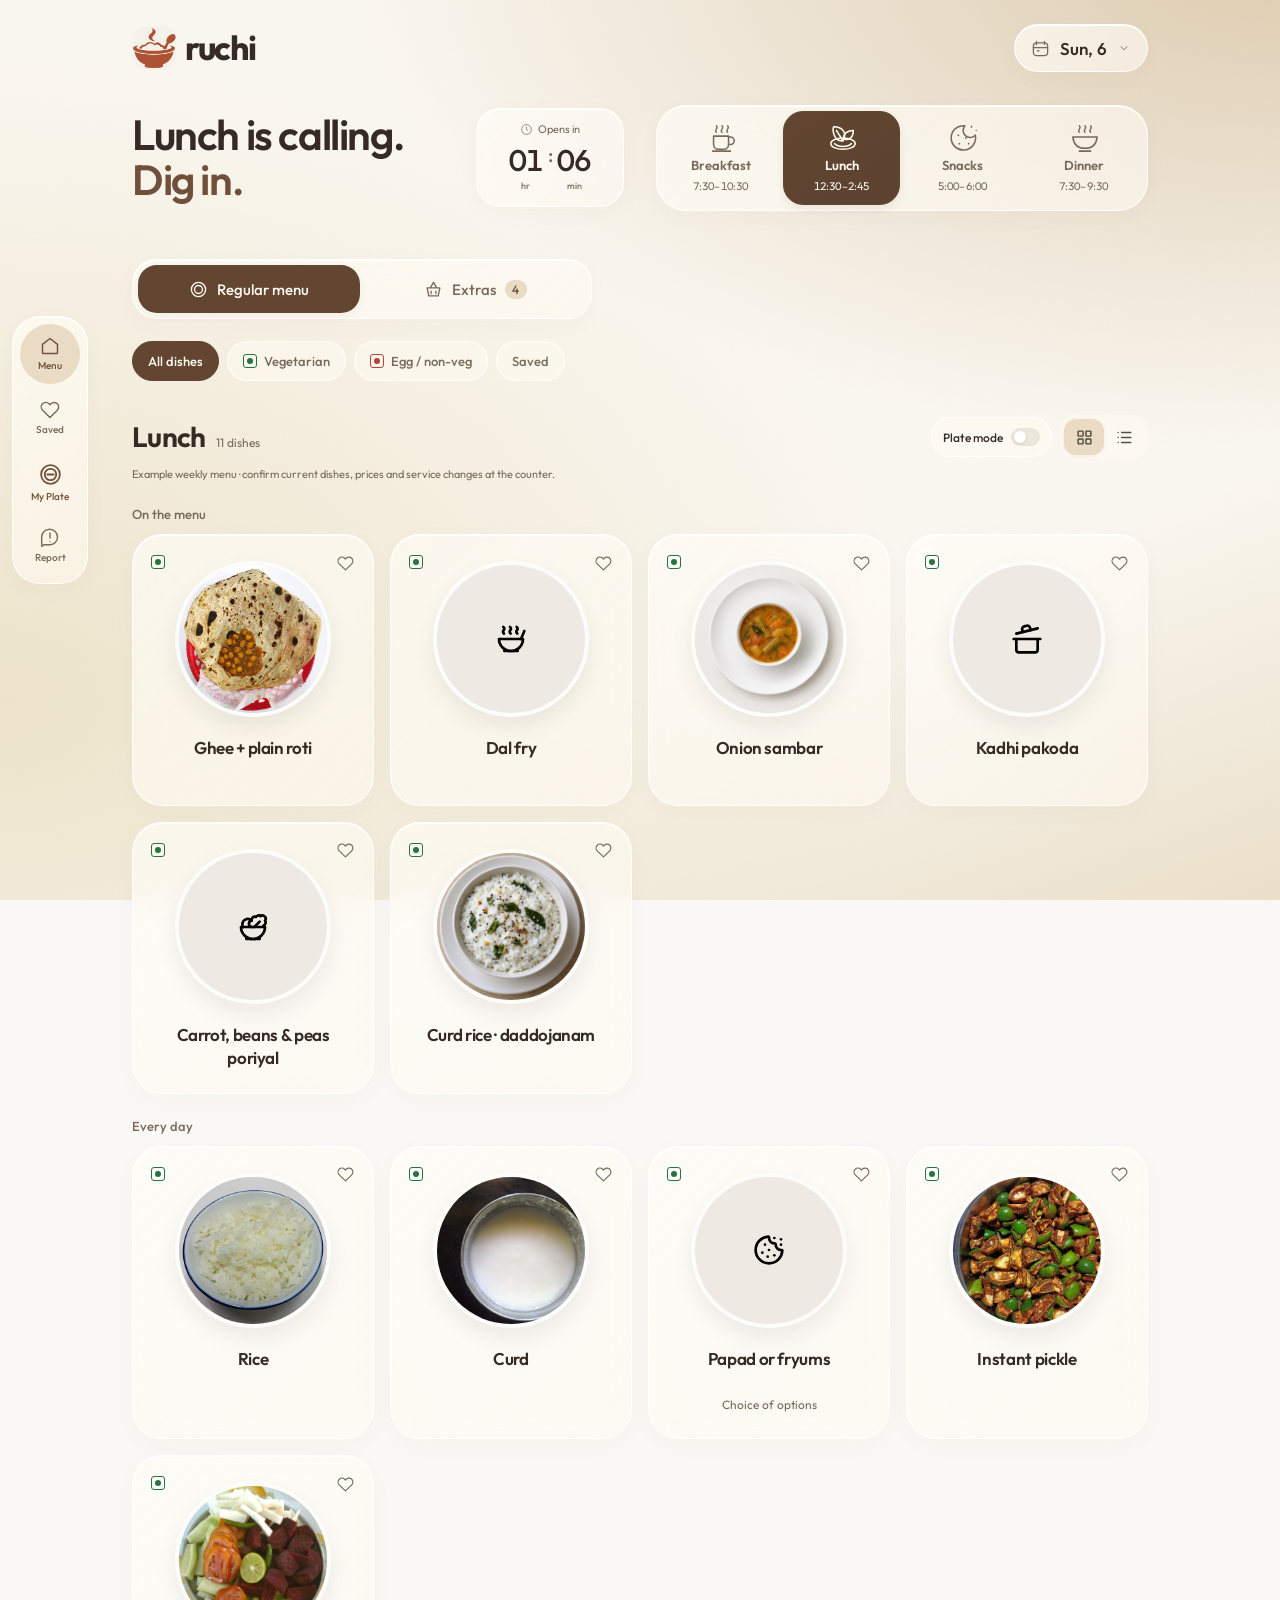
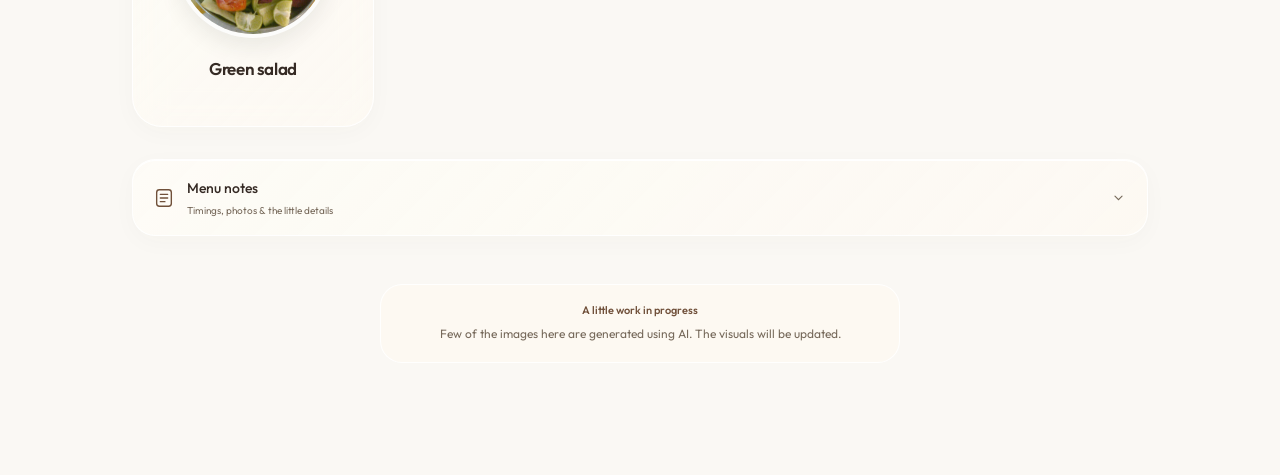
==== commit cd203723: "Add food logging streak and submission overview" ====
--- a/index.html
+++ b/index.html
@@ -14,26 +14,26 @@
 <script src="assets/js/menu-photos.js?v=2" defer></script>
 <script src="assets/js/meal-context.js?v=1" defer></script>
 <script src="assets/js/nutrition-estimates.js?v=1" defer></script>
-<script src="assets/js/plate.js?v=2" defer></script>
+<script src="assets/js/plate.js?v=3" defer></script>
 <script src="assets/js/menu-catalog.js?v=1" defer></script>
-<script src="assets/js/menu.js?v=2" defer></script>
+<script src="assets/js/menu.js?v=3" defer></script>
 <script src="assets/js/email-draft.js?v=1" defer></script>
 <script src="assets/js/beta-features.js?v=2" defer></script>
 <link rel="stylesheet" href="assets/css/beta-features.css?v=2">
 
 <link rel="stylesheet" href="assets/css/dining-palette.css?v=2">
 <script src="assets/js/dining-palette.js?v=1" defer></script>
-<link rel="stylesheet" href="assets/css/plate.css?v=2">
+<link rel="stylesheet" href="assets/css/plate.css?v=3">
 <link rel="stylesheet" href="assets/css/extras.css?v=1">
 </head>
 <body class="final-menu" data-photo-menu data-measure-enabled="true" data-default-view="cards" data-view-key="ruchi.flagship.view">
 <a class="skip" href="#menu">Skip to menu</a>
-<div class="apricot-app"><header class="apricot-top"><a class="brand" href="today.html" aria-label="Ruchi home"><span class="brand-mark"><img src="assets/images/ruchi-mark.png" width="66" height="66" alt=""></span><span class="brand-name">ruchi</span></a><details class="final-date date-popover"><summary><svg class="date-calendar" viewBox="0 0 24 24" aria-hidden="true"><rect x="3" y="5" width="18" height="16" rx="4"/><path d="M7 3v4m10-4v4M3 11h18M8 15h2"/></svg><span class="date-copy"><span id="weekday">Today</span><time id="date-label"></time></span><svg class="date-caret" viewBox="0 0 24 24" aria-hidden="true"><path d="m7 10 5 5 5-5"/></svg></summary><div class="date-popover-content"><div class="calendar-heading"><span id="week-range"></span><button id="go-today" class="today-button">Today</button></div><div id="day-strip" class="day-strip"></div></div></details></header><main class="journal-main" id="app-top"><section class="welcome-glass"><div class="welcome-copy"><h1><span id="meal-greeting-lead">Still waking up?</span><br><span class="headline-accent"><span id="meal-greeting-accent">Break the <em>fast.</em></span></span></h1><p class="breakfast-meaning" id="breakfast-meaning">Breakfast. The end of your overnight fast.</p></div><div class="service-countdown" id="service-countdown" role="timer" aria-live="off" title="Mess service times · India Standard Time"><span class="countdown-heading"><svg viewBox="0 0 24 24" aria-hidden="true"><circle cx="12" cy="12" r="9"/><path d="M12 7v5l3 2"/></svg><span class="countdown-label" id="countdown-label"></span></span><span id="countdown-value">—</span></div></section><section class="dining-notice" id="dining-notice" aria-label="Mess notice" hidden><div><span id="notice-kicker">Mess notice</span><h2 id="notice-title"></h2><p id="notice-body"></p></div></section><nav class="meal-nav journal-meals" aria-label="Choose a meal"><span class="meal-indicator" aria-hidden="true"></span><button class="meal active" data-meal="Breakfast" aria-label="Breakfast" aria-describedby="breakfast-time" aria-pressed="true"><span class="meal-symbol"><svg class="meal-art" viewBox="0 0 32 32" aria-hidden="true"><g class="steam"><path d="M10 10c-3-3 3-4 0-7"/><path d="M16 10c-3-3 3-4 0-7"/><path d="M22 10c-3-3 3-4 0-7"/></g><g class="vessel"><path d="M7 14h16v9a5 5 0 0 1-5 5h-6a5 5 0 0 1-5-5Z"/><path d="M23 15h2a4 4 0 0 1 0 8h-2"/><path d="M6 30h19"/></g></svg></span><span class="meal-name">Breakfast</span><span class="meal-time" id="breakfast-time">7:30–10:00</span><span class="meal-arrow" aria-hidden="true">↗</span></button><button class="meal " data-meal="Lunch" aria-label="Lunch" aria-describedby="lunch-time" aria-pressed="false"><span class="meal-symbol"><svg class="meal-art" viewBox="0 0 32 32" aria-hidden="true"><g class="lunch-plate"><ellipse cx="16" cy="22" rx="13" ry="6"/><path d="M7 22c4 4 14 4 18 0"/><g class="lunch-leaf"><path d="M16 19C5 20 5 6 6 4c9 0 15 6 10 15Z"/><path d="m9 8 7 11"/><path d="M17 17c-1-6 4-9 10-9 0 7-4 11-10 9Z"/></g></g></svg></span><span class="meal-name">Lunch</span><span class="meal-time" id="lunch-time">12:30–2:45</span><span class="meal-arrow" aria-hidden="true">↗</span></button><button class="meal " data-meal="Snacks" aria-label="Snacks" aria-describedby="snacks-time" aria-pressed="false"><span class="meal-symbol"><svg class="meal-art" viewBox="0 0 32 32" aria-hidden="true"><g class="snack-cookie"><path d="M17 3a7 7 0 0 0 11 10A13 13 0 1 1 17 3Z"/><circle cx="10" cy="13" r="1"/><circle cx="11" cy="22" r="1"/><circle cx="21" cy="22" r="1"/><circle cx="18" cy="16" r="1"/></g><g class="snack-crumbs"><circle cx="24" cy="4" r="1"/><circle cx="29" cy="8" r=".7"/></g></svg></span><span class="meal-name">Snacks</span><span class="meal-time" id="snacks-time">5:00–6:00</span><span class="meal-arrow" aria-hidden="true">↗</span></button><button class="meal " data-meal="Dinner" aria-label="Dinner" aria-describedby="dinner-time" aria-pressed="false"><span class="meal-symbol"><svg class="meal-art" viewBox="0 0 32 32" aria-hidden="true"><g class="steam"><path d="M10 10c-3-3 3-4 0-7"/><path d="M16 10c-3-3 3-4 0-7"/><path d="M22 10c-3-3 3-4 0-7"/></g><g class="vessel"><path d="M3 15h26c-1 8-6 12-13 12S4 23 3 15Z"/><path d="M10 30h12"/></g></svg></span><span class="meal-name">Dinner</span><span class="meal-time" id="dinner-time">7:30–9:30</span><span class="meal-arrow" aria-hidden="true">↗</span></button></nav><div class="menu-kind" id="menu-kind" role="group" aria-label="Choose regular menu or paid extras"><button data-menu-kind="regular" aria-pressed="true"><svg viewBox="0 0 24 24" aria-hidden="true"><circle cx="12" cy="12" r="9"/><circle cx="12" cy="12" r="5"/></svg>Regular menu</button><button data-menu-kind="extras" aria-pressed="false"><svg viewBox="0 0 24 24" aria-hidden="true"><path d="M4 10h16l-2 10H6L4 10ZM8 10l4-7 4 7M9 14v3m6-3v3"/></svg>Extras <span class="extras-count" id="extras-count">—</span></button></div><div class="browse-tools"><div class="diet-filters" role="group" aria-label="Filter dishes"><button data-filter="all" aria-pressed="true">All dishes</button><button data-filter="veg" aria-pressed="false"><i class="veg-dot" aria-hidden="true"></i>Vegetarian</button><button data-filter="egg" aria-pressed="false"><i class="veg-dot nonvegetarian" aria-hidden="true"></i>Egg / non-veg</button><button data-filter="saved" aria-pressed="false">Saved</button></div></div><div class="journal-layout"><div class="journal-menu"><header class="journal-menu-header"><div><h2 id="menu-title">Breakfast</h2><span id="menu-count"></span></div><div class="menu-actions"><label class="measure-switch"><span>Plate mode</span><input id="measure" type="checkbox" role="switch"><span class="switch-track" aria-hidden="true"></span></label><div class="view-toggle" role="group" aria-label="Menu layout"><button data-view="cards" aria-label="Card view" aria-pressed="true"><img src="assets/icons/layout-grid.svg" alt=""></button><button data-view="list" aria-label="List view" aria-pressed="false"><img src="assets/icons/list.svg" alt=""></button></div></div></header><div id="measure-stats" class="measure-stats" hidden></div><p id="measure-hint" class="measure-hint" hidden>Record what you ate. Nutrition hasn’t been supplied yet.</p><section id="menu" aria-labelledby="menu-title"><div id="load-state" class="load-state" role="status">Loading the menu…</div><div id="menu-sections"></div><p id="search-empty" class="search-empty" hidden>No dishes found. Try another filter.</p></section><details class="source-details" id="menu-info"><summary><span class="notes-label"><svg viewBox="0 0 24 24" aria-hidden="true"><rect x="4" y="3" width="16" height="18" rx="3"/><path d="M8 8h8M8 12h8M8 16h5"/></svg><span><strong>Menu notes</strong><small>Timings, photos &amp; the little details</small></span></span><svg class="notes-caret" viewBox="0 0 24 24" aria-hidden="true"><path d="m7 10 5 5 5-5"/></svg></summary><div class="menu-notes-body"><section><h3>About this menu</h3><p>Based on mess notice boards. Both messes share the regular menu. Extras are paid separately at the counter. Prices follow the posted menu; check your counter for availability.</p></section><section><h3>Service hours</h3><p>All timings are in India Standard Time. Breakfast: 7:30–10:00 am on weekdays, 7:30–10:30 am on Saturdays and Sundays. Lunch: 12:30–2:45 pm. Snacks: 5:00–6:00 pm. Dinner: 7:30–9:30 pm.</p></section><section><h3>Photos &amp; portions</h3><p>Photos are illustrative, using web-sourced and generated dishes, not actual mess servings. <a href="menu-photo-credits.html">Photo credits ↗</a></p><p>Regular-menu quantities are references, not serving limits. Extras prices apply to the portions shown on the board. Calories and protein have not been supplied.</p></section><section><h3>Source clarifications</h3><p class="rotation-hint" id="schedule-note" hidden>Some dishes are awaiting schedule confirmation.</p><ul id="source-issues"></ul></section></div></details></div></div><footer class="ruchi-footer"><div class="footer-beta" role="note" aria-label="Beta notice"><span class="footer-beta-label">A little work in progress</span><p>Few of the images here are generated using AI. The visuals will be updated.</p></div></footer></main></div><nav class="app-dock" aria-label="App navigation">
+<div class="apricot-app"><header class="apricot-top"><a class="brand" href="today.html" aria-label="Ruchi home"><span class="brand-mark"><img src="assets/images/ruchi-mark.png" width="66" height="66" alt=""></span><span class="brand-name">ruchi</span></a><details class="final-date date-popover"><summary><svg class="date-calendar" viewBox="0 0 24 24" aria-hidden="true"><rect x="3" y="5" width="18" height="16" rx="4"/><path d="M7 3v4m10-4v4M3 11h18M8 15h2"/></svg><span class="date-copy"><span id="weekday">Today</span><time id="date-label"></time></span><svg class="date-caret" viewBox="0 0 24 24" aria-hidden="true"><path d="m7 10 5 5 5-5"/></svg></summary><div class="date-popover-content"><div class="calendar-heading"><span id="week-range"></span><button id="go-today" class="today-button">Today</button></div><div id="day-strip" class="day-strip"></div></div></details></header><main class="journal-main" id="app-top"><section class="welcome-glass"><div class="welcome-copy"><h1><span id="meal-greeting-lead">Still waking up?</span><br><span class="headline-accent"><span id="meal-greeting-accent">Break the <em>fast.</em></span></span></h1><p class="breakfast-meaning" id="breakfast-meaning">Breakfast. The end of your overnight fast.</p></div><div class="service-countdown" id="service-countdown" role="timer" aria-live="off" title="Mess service times · India Standard Time"><span class="countdown-heading"><svg viewBox="0 0 24 24" aria-hidden="true"><circle cx="12" cy="12" r="9"/><path d="M12 7v5l3 2"/></svg><span class="countdown-label" id="countdown-label"></span></span><span id="countdown-value">—</span></div></section><section class="dining-notice" id="dining-notice" aria-label="Mess notice" hidden><div><span id="notice-kicker">Mess notice</span><h2 id="notice-title"></h2><p id="notice-body"></p></div></section><nav class="meal-nav journal-meals" aria-label="Choose a meal"><span class="meal-indicator" aria-hidden="true"></span><button class="meal active" data-meal="Breakfast" aria-label="Breakfast" aria-describedby="breakfast-time" aria-pressed="true"><span class="meal-symbol"><svg class="meal-art" viewBox="0 0 32 32" aria-hidden="true"><g class="steam"><path d="M10 10c-3-3 3-4 0-7"/><path d="M16 10c-3-3 3-4 0-7"/><path d="M22 10c-3-3 3-4 0-7"/></g><g class="vessel"><path d="M7 14h16v9a5 5 0 0 1-5 5h-6a5 5 0 0 1-5-5Z"/><path d="M23 15h2a4 4 0 0 1 0 8h-2"/><path d="M6 30h19"/></g></svg></span><span class="meal-name">Breakfast</span><span class="meal-time" id="breakfast-time">7:30–10:00</span><span class="meal-arrow" aria-hidden="true">↗</span></button><button class="meal " data-meal="Lunch" aria-label="Lunch" aria-describedby="lunch-time" aria-pressed="false"><span class="meal-symbol"><svg class="meal-art" viewBox="0 0 32 32" aria-hidden="true"><g class="lunch-plate"><ellipse cx="16" cy="22" rx="13" ry="6"/><path d="M7 22c4 4 14 4 18 0"/><g class="lunch-leaf"><path d="M16 19C5 20 5 6 6 4c9 0 15 6 10 15Z"/><path d="m9 8 7 11"/><path d="M17 17c-1-6 4-9 10-9 0 7-4 11-10 9Z"/></g></g></svg></span><span class="meal-name">Lunch</span><span class="meal-time" id="lunch-time">12:30–2:45</span><span class="meal-arrow" aria-hidden="true">↗</span></button><button class="meal " data-meal="Snacks" aria-label="Snacks" aria-describedby="snacks-time" aria-pressed="false"><span class="meal-symbol"><svg class="meal-art" viewBox="0 0 32 32" aria-hidden="true"><g class="snack-cookie"><path d="M17 3a7 7 0 0 0 11 10A13 13 0 1 1 17 3Z"/><circle cx="10" cy="13" r="1"/><circle cx="11" cy="22" r="1"/><circle cx="21" cy="22" r="1"/><circle cx="18" cy="16" r="1"/></g><g class="snack-crumbs"><circle cx="24" cy="4" r="1"/><circle cx="29" cy="8" r=".7"/></g></svg></span><span class="meal-name">Snacks</span><span class="meal-time" id="snacks-time">5:00–6:00</span><span class="meal-arrow" aria-hidden="true">↗</span></button><button class="meal " data-meal="Dinner" aria-label="Dinner" aria-describedby="dinner-time" aria-pressed="false"><span class="meal-symbol"><svg class="meal-art" viewBox="0 0 32 32" aria-hidden="true"><g class="steam"><path d="M10 10c-3-3 3-4 0-7"/><path d="M16 10c-3-3 3-4 0-7"/><path d="M22 10c-3-3 3-4 0-7"/></g><g class="vessel"><path d="M3 15h26c-1 8-6 12-13 12S4 23 3 15Z"/><path d="M10 30h12"/></g></svg></span><span class="meal-name">Dinner</span><span class="meal-time" id="dinner-time">7:30–9:30</span><span class="meal-arrow" aria-hidden="true">↗</span></button></nav><div class="menu-kind" id="menu-kind" role="group" aria-label="Choose regular menu or paid extras"><button data-menu-kind="regular" aria-pressed="true"><svg viewBox="0 0 24 24" aria-hidden="true"><circle cx="12" cy="12" r="9"/><circle cx="12" cy="12" r="5"/></svg>Regular menu</button><button data-menu-kind="extras" aria-pressed="false"><svg viewBox="0 0 24 24" aria-hidden="true"><path d="M4 10h16l-2 10H6L4 10ZM8 10l4-7 4 7M9 14v3m6-3v3"/></svg>Extras <span class="extras-count" id="extras-count">—</span></button></div><div class="browse-tools"><div class="diet-filters" role="group" aria-label="Filter dishes"><button data-filter="all" aria-pressed="true">All dishes</button><button data-filter="veg" aria-pressed="false"><i class="veg-dot" aria-hidden="true"></i>Vegetarian</button><button data-filter="egg" aria-pressed="false"><i class="veg-dot nonvegetarian" aria-hidden="true"></i>Egg / non-veg</button><button data-filter="saved" aria-pressed="false">Saved</button></div></div><div class="journal-layout"><div class="journal-menu"><header class="journal-menu-header"><div><h2 id="menu-title">Breakfast</h2><span id="menu-count"></span></div><div class="menu-actions"><label class="measure-switch"><span>Plate mode</span><input id="measure" type="checkbox" role="switch"><span class="switch-track" aria-hidden="true"></span></label><div class="view-toggle" role="group" aria-label="Menu layout"><button data-view="cards" aria-label="Card view" aria-pressed="true"><img src="assets/icons/layout-grid.svg" alt=""></button><button data-view="list" aria-label="List view" aria-pressed="false"><img src="assets/icons/list.svg" alt=""></button></div></div></header><p class="menu-freshness-note">Example weekly menu · confirm current dishes, prices and service changes at the counter.</p><div id="measure-stats" class="measure-stats" hidden></div><p id="measure-hint" class="measure-hint" hidden>Record what you ate and see rough nutrition estimates for your portions.</p><section id="menu" aria-labelledby="menu-title"><div id="load-state" class="load-state" role="status">Loading the menu…</div><div id="menu-sections"></div><p id="search-empty" class="search-empty" hidden>No dishes found. Try another filter.</p></section><details class="source-details" id="menu-info"><summary><span class="notes-label"><svg viewBox="0 0 24 24" aria-hidden="true"><rect x="4" y="3" width="16" height="18" rx="3"/><path d="M8 8h8M8 12h8M8 16h5"/></svg><span><strong>Menu notes</strong><small>Timings, photos &amp; the little details</small></span></span><svg class="notes-caret" viewBox="0 0 24 24" aria-hidden="true"><path d="m7 10 5 5 5-5"/></svg></summary><div class="menu-notes-body"><section><h3>About this menu</h3><p>This is an example weekly rotation based on mess notice boards, not a live menu feed. Both messes share the regular menu. Extras are paid separately; confirm current dishes, prices and availability at the counter.</p></section><section><h3>Service hours</h3><p>All timings are in India Standard Time. Breakfast: 7:30–10:00 am on weekdays, 7:30–10:30 am on Saturdays and Sundays. Lunch: 12:30–2:45 pm. Snacks: 5:00–6:00 pm. Dinner: 7:30–9:30 pm.</p></section><section><h3>Photos &amp; portions</h3><p>Photos are illustrative, using web-sourced and generated dishes, not actual mess servings. <a href="menu-photo-credits.html">Photo credits ↗</a></p><p>Regular-menu quantities are references, not serving limits. Extras prices apply to the portions shown on the board. Measured mess nutrition has not been supplied. My Plate uses editable estimates for typical cooked servings.</p></section><section><h3>Source clarifications</h3><p class="rotation-hint" id="schedule-note" hidden>Some dishes are awaiting schedule confirmation.</p><ul id="source-issues"></ul></section></div></details></div></div><footer class="ruchi-footer"><div class="footer-beta" role="note" aria-label="Beta notice"><span class="footer-beta-label">A little work in progress</span><p>Few of the images here are generated using AI. The visuals will be updated.</p></div></footer></main></div><nav class="app-dock" aria-label="App navigation">
 <button data-dock="menu" aria-current="page"><svg viewBox="0 0 24 24" aria-hidden="true"><path d="m3 10 9-7 9 7v10a1 1 0 0 1-1 1H4a1 1 0 0 1-1-1Z"/></svg><span>Menu</span></button>
 <button data-dock="saved"><svg viewBox="0 0 24 24" aria-hidden="true"><path d="M20.8 4.6a5.5 5.5 0 0 0-7.8 0L12 5.7l-1.1-1.1a5.5 5.5 0 0 0-7.8 7.8L12 21l8.8-8.6a5.5 5.5 0 0 0 0-7.8Z"/></svg><span>Saved</span></button>
 <button id="plate-dock" class="plate-dock" data-open-log aria-label="My Plate, 0 dishes today" aria-haspopup="dialog"><span class="plate-dock-icon"><svg viewBox="0 0 24 24" aria-hidden="true"><circle cx="12" cy="12" r="9"/><circle cx="12" cy="12" r="5.5"/><path d="M9 12h6"/></svg><b id="plate-count" hidden>0</b></span><span>My Plate</span></button>
 <button data-sheet="report-dialog" aria-haspopup="dialog"><svg viewBox="0 0 24 24" aria-hidden="true"><path d="M21 11a9 9 0 0 1-9 9H5l-3 2V11a9 9 0 0 1 19 0Z"/><path d="M12 6v6m0 4h.01"/></svg><span>Report</span></button>
-</nav><button id="intake-bar" class="intake-bar" data-open-log hidden><span><b id="total-foods">No food logged</b><small id="nutrition-status">Nutrition not supplied</small></span><span>My intake ↗</span></button><dialog id="food-dialog" class="food-dialog" aria-labelledby="food-title"><button class="close-button" data-close aria-label="Close dish details">×</button><div class="detail-placeholder" id="detail-placeholder"></div><div class="dialog-body"><p class="kicker" id="food-category"></p><div class="detail-title"><h2 id="food-title"></h2></div><p class="extra-detail-price" id="extra-detail-price" hidden></p><p class="description" id="food-description"></p><p class="serving-note" id="serving-note"></p><p class="estimate-note" id="estimate-note">Mess nutrition has not been supplied. Missing values stay uncounted.</p><div id="food-options" class="food-options"></div><p class="source-warning" id="food-warning" hidden></p><section id="portion-section" hidden><div class="portion-heading"><h3>How much did you eat?</h3><span>Portions</span></div><div class="portion-control"><button id="portion-minus" aria-label="Decrease portion">−</button><input id="portion-value" type="number" min="0.5" step="0.5" value="1" inputmode="decimal" aria-label="Number of portions"><button id="portion-plus" aria-label="Increase portion">+</button></div><p class="input-error" id="portion-error" hidden role="alert">Enter a positive quantity in half-portion steps.</p><div class="portion-shortcuts"><button data-portion="0.5">½ portion</button><button data-portion="1">1 portion</button><button data-portion="2">2 portions</button></div><details class="plate-nutrition-editor"><summary>Nutrition per portion <span>editable</span></summary><p>A typical-serving estimate is prefilled. Edit it if you know the actual portion or recipe.</p><div class="plate-nutrition-fields"><label>Calories · kcal<input id="plate-kcal" type="number" min="0" step="any" inputmode="decimal"></label><label>Protein · g<input id="plate-protein" type="number" min="0" step="any" inputmode="decimal"></label><label>Carbs · g<input id="plate-carbs" type="number" min="0" step="any" inputmode="decimal"></label><label>Fat · g<input id="plate-fat" type="number" min="0" step="any" inputmode="decimal"></label></div><p id="plate-nutrition-error" role="alert" hidden>Use zero or a positive number, or leave it blank.</p></details><button class="primary-button" id="save-portion">Add to My Plate</button><button class="plain-button remove-button" id="remove-food" hidden>Remove from this day</button></section></div></dialog>
+</nav><button id="intake-bar" class="intake-bar" data-open-log hidden><span><b id="total-foods">No food logged</b><small id="nutrition-status">Review your day</small></span><span>My intake ↗</span></button><dialog id="food-dialog" class="food-dialog" aria-labelledby="food-title"><button class="close-button" data-close aria-label="Close dish details">×</button><div class="detail-placeholder" id="detail-placeholder"></div><div class="dialog-body"><p class="kicker" id="food-category"></p><div class="detail-title"><h2 id="food-title"></h2></div><p class="extra-detail-price" id="extra-detail-price" hidden></p><p class="description" id="food-description"></p><p class="serving-note" id="serving-note"></p><p class="estimate-note" id="estimate-note">Mess nutrition has not been supplied. Missing values stay uncounted.</p><div id="food-options" class="food-options"></div><p class="source-warning" id="food-warning" hidden></p><section id="portion-section" hidden><div class="portion-heading"><h3>How much did you eat?</h3><span>Portions</span></div><div class="portion-control"><button id="portion-minus" aria-label="Decrease portion">−</button><input id="portion-value" type="number" min="0.5" step="0.5" value="1" inputmode="decimal" aria-label="Number of portions"><button id="portion-plus" aria-label="Increase portion">+</button></div><p class="input-error" id="portion-error" hidden role="alert">Enter a positive quantity in half-portion steps.</p><div class="portion-shortcuts"><button data-portion="0.5">½ portion</button><button data-portion="1">1 portion</button><button data-portion="2">2 portions</button></div><details class="plate-nutrition-editor"><summary>Nutrition per portion <span>editable</span></summary><p>A typical-serving estimate is prefilled. Edit it if you know the actual portion or recipe.</p><div class="plate-nutrition-fields"><label>Calories · kcal<input id="plate-kcal" type="number" min="0" step="any" inputmode="decimal"></label><label>Protein · g<input id="plate-protein" type="number" min="0" step="any" inputmode="decimal"></label><label>Carbs · g<input id="plate-carbs" type="number" min="0" step="any" inputmode="decimal"></label><label>Fat · g<input id="plate-fat" type="number" min="0" step="any" inputmode="decimal"></label></div><p id="plate-nutrition-error" role="alert" hidden>Use zero or a positive number, or leave it blank.</p></details><button class="primary-button" id="save-portion">Add to My Plate</button><button class="plain-button remove-button" id="remove-food" hidden>Remove from this day</button></section></div></dialog>
 <dialog id="log-dialog" class="log-dialog" aria-labelledby="log-title"><button class="close-button" data-close aria-label="Close My Plate">×</button><div class="dialog-body"><p class="kicker" id="log-date"></p><h2 id="log-title">My Plate<span class="plate-beta">Beta</span></h2><div id="log-summary" class="log-summary"></div><div id="log-items"></div><p class="estimate-note">Your portions, saved only in this browser. No login needed.</p><button class="primary-button" data-close>Back to the menu</button><button id="reset-day" class="plain-button remove-button" hidden>Clear today’s plate</button></div></dialog>
 <dialog id="report-dialog" class="feature-sheet" aria-labelledby="report-title">
   <button class="close-button" data-sheet-close aria-label="Close report">×</button>
--- a/assets/css/plate.css
+++ b/assets/css/plate.css
@@ -15,6 +15,7 @@
 .final-menu #measure-stats { display:none!important; }
 .final-menu .measure-hint { margin:0 0 18px; max-width:100%; }
 .final-menu .menu-actions { gap:8px; }
+.final-menu .menu-freshness-note { margin:8px 0 19px; color:var(--muted); font-size:11px; line-height:1.4; }
 .final-menu .card-measure { border-top:1px solid var(--line); }
 .final-menu .add-button { background:var(--selected); color:var(--on-selected); border:1px solid var(--selected); min-height:40px; border-radius:22px; }
 .final-menu .add-button.added { background:var(--accent-soft); color:var(--accent); border-color:transparent; }
@@ -26,6 +27,10 @@
 .final-menu .log-summary { display:block; background:none; padding:0; margin:0 0 24px; }
 .plate-day-summary { display:flex; gap:8px; align-items:center; color:var(--muted); font-size:12px; margin:0 0 16px; }
 .plate-day-summary span+span::before { content:'·'; margin-right:8px; }
+.plate-streak { display:flex; gap:12px; align-items:center; padding:13px 15px; margin:0 0 15px; border:1px solid var(--edge); border-radius:18px; background:var(--accent-soft); }
+.plate-streak>span { display:grid; place-items:center; flex:none; width:34px; height:34px; border-radius:50%; background:var(--surface); color:var(--accent); font-size:20px; }
+.plate-streak strong { display:block; color:var(--ink); font-size:14px; font-weight:600; }
+.plate-streak small { display:block; margin-top:3px; color:var(--muted); font-size:11px; line-height:1.4; }
 .plate-macros { display:grid; grid-template-columns:repeat(2,minmax(0,1fr)); gap:9px; }
 .plate-macro { padding:15px; border:1px solid var(--edge); background:linear-gradient(135deg,var(--glass),var(--surface)); border-radius:21px; }
 .plate-macro>span { display:block; font-size:12px; color:var(--muted); }
